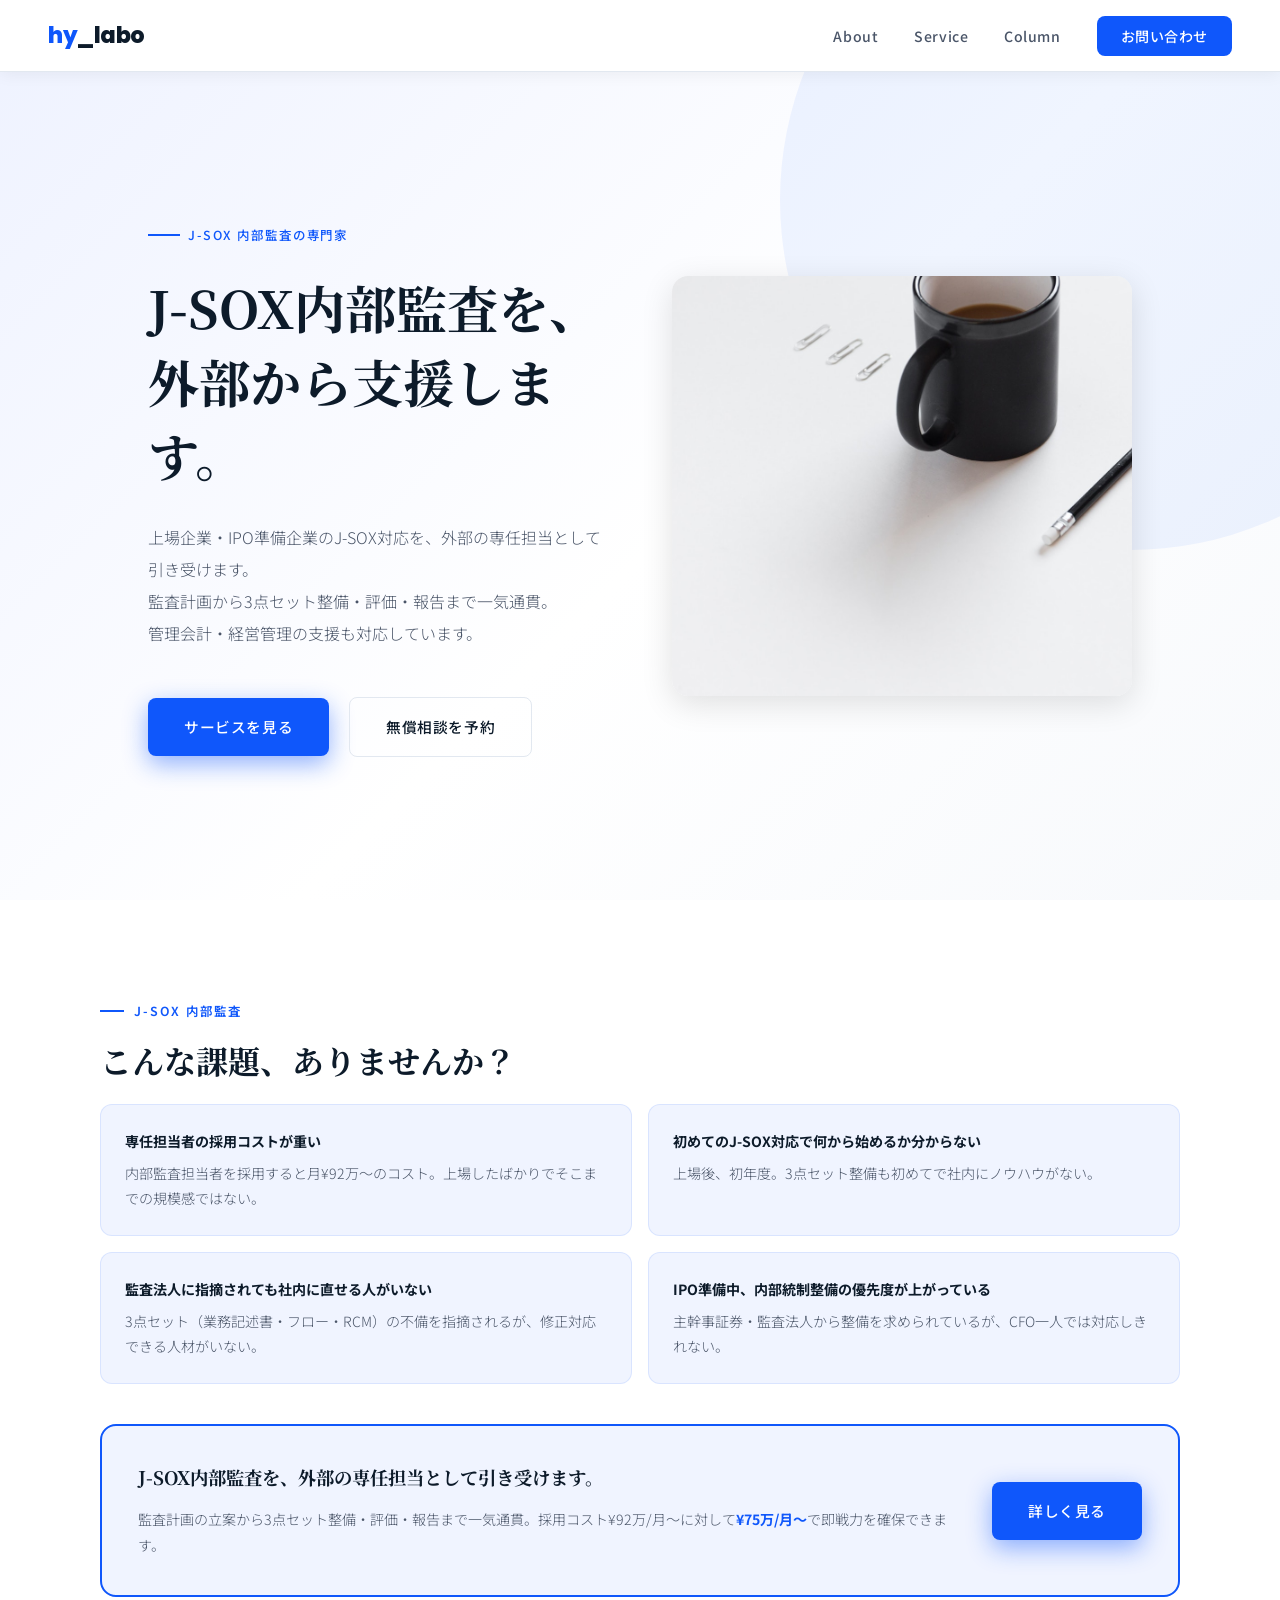
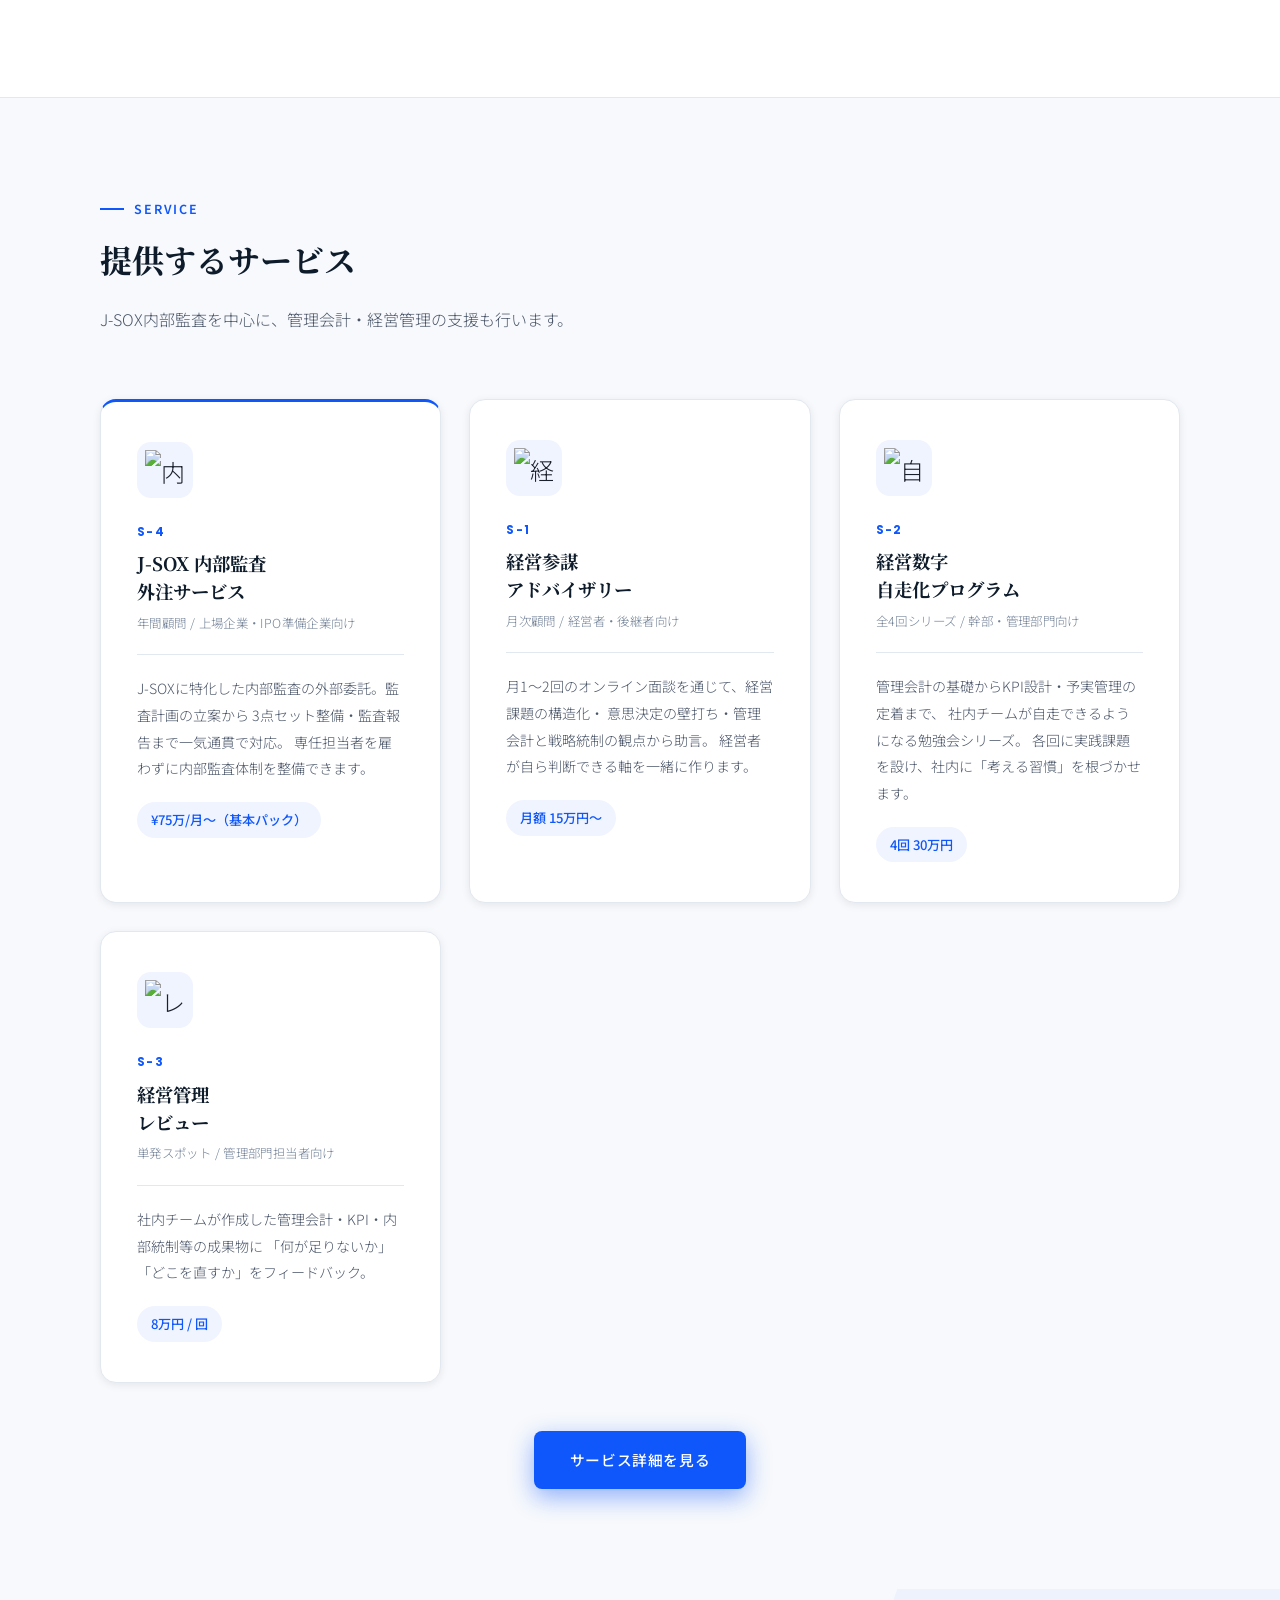
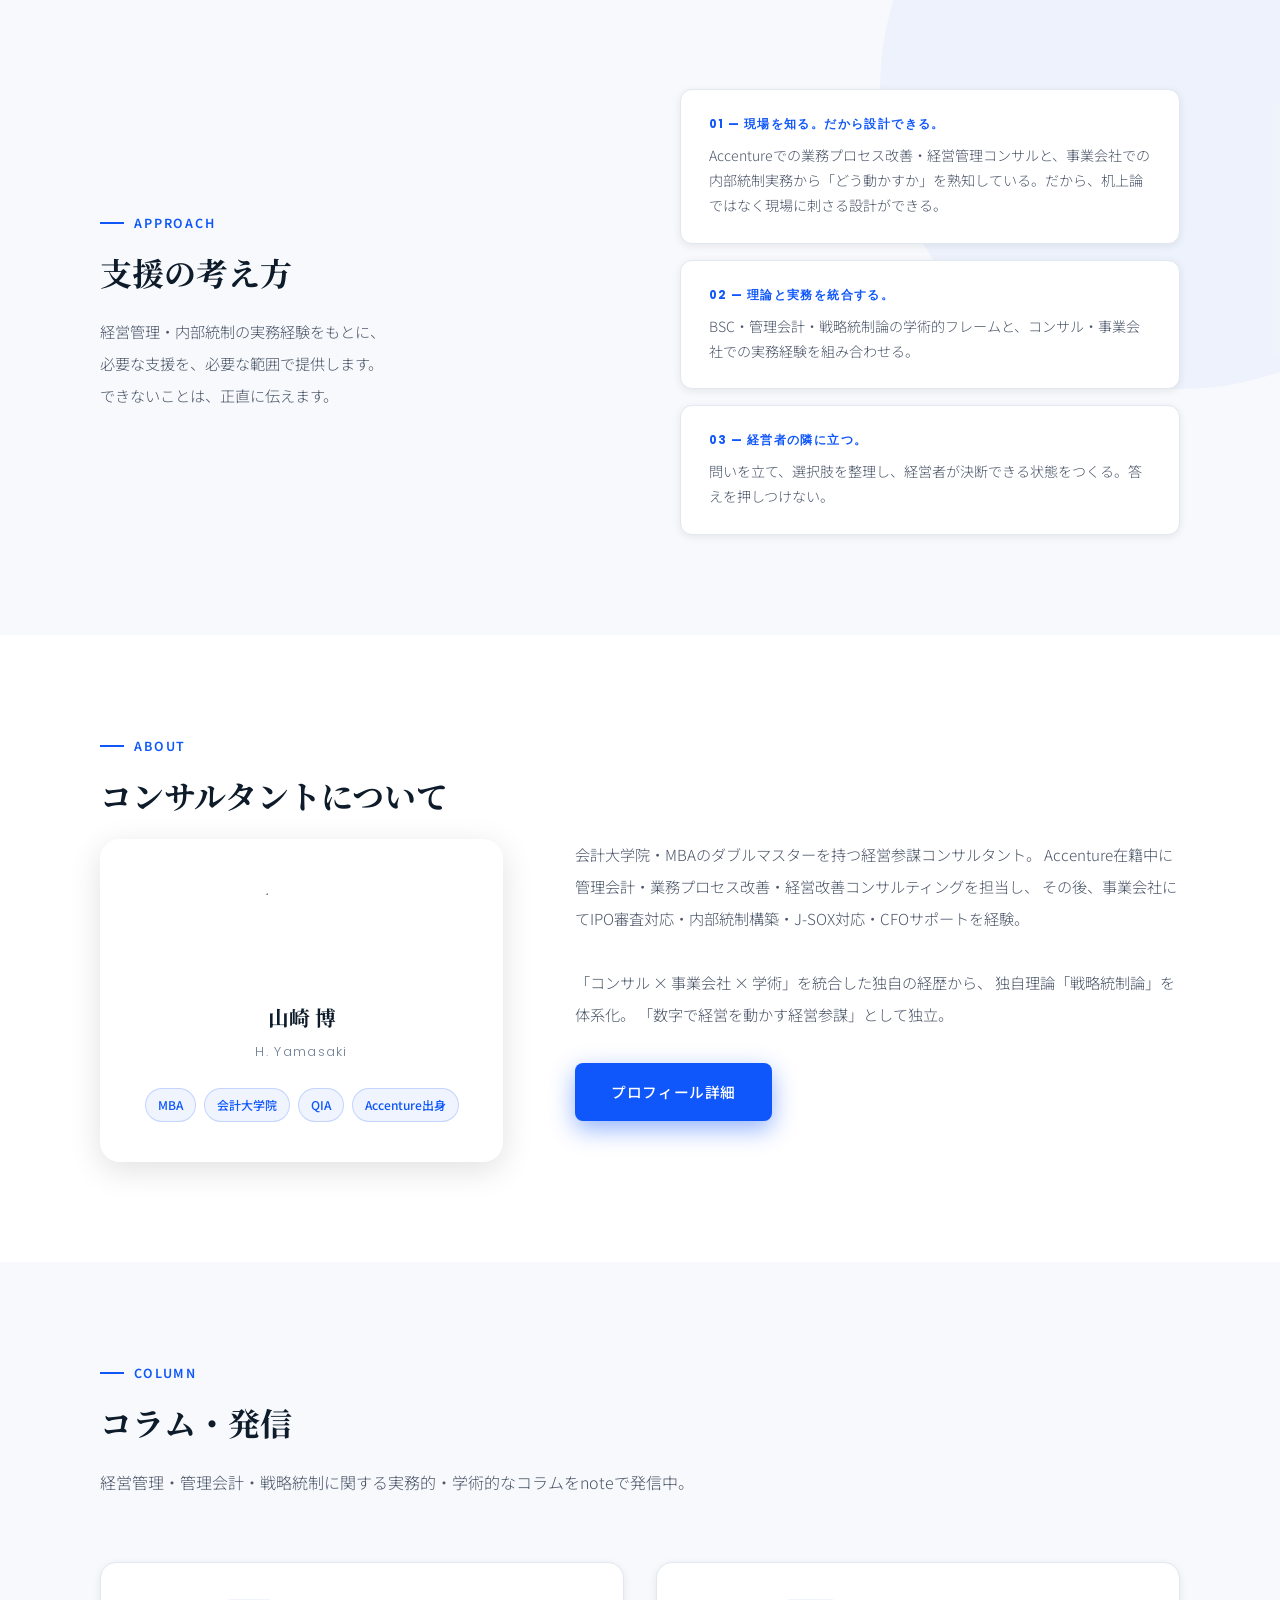
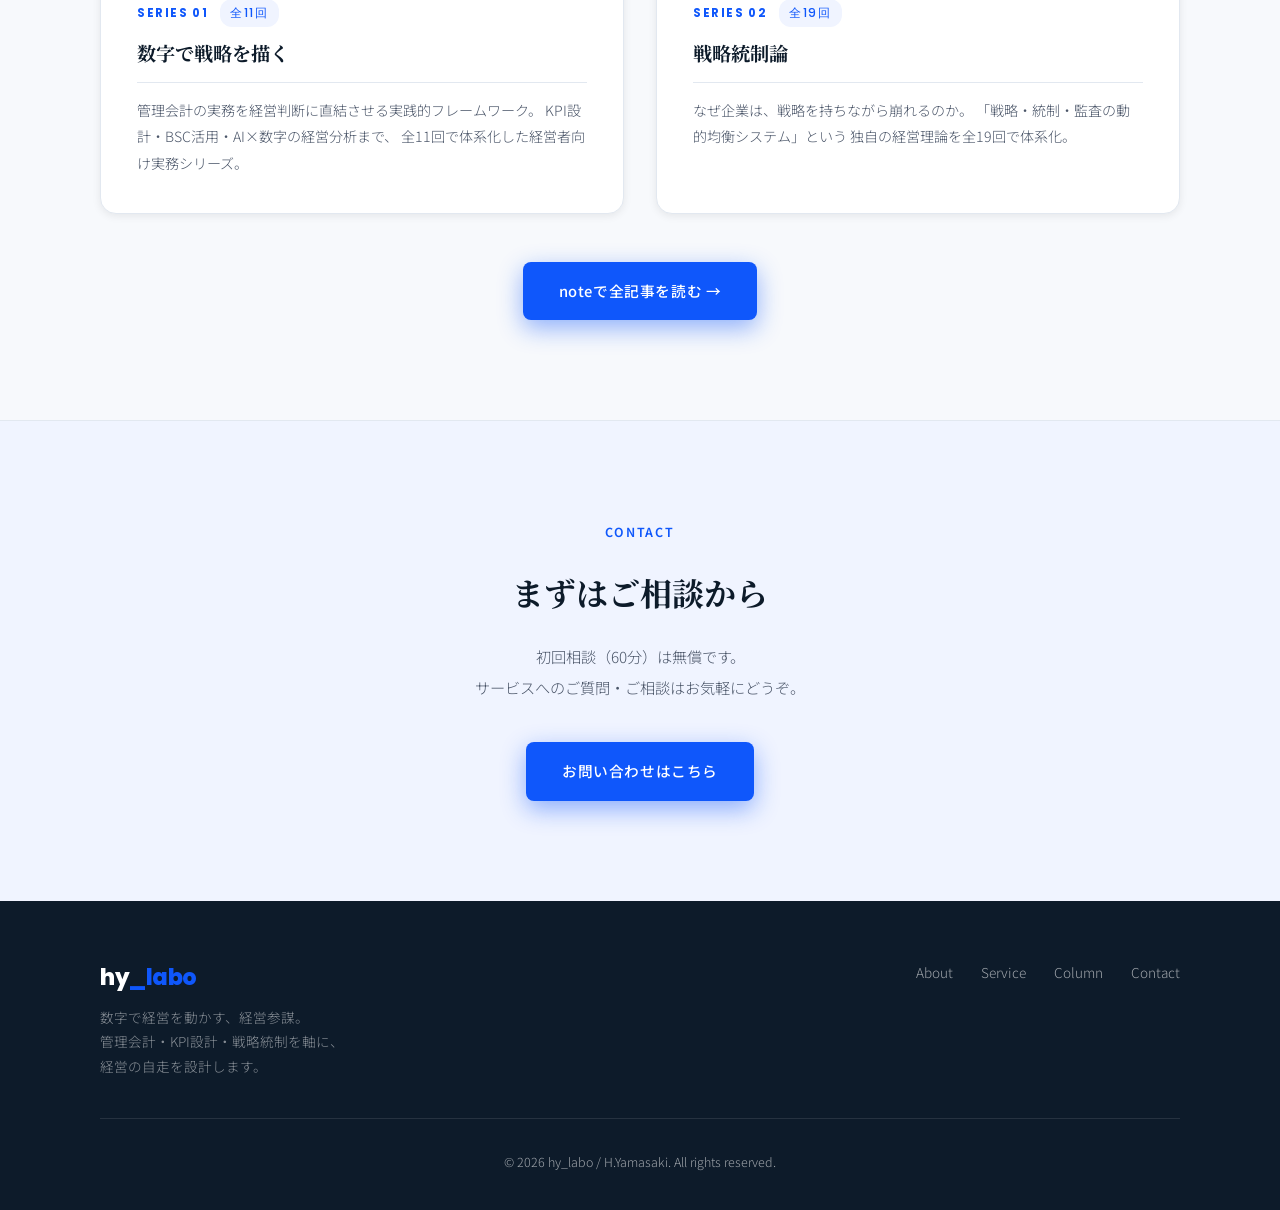
==== index.html @ 91c179f5 "feat: J-SOXを全面的に前面押し出し A: ヒーロー「J-SOX内部監査の専門家」「J-SOX内部監査を、外部から支援します。」 B: サービス順をJ-SOX（S-4）先頭に変更（index." ====
<!DOCTYPE html>
<html lang="ja">
<head>
  <meta charset="UTF-8">
  <meta name="viewport" content="width=device-width, initial-scale=1.0">
  <title>hy_labo | J-SOX内部監査・経営参謀コンサルティング</title>
  <meta name="description" content="J-SOX内部監査の外部委託・管理会計・経営管理を専門とする経営参謀コンサルティング。上場企業・IPO準備企業の内部統制整備を支援。">
  <link rel="stylesheet" href="css/style.css">
</head>
<body>

<!-- NAV -->
<nav>
  <a href="index.html" class="nav-logo">hy<span>_labo</span></a>
  <ul class="nav-links">
    <li><a href="about.html">About</a></li>
    <li><a href="service.html">Service</a></li>
    <li><a href="column.html">Column</a></li>
    <li><a href="contact.html" class="nav-cta">お問い合わせ</a></li>
  </ul>
</nav>

<!-- HERO -->
<div class="hero">
  <div class="hero-grid">
    <div>
      <p class="hero-eyebrow">J-SOX 内部監査の専門家</p>
      <h1 class="hero-title">
        J-SOX内部監査を、<br>
        外部から支援します。
      </h1>
      <p class="hero-desc">
        上場企業・IPO準備企業のJ-SOX対応を、外部の専任担当として引き受けます。<br>
        監査計画から3点セット整備・評価・報告まで一気通貫。<br>
        管理会計・経営管理の支援も対応しています。
      </p>
      <div>
        <a href="service.html" class="btn-primary">サービスを見る</a>
        <a href="contact.html" class="btn-secondary">無償相談を予約</a>
      </div>
    </div>
    <div class="hero-visual">
      <img src="images/hero-photo.jpg" alt="ワークスペース" style="width:100%; height:420px; object-fit:cover; border-radius:16px; box-shadow:var(--shadow-md);">
    </div>
  </div>
</div>


<!-- J-SOX HIGHLIGHT -->
<section style="background:#fff; border-bottom:1px solid var(--border);">
  <div class="section-inner">
    <p class="section-eyebrow">J-SOX 内部監査</p>
    <h2 class="section-title">こんな課題、ありませんか？</h2>
    <div style="display:grid; grid-template-columns:repeat(2,1fr); gap:16px; margin-bottom:40px;">
      <div style="background:var(--bg-blue); border-radius:12px; padding:24px; font-size:0.88rem; color:var(--text-mid); line-height:1.8; border:1px solid rgba(15,87,251,0.1);">
        <strong style="color:var(--navy); display:block; margin-bottom:6px;">専任担当者の採用コストが重い</strong>
        内部監査担当者を採用すると月¥92万〜のコスト。上場したばかりでそこまでの規模感ではない。
      </div>
      <div style="background:var(--bg-blue); border-radius:12px; padding:24px; font-size:0.88rem; color:var(--text-mid); line-height:1.8; border:1px solid rgba(15,87,251,0.1);">
        <strong style="color:var(--navy); display:block; margin-bottom:6px;">初めてのJ-SOX対応で何から始めるか分からない</strong>
        上場後、初年度。3点セット整備も初めてで社内にノウハウがない。
      </div>
      <div style="background:var(--bg-blue); border-radius:12px; padding:24px; font-size:0.88rem; color:var(--text-mid); line-height:1.8; border:1px solid rgba(15,87,251,0.1);">
        <strong style="color:var(--navy); display:block; margin-bottom:6px;">監査法人に指摘されても社内に直せる人がいない</strong>
        3点セット（業務記述書・フロー・RCM）の不備を指摘されるが、修正対応できる人材がいない。
      </div>
      <div style="background:var(--bg-blue); border-radius:12px; padding:24px; font-size:0.88rem; color:var(--text-mid); line-height:1.8; border:1px solid rgba(15,87,251,0.1);">
        <strong style="color:var(--navy); display:block; margin-bottom:6px;">IPO準備中、内部統制整備の優先度が上がっている</strong>
        主幹事証券・監査法人から整備を求められているが、CFO一人では対応しきれない。
      </div>
    </div>
    <div style="background:var(--bg-blue); border:2px solid var(--blue); border-radius:16px; padding:36px; display:flex; gap:32px; align-items:center; flex-wrap:wrap;">
      <div style="flex:1; min-width:260px;">
        <p style="font-family:'Noto Serif JP',serif; font-size:1.15rem; font-weight:700; color:var(--navy); line-height:1.7; margin-bottom:12px;">J-SOX内部監査を、外部の専任担当として引き受けます。</p>
        <p style="font-size:0.88rem; color:var(--text-mid); line-height:1.9;">監査計画の立案から3点セット整備・評価・報告まで一気通貫。採用コスト¥92万/月〜に対して<strong style="color:var(--blue);">¥75万/月〜</strong>で即戦力を確保できます。</p>
      </div>
      <a href="service.html" class="btn-primary" style="flex-shrink:0;">詳しく見る</a>
    </div>
  </div>
</section>

<!-- SERVICES -->
<section class="bg-gray">
  <div class="section-inner">
    <p class="section-eyebrow">Service</p>
    <h2 class="section-title">提供するサービス</h2>
    <p class="section-lead">
      J-SOX内部監査を中心に、管理会計・経営管理の支援も行います。
    </p>

    <div class="service-grid">

      <div class="service-card" style="border-top: 3px solid var(--blue);">
        <div class="service-icon"><img src="images/icon-s3.png" alt="内部監査" style="width:40px;height:40px;object-fit:contain;"></div>
        <p class="service-num">S-4</p>
        <h3 class="service-name">J-SOX 内部監査<br>外注サービス</h3>
        <p class="service-sub">年間顧問 / 上場企業・IPO準備企業向け</p>
        <p class="service-desc">
          J-SOXに特化した内部監査の外部委託。監査計画の立案から
          3点セット整備・監査報告まで一気通貫で対応。
          専任担当者を雇わずに内部監査体制を整備できます。
        </p>
        <span class="service-price">¥75万/月〜（基本パック）</span>
      </div>

      <div class="service-card">
        <div class="service-icon"><img src="images/icon-s1.png" alt="経営参謀" style="width:40px;height:40px;object-fit:contain;"></div>
        <p class="service-num">S-1</p>
        <h3 class="service-name">経営参謀<br>アドバイザリー</h3>
        <p class="service-sub">月次顧問 / 経営者・後継者向け</p>
        <p class="service-desc">
          月1〜2回のオンライン面談を通じて、経営課題の構造化・
          意思決定の壁打ち・管理会計と戦略統制の観点から助言。
          経営者が自ら判断できる軸を一緒に作ります。
        </p>
        <span class="service-price">月額 15万円〜</span>
      </div>

      <div class="service-card">
        <div class="service-icon"><img src="images/icon-s2.png" alt="自走化プログラム" style="width:40px;height:40px;object-fit:contain;"></div>
        <p class="service-num">S-2</p>
        <h3 class="service-name">経営数字<br>自走化プログラム</h3>
        <p class="service-sub">全4回シリーズ / 幹部・管理部門向け</p>
        <p class="service-desc">
          管理会計の基礎からKPI設計・予実管理の定着まで、
          社内チームが自走できるようになる勉強会シリーズ。
          各回に実践課題を設け、社内に「考える習慣」を根づかせます。
        </p>
        <span class="service-price">4回 30万円</span>
      </div>

      <div class="service-card">
        <div class="service-icon"><img src="images/icon-s3.png" alt="レビュー" style="width:40px;height:40px;object-fit:contain;"></div>
        <p class="service-num">S-3</p>
        <h3 class="service-name">経営管理<br>レビュー</h3>
        <p class="service-sub">単発スポット / 管理部門担当者向け</p>
        <p class="service-desc">
          社内チームが作成した管理会計・KPI・内部統制等の成果物に
          「何が足りないか」「どこを直すか」をフィードバック。
        </p>
        <span class="service-price">8万円 / 回</span>
      </div>

    </div>

    <div style="text-align:center; margin-top:48px;">
      <a href="service.html" class="btn-primary">サービス詳細を見る</a>
    </div>
  </div>
</section>

<!-- PHILOSOPHY -->
<div class="philosophy-section">
  <div class="philosophy-inner">
    <div>
      <p class="section-eyebrow">Approach</p>
      <h2 class="section-title">支援の考え方</h2>
      <p style="font-size:0.95rem; color:var(--text-mid); line-height:2.1; max-width:360px; margin-top:16px;">
        経営管理・内部統制の実務経験をもとに、<br>
        必要な支援を、必要な範囲で提供します。<br>
        できないことは、正直に伝えます。
      </p>
    </div>
    <div class="philosophy-points">
      <div class="philosophy-point">
        <p class="pp-num">01 — 現場を知る。だから設計できる。</p>
        <p class="pp-text">Accentureでの業務プロセス改善・経営管理コンサルと、事業会社での内部統制実務から「どう動かすか」を熟知している。だから、机上論ではなく現場に刺さる設計ができる。</p>
      </div>
      <div class="philosophy-point">
        <p class="pp-num">02 — 理論と実務を統合する。</p>
        <p class="pp-text">BSC・管理会計・戦略統制論の学術的フレームと、コンサル・事業会社での実務経験を組み合わせる。</p>
      </div>
      <div class="philosophy-point">
        <p class="pp-num">03 — 経営者の隣に立つ。</p>
        <p class="pp-text">問いを立て、選択肢を整理し、経営者が決断できる状態をつくる。答えを押しつけない。</p>
      </div>
    </div>
  </div>
</div>

<!-- ABOUT BRIEF -->
<section>
  <div class="section-inner">
    <p class="section-eyebrow">About</p>
    <h2 class="section-title">コンサルタントについて</h2>
    <div class="about-grid">
      <div class="about-profile-card">
        <div class="about-avatar" style="background:none; overflow:hidden;">
          <img src="images/profile-avatar.png" alt="山崎博" style="width:100%;height:100%;object-fit:cover;border-radius:50%;">
        </div>
        <h3 class="about-name">山崎 博</h3>
        <p class="about-name-en">H. Yamasaki</p>
        <div class="about-tags">
          <span class="about-tag">MBA</span>
          <span class="about-tag">会計大学院</span>
          <span class="about-tag">QIA</span>
          <span class="about-tag">Accenture出身</span>
        </div>
      </div>
      <div>
        <p class="about-text">
          会計大学院・MBAのダブルマスターを持つ経営参謀コンサルタント。
          Accenture在籍中に管理会計・業務プロセス改善・経営改善コンサルティングを担当し、
          その後、事業会社にてIPO審査対応・内部統制構築・J-SOX対応・CFOサポートを経験。
        </p>
        <p class="about-text">
          「コンサル × 事業会社 × 学術」を統合した独自の経歴から、
          独自理論「戦略統制論」を体系化。
          「数字で経営を動かす経営参謀」として独立。
        </p>
        <a href="about.html" class="btn-primary">プロフィール詳細</a>
      </div>
    </div>
  </div>
</section>

<!-- COLUMN -->
<section class="bg-gray">
  <div class="section-inner">
    <p class="section-eyebrow">Column</p>
    <h2 class="section-title">コラム・発信</h2>
    <p class="section-lead">経営管理・管理会計・戦略統制に関する実務的・学術的なコラムをnoteで発信中。</p>
    <div class="column-grid">
      <a href="https://note.com/hy_labo" target="_blank" rel="noopener" class="column-card">
        <p class="column-series">Series 01 <span class="column-badge">全11回</span></p>
        <h3 class="column-title">数字で戦略を描く</h3>
        <p class="column-desc">
          管理会計の実務を経営判断に直結させる実践的フレームワーク。
          KPI設計・BSC活用・AI×数字の経営分析まで、
          全11回で体系化した経営者向け実務シリーズ。
        </p>
      </a>
      <a href="https://note.com/hy_labo" target="_blank" rel="noopener" class="column-card">
        <p class="column-series">Series 02 <span class="column-badge">全19回</span></p>
        <h3 class="column-title">戦略統制論</h3>
        <p class="column-desc">
          なぜ企業は、戦略を持ちながら崩れるのか。
          「戦略・統制・監査の動的均衡システム」という
          独自の経営理論を全19回で体系化。
        </p>
      </a>
    </div>
    <div class="note-link-wrap">
      <a href="https://note.com/hy_labo" target="_blank" rel="noopener" class="btn-primary">
        noteで全記事を読む →
      </a>
    </div>
  </div>
</section>

<!-- CTA -->
<section style="background:var(--bg-blue); text-align:center; border-top:1px solid var(--border);">
  <div class="section-inner">
    <p style="font-size:0.78rem; font-weight:600; letter-spacing:0.15em; color:var(--blue); text-transform:uppercase; margin-bottom:20px;">Contact</p>
    <h2 style="font-family:'Noto Serif JP',serif; font-size:clamp(1.6rem,2.5vw,2.4rem); font-weight:700; color:var(--navy); margin-bottom:20px;">
      まずはご相談から
    </h2>
    <p style="font-size:0.95rem; color:var(--text-mid); margin-bottom:40px; line-height:2;">
      初回相談（60分）は無償です。<br>
      サービスへのご質問・ご相談はお気軽にどうぞ。
    </p>
    <a href="contact.html" class="btn-primary">お問い合わせはこちら</a>
  </div>
</section>

<footer>
  <div class="footer-inner">
    <div class="footer-top">
      <div>
        <a href="index.html" class="footer-logo">hy<span>_labo</span></a>
        <p class="footer-desc">数字で経営を動かす、経営参謀。<br>管理会計・KPI設計・戦略統制を軸に、<br>経営の自走を設計します。</p>
      </div>
      <ul class="footer-nav">
        <li><a href="about.html">About</a></li>
        <li><a href="service.html">Service</a></li>
        <li><a href="column.html">Column</a></li>
        <li><a href="contact.html">Contact</a></li>
      </ul>
    </div>
    <p class="footer-copy">© 2026 hy_labo / H.Yamasaki. All rights reserved.</p>
  </div>
</footer>

</body>
</html>
---- css/style.css ----
/* hy_labo — style.css (v2) */
@import url('https://fonts.googleapis.com/css2?family=Poppins:wght@400;600;700;800&family=Noto+Sans+JP:wght@300;400;500;700&family=Noto+Serif+JP:wght@400;600;700&display=swap');

:root {
  --blue:       #0f57fb;
  --blue-dark:  #0940c0;
  --navy:       #0d1b2a;
  --navy-mid:   #1e3352;
  --gold:       #c89a3f;
  --text:       #1a202c;
  --text-mid:   #4a5568;
  --text-light: #718096;
  --bg:         #ffffff;
  --bg-blue:    #f0f4ff;
  --bg-dark:    #0d1b2a;
  --border:     #e2e8f0;
  --shadow-sm:  0 2px 8px rgba(0,0,0,0.08);
  --shadow-md:  0 8px 32px rgba(0,0,0,0.12);
  --shadow-lg:  0 16px 48px rgba(15,87,251,0.18);
  --radius:     8px;
  --max:        1080px;
}

*, *::before, *::after { margin:0; padding:0; box-sizing:border-box; }
html { scroll-behavior:smooth; }

body {
  font-family: 'Noto Sans JP', sans-serif;
  font-weight: 300;
  color: var(--text);
  background: var(--bg);
  line-height: 1.8;
  overflow-x: hidden;
}

/* ── NAV ────────────────────────── */
nav {
  position: fixed;
  inset: 0 0 auto 0;
  height: 72px;
  display: flex;
  align-items: center;
  justify-content: space-between;
  padding: 0 48px;
  background: rgba(255,255,255,0.97);
  backdrop-filter: blur(8px);
  border-bottom: 1px solid var(--border);
  z-index: 200;
  box-shadow: 0 2px 16px rgba(0,0,0,0.06);
}

.nav-logo {
  font-family: 'Poppins', sans-serif;
  font-weight: 800;
  font-size: 1.4rem;
  color: var(--blue);
  text-decoration: none;
  letter-spacing: -0.02em;
}

.nav-logo span {
  color: var(--navy);
}

.nav-links {
  display: flex;
  align-items: center;
  gap: 36px;
  list-style: none;
}

.nav-links a {
  text-decoration: none;
  font-size: 0.88rem;
  font-weight: 500;
  color: var(--text-mid);
  letter-spacing: 0.04em;
  transition: color 0.2s;
}

.nav-links a:hover { color: var(--blue); }

.nav-cta {
  background: var(--blue) !important;
  color: #fff !important;
  padding: 10px 24px !important;
  border-radius: var(--radius) !important;
  transition: background 0.2s !important;
}

.nav-cta:hover { background: var(--blue-dark) !important; }

/* ── HERO ───────────────────────── */
.hero {
  min-height: 100vh;
  padding-top: 72px;
  display: flex;
  align-items: center;
  position: relative;
  overflow: hidden;
  background: linear-gradient(135deg, #eef2ff 0%, #ffffff 55%, #f7f9fc 100%);
}

.hero::before {
  content: '';
  position: absolute;
  right: -200px;
  top: -150px;
  width: 700px;
  height: 700px;
  border-radius: 50%;
  background: rgba(15,87,251,0.06);
  pointer-events: none;
}

.hero-grid {
  position: relative;
  z-index: 1;
  max-width: var(--max);
  margin: 0 auto;
  padding: 80px 48px;
  display: grid;
  grid-template-columns: 1fr 1fr;
  gap: 64px;
  align-items: center;
  width: 100%;
}

.hero-eyebrow {
  display: inline-flex;
  align-items: center;
  gap: 8px;
  font-size: 0.78rem;
  font-weight: 500;
  letter-spacing: 0.15em;
  color: var(--blue);
  text-transform: uppercase;
  margin-bottom: 24px;
}

.hero-eyebrow::before {
  content: '';
  width: 32px;
  height: 2px;
  background: var(--blue);
  display: block;
}

.hero-title {
  font-family: 'Noto Serif JP', serif;
  font-size: clamp(2.2rem, 4vw, 3.4rem);
  font-weight: 700;
  line-height: 1.45;
  color: var(--navy);
  margin-bottom: 28px;
}

.hero-title .accent {
  color: var(--blue);
}

.hero-desc {
  font-size: 1rem;
  color: var(--text-mid);
  line-height: 2;
  margin-bottom: 48px;
  max-width: 480px;
}

.btn-primary {
  display: inline-flex;
  align-items: center;
  gap: 8px;
  padding: 16px 36px;
  background: var(--blue);
  color: #fff;
  text-decoration: none;
  font-size: 0.92rem;
  font-weight: 500;
  border-radius: var(--radius);
  letter-spacing: 0.04em;
  box-shadow: 0 8px 24px rgba(15,87,251,0.45);
  transition: all 0.25s;
}

.btn-primary:hover {
  background: var(--blue-dark);
  transform: translateY(-2px);
  box-shadow: 0 12px 32px rgba(15,87,251,0.55);
}

.btn-secondary {
  display: inline-flex;
  align-items: center;
  gap: 8px;
  padding: 16px 36px;
  background: transparent;
  color: var(--navy);
  text-decoration: none;
  font-size: 0.92rem;
  font-weight: 500;
  border-radius: var(--radius);
  letter-spacing: 0.04em;
  border: 1.5px solid var(--border);
  transition: all 0.25s;
  margin-left: 16px;
}

.btn-secondary:hover {
  border-color: var(--blue);
  color: var(--blue);
}

/* Hero visual */
.hero-visual {
  display: flex;
  justify-content: center;
  align-items: center;
}

.hero-card-stack {
  position: relative;
  width: 360px;
  height: 400px;
}

.h-card {
  position: absolute;
  background: #ffffff;
  border: 1px solid var(--border);
  border-radius: 16px;
  padding: 28px 32px;
  color: var(--navy);
  box-shadow: var(--shadow-md);
}

.h-card-main {
  top: 20px; left: 0;
  width: 300px;
}

.h-card-sub {
  top: 180px; right: 0;
  width: 240px;
  background: var(--bg-blue);
  border-color: rgba(15,87,251,0.2);
}

.h-card-label {
  font-size: 0.72rem;
  letter-spacing: 0.15em;
  color: var(--blue);
  text-transform: uppercase;
  margin-bottom: 10px;
}

.h-card-value {
  font-family: 'Poppins', sans-serif;
  font-size: 1.4rem;
  font-weight: 700;
  color: var(--navy);
  margin-bottom: 8px;
}

.h-card-desc {
  font-size: 0.82rem;
  color: var(--text-mid);
  line-height: 1.6;
}

.h-card-badge {
  display: inline-flex;
  align-items: center;
  gap: 6px;
  font-size: 0.75rem;
  background: var(--bg-blue);
  border-radius: 20px;
  padding: 4px 12px;
  color: var(--blue);
  margin-top: 12px;
  border: 1px solid rgba(15,87,251,0.2);
}

/* ── SECTION BASE ────────────────── */
section { padding: 100px 48px; }

.section-inner {
  max-width: var(--max);
  margin: 0 auto;
}

.section-eyebrow {
  font-size: 0.78rem;
  font-weight: 600;
  letter-spacing: 0.15em;
  color: var(--blue);
  text-transform: uppercase;
  margin-bottom: 14px;
  display: flex;
  align-items: center;
  gap: 10px;
}

.section-eyebrow::before {
  content: '';
  width: 24px;
  height: 2px;
  background: var(--blue);
}

.section-title {
  font-family: 'Noto Serif JP', serif;
  font-size: clamp(1.6rem, 2.5vw, 2.4rem);
  font-weight: 700;
  color: var(--navy);
  margin-bottom: 20px;
  line-height: 1.5;
}

.section-lead {
  font-size: 1rem;
  color: var(--text-mid);
  line-height: 2;
  max-width: 600px;
  margin-bottom: 64px;
}

/* ── STATS BAR ───────────────────── */
.stats-bar {
  background: var(--bg-blue);
  padding: 48px;
  border-top: 1px solid var(--border);
  border-bottom: 1px solid var(--border);
}

.stats-inner {
  max-width: var(--max);
  margin: 0 auto;
  display: grid;
  grid-template-columns: repeat(4, 1fr);
  gap: 32px;
  text-align: center;
}

.stat-item { padding: 8px; }

.stat-num {
  font-family: 'Poppins', sans-serif;
  font-size: clamp(2rem, 3vw, 2.8rem);
  font-weight: 800;
  color: var(--blue);
  letter-spacing: -0.02em;
  line-height: 1;
  margin-bottom: 8px;
}

.stat-num span {
  font-size: 1.4rem;
  color: var(--blue);
}

.stat-label {
  font-size: 0.85rem;
  color: var(--text-mid);
  line-height: 1.6;
}

/* ── SERVICE CARDS ───────────────── */
.service-grid {
  display: grid;
  grid-template-columns: repeat(3, 1fr);
  gap: 28px;
}

.service-card {
  background: var(--bg);
  border: 1px solid var(--border);
  border-radius: 16px;
  padding: 40px 36px;
  box-shadow: var(--shadow-sm);
  transition: all 0.3s;
  position: relative;
  overflow: hidden;
}

.service-card::before {
  content: '';
  position: absolute;
  top: 0; left: 0; right: 0;
  height: 4px;
  background: linear-gradient(90deg, var(--blue), #5b8dfb);
  opacity: 0;
  transition: opacity 0.3s;
}

.service-card:hover {
  transform: translateY(-6px);
  box-shadow: var(--shadow-lg);
  border-color: transparent;
}

.service-card:hover::before { opacity: 1; }

.service-icon {
  width: 56px;
  height: 56px;
  background: var(--bg-blue);
  border-radius: 14px;
  display: flex;
  align-items: center;
  justify-content: center;
  margin-bottom: 24px;
  font-size: 1.5rem;
}

.service-num {
  font-family: 'Poppins', sans-serif;
  font-size: 0.72rem;
  font-weight: 700;
  letter-spacing: 0.12em;
  color: var(--blue);
  text-transform: uppercase;
  margin-bottom: 8px;
}

.service-name {
  font-family: 'Noto Serif JP', serif;
  font-size: 1.15rem;
  font-weight: 700;
  color: var(--navy);
  margin-bottom: 6px;
  line-height: 1.5;
}

.service-sub {
  font-size: 0.78rem;
  color: var(--text-light);
  margin-bottom: 20px;
  letter-spacing: 0.03em;
}

.service-desc {
  font-size: 0.88rem;
  color: var(--text-mid);
  line-height: 1.9;
  border-top: 1px solid var(--border);
  padding-top: 20px;
  margin-top: 8px;
}

.service-price {
  display: inline-block;
  margin-top: 20px;
  font-size: 0.82rem;
  font-weight: 500;
  color: var(--blue);
  background: var(--bg-blue);
  padding: 6px 14px;
  border-radius: 20px;
}

.service-coming {
  opacity: 0.5;
  pointer-events: none;
}

.service-coming .service-price {
  background: #f0f0f0;
  color: var(--text-light);
}

/* ── PHILOSOPHY ──────────────────── */
.philosophy-section {
  background: #f7f9fc;
  padding: 100px 48px;
  position: relative;
  overflow: hidden;
}

.philosophy-section::before {
  content: '';
  position: absolute;
  right: -200px;
  top: -200px;
  width: 600px;
  height: 600px;
  border-radius: 50%;
  background: rgba(15,87,251,0.04);
  pointer-events: none;
}

.philosophy-inner {
  max-width: var(--max);
  margin: 0 auto;
  position: relative;
  z-index: 1;
  display: grid;
  grid-template-columns: 1fr 1fr;
  gap: 80px;
  align-items: center;
}

.philosophy-quote {
  font-family: 'Noto Serif JP', serif;
  font-size: clamp(1.1rem, 1.8vw, 1.5rem);
  font-weight: 600;
  line-height: 1.9;
  color: var(--navy);
}

.philosophy-quote .hl {
  color: var(--blue);
}

.philosophy-author {
  font-size: 0.85rem;
  color: var(--text-light);
  margin-top: 24px;
  letter-spacing: 0.1em;
}

.philosophy-points {
  display: grid;
  gap: 16px;
}

.philosophy-point {
  background: #ffffff;
  border: 1px solid var(--border);
  border-radius: 12px;
  padding: 24px 28px;
  transition: background 0.2s;
  box-shadow: var(--shadow-sm);
}

.philosophy-point:hover {
  background: var(--bg-blue);
}

.pp-num {
  font-family: 'Poppins', sans-serif;
  font-size: 0.72rem;
  font-weight: 700;
  color: var(--blue);
  letter-spacing: 0.12em;
  margin-bottom: 8px;
}

.pp-text {
  font-size: 0.88rem;
  color: var(--text-mid);
  line-height: 1.8;
}

/* ── ABOUT ───────────────────────── */
.about-section { background: var(--bg-blue); }

.about-grid {
  display: grid;
  grid-template-columns: 2fr 3fr;
  gap: 72px;
  align-items: start;
}

.about-profile-card {
  background: var(--bg);
  border-radius: 20px;
  padding: 40px 36px;
  box-shadow: var(--shadow-md);
  text-align: center;
}

.about-avatar {
  width: 100px;
  height: 100px;
  border-radius: 50%;
  background: linear-gradient(135deg, var(--blue), var(--navy));
  margin: 0 auto 20px;
  display: flex;
  align-items: center;
  justify-content: center;
  font-family: 'Poppins', sans-serif;
  font-size: 2rem;
  font-weight: 800;
  color: #fff;
}

.about-name {
  font-family: 'Noto Serif JP', serif;
  font-size: 1.3rem;
  font-weight: 700;
  color: var(--navy);
  margin-bottom: 4px;
}

.about-name-en {
  font-family: 'Poppins', sans-serif;
  font-size: 0.82rem;
  color: var(--text-light);
  letter-spacing: 0.1em;
  margin-bottom: 24px;
}

.about-tags {
  display: flex;
  flex-wrap: wrap;
  gap: 8px;
  justify-content: center;
}

.about-tag {
  font-size: 0.75rem;
  color: var(--blue);
  background: var(--bg-blue);
  padding: 5px 12px;
  border-radius: 20px;
  border: 1px solid rgba(15,87,251,0.2);
  font-weight: 500;
}

.about-text {
  font-size: 0.95rem;
  color: var(--text-mid);
  line-height: 2.1;
  margin-bottom: 32px;
}

.about-career {
  background: var(--bg);
  border-radius: 16px;
  overflow: hidden;
  box-shadow: var(--shadow-sm);
}

.career-item {
  display: grid;
  grid-template-columns: 160px 1fr;
  gap: 16px;
  padding: 16px 24px;
  border-bottom: 1px solid var(--border);
  font-size: 0.88rem;
  align-items: center;
}

.career-item:last-child { border-bottom: none; }

.career-label {
  font-size: 0.78rem;
  font-weight: 500;
  color: var(--blue);
  background: var(--bg-blue);
  padding: 4px 10px;
  border-radius: 4px;
  text-align: center;
}

.career-value { color: var(--text-mid); line-height: 1.6; }

/* ── COLUMN ──────────────────────── */
.column-grid {
  display: grid;
  grid-template-columns: 1fr 1fr;
  gap: 32px;
}

.column-card {
  background: var(--bg);
  border: 1px solid var(--border);
  border-radius: 16px;
  padding: 36px;
  text-decoration: none;
  color: inherit;
  display: block;
  box-shadow: var(--shadow-sm);
  transition: all 0.3s;
  position: relative;
  overflow: hidden;
}

.column-card::after {
  content: '→';
  position: absolute;
  bottom: 28px; right: 28px;
  font-size: 1.2rem;
  color: var(--blue);
  opacity: 0;
  transform: translateX(-8px);
  transition: all 0.25s;
}

.column-card:hover {
  transform: translateY(-4px);
  box-shadow: var(--shadow-md);
  border-color: var(--blue);
}

.column-card:hover::after {
  opacity: 1;
  transform: translateX(0);
}

.column-series {
  font-family: 'Poppins', sans-serif;
  font-size: 0.72rem;
  font-weight: 700;
  letter-spacing: 0.14em;
  color: var(--blue);
  text-transform: uppercase;
  margin-bottom: 12px;
}

.column-badge {
  display: inline-flex;
  align-items: center;
  font-size: 0.75rem;
  background: var(--bg-blue);
  color: var(--blue);
  padding: 3px 10px;
  border-radius: 12px;
  margin-left: 8px;
  font-weight: 500;
}

.column-title {
  font-family: 'Noto Serif JP', serif;
  font-size: 1.2rem;
  font-weight: 700;
  color: var(--navy);
  margin-bottom: 14px;
  line-height: 1.5;
}

.column-desc {
  font-size: 0.88rem;
  color: var(--text-mid);
  line-height: 1.9;
  padding-top: 14px;
  border-top: 1px solid var(--border);
}

.note-link-wrap {
  margin-top: 48px;
  text-align: center;
}

/* ── CONTACT ─────────────────────── */
.contact-section {
  background: linear-gradient(160deg, var(--bg-blue) 0%, #ffffff 60%);
}

.contact-grid {
  display: grid;
  grid-template-columns: 2fr 3fr;
  gap: 72px;
  align-items: start;
}

.contact-info { padding-top: 16px; }

.contact-info-title {
  font-family: 'Noto Serif JP', serif;
  font-size: 1.6rem;
  font-weight: 700;
  color: var(--navy);
  margin-bottom: 16px;
  line-height: 1.5;
}

.contact-info-lead {
  font-size: 0.92rem;
  color: var(--text-mid);
  line-height: 2;
  margin-bottom: 36px;
}

.contact-info-item {
  display: flex;
  align-items: flex-start;
  gap: 14px;
  padding: 16px 0;
  border-top: 1px solid var(--border);
  font-size: 0.88rem;
  color: var(--text-mid);
}

.contact-info-icon {
  width: 36px;
  height: 36px;
  background: var(--bg-blue);
  border-radius: 8px;
  display: flex;
  align-items: center;
  justify-content: center;
  flex-shrink: 0;
  font-size: 1rem;
}

.contact-form {
  background: var(--bg);
  border-radius: 20px;
  padding: 48px;
  box-shadow: var(--shadow-md);
  display: grid;
  gap: 20px;
}

.form-group { display: grid; gap: 8px; }

.form-label {
  font-size: 0.85rem;
  font-weight: 500;
  color: var(--text);
}

.form-req {
  font-size: 0.7rem;
  color: #e53e3e;
  margin-left: 6px;
  font-weight: 400;
}

.form-input, .form-textarea, .form-select {
  padding: 13px 16px;
  border: 1.5px solid var(--border);
  border-radius: var(--radius);
  font-family: 'Noto Sans JP', sans-serif;
  font-size: 0.9rem;
  color: var(--text);
  background: var(--bg);
  width: 100%;
  outline: none;
  transition: border-color 0.2s, box-shadow 0.2s;
  -webkit-appearance: none;
}

.form-input:focus,
.form-textarea:focus,
.form-select:focus {
  border-color: var(--blue);
  box-shadow: 0 0 0 3px rgba(15,87,251,0.12);
}

.form-textarea { resize: vertical; min-height: 140px; }

.form-submit {
  padding: 15px;
  background: var(--blue);
  color: #fff;
  border: none;
  border-radius: var(--radius);
  font-family: 'Noto Sans JP', sans-serif;
  font-size: 0.95rem;
  font-weight: 500;
  cursor: pointer;
  letter-spacing: 0.06em;
  box-shadow: 0 6px 20px rgba(15,87,251,0.35);
  transition: all 0.2s;
}

.form-submit:hover {
  background: var(--blue-dark);
  transform: translateY(-2px);
  box-shadow: 0 10px 28px rgba(15,87,251,0.45);
}

/* ── FOOTER ──────────────────────── */
footer {
  background: var(--navy);
  padding: 56px 48px 36px;
  color: rgba(255,255,255,0.6);
}

.footer-inner {
  max-width: var(--max);
  margin: 0 auto;
}

.footer-top {
  display: flex;
  justify-content: space-between;
  align-items: flex-start;
  padding-bottom: 40px;
  border-bottom: 1px solid rgba(255,255,255,0.1);
  margin-bottom: 32px;
}

.footer-logo {
  font-family: 'Poppins', sans-serif;
  font-weight: 800;
  font-size: 1.4rem;
  color: #fff;
  text-decoration: none;
  letter-spacing: -0.02em;
}

.footer-logo span { color: var(--blue); }

.footer-desc {
  font-size: 0.85rem;
  color: rgba(255,255,255,0.5);
  margin-top: 8px;
  max-width: 280px;
  line-height: 1.8;
}

.footer-nav {
  display: flex;
  gap: 28px;
  list-style: none;
}

.footer-nav a {
  font-size: 0.85rem;
  color: rgba(255,255,255,0.6);
  text-decoration: none;
  transition: color 0.2s;
}

.footer-nav a:hover { color: var(--blue); }

.footer-copy {
  font-size: 0.78rem;
  text-align: center;
}

/* ── PAGE HERO ───────────────────── */
.page-hero {
  padding: 160px 48px 80px;
  background: #f0f4ff;
  border-bottom: 1px solid var(--border);
  position: relative;
  overflow: hidden;
}

.page-hero::before {
  content: '';
  position: absolute;
  right: -100px; top: -100px;
  width: 500px; height: 500px;
  border-radius: 50%;
  background: rgba(15,87,251,0.05);
  pointer-events: none;
}

.page-hero-inner {
  max-width: var(--max);
  margin: 0 auto;
  position: relative;
  z-index: 1;
}

.page-hero-eyebrow {
  font-size: 0.78rem;
  font-weight: 600;
  letter-spacing: 0.15em;
  color: var(--blue);
  text-transform: uppercase;
  margin-bottom: 16px;
  display: flex;
  align-items: center;
  gap: 10px;
}

.page-hero-eyebrow::before {
  content: '';
  width: 24px; height: 2px;
  background: var(--blue);
}

.page-hero-title {
  font-family: 'Noto Serif JP', serif;
  font-size: clamp(1.8rem, 3vw, 2.8rem);
  font-weight: 700;
  color: var(--navy);
}

/* ── UTILITIES ───────────────────── */
.bg-gray { background: #f7f9fc; }
.bg-dark { background: var(--navy); }
.text-center { text-align: center; }

.btn-outline-white {
  display: inline-flex;
  align-items: center;
  gap: 8px;
  padding: 13px 32px;
  border: 1.5px solid rgba(255,255,255,0.5);
  color: rgba(255,255,255,0.9);
  text-decoration: none;
  font-size: 0.9rem;
  font-weight: 500;
  border-radius: var(--radius);
  transition: all 0.25s;
}

.btn-outline-white:hover {
  border-color: #fff;
  background: rgba(255,255,255,0.08);
}

/* ── RESPONSIVE ──────────────────── */
@media (max-width: 960px) {
  section { padding: 72px 24px; }
  nav { padding: 0 24px; }
  footer { padding: 48px 24px 28px; }

  .hero-grid { grid-template-columns: 1fr; gap: 48px; padding: 80px 24px; }
  .hero-visual { display: none; }

  .stats-inner { grid-template-columns: repeat(2, 1fr); }
  .service-grid { grid-template-columns: 1fr; }
  .about-grid { grid-template-columns: 1fr; gap: 40px; }
  .column-grid { grid-template-columns: 1fr; }
  .philosophy-inner { grid-template-columns: 1fr; gap: 40px; }
  .contact-grid { grid-template-columns: 1fr; gap: 40px; }
  .footer-top { flex-direction: column; gap: 24px; }
}

@media (max-width: 640px) {
  .nav-links li:not(:last-child) { display: none; }
  .page-hero { padding: 130px 24px 60px; }
  .hero-title { font-size: 2rem; }
  .contact-form { padding: 28px 20px; }
  .stats-inner { grid-template-columns: 1fr 1fr; gap: 20px; }
}
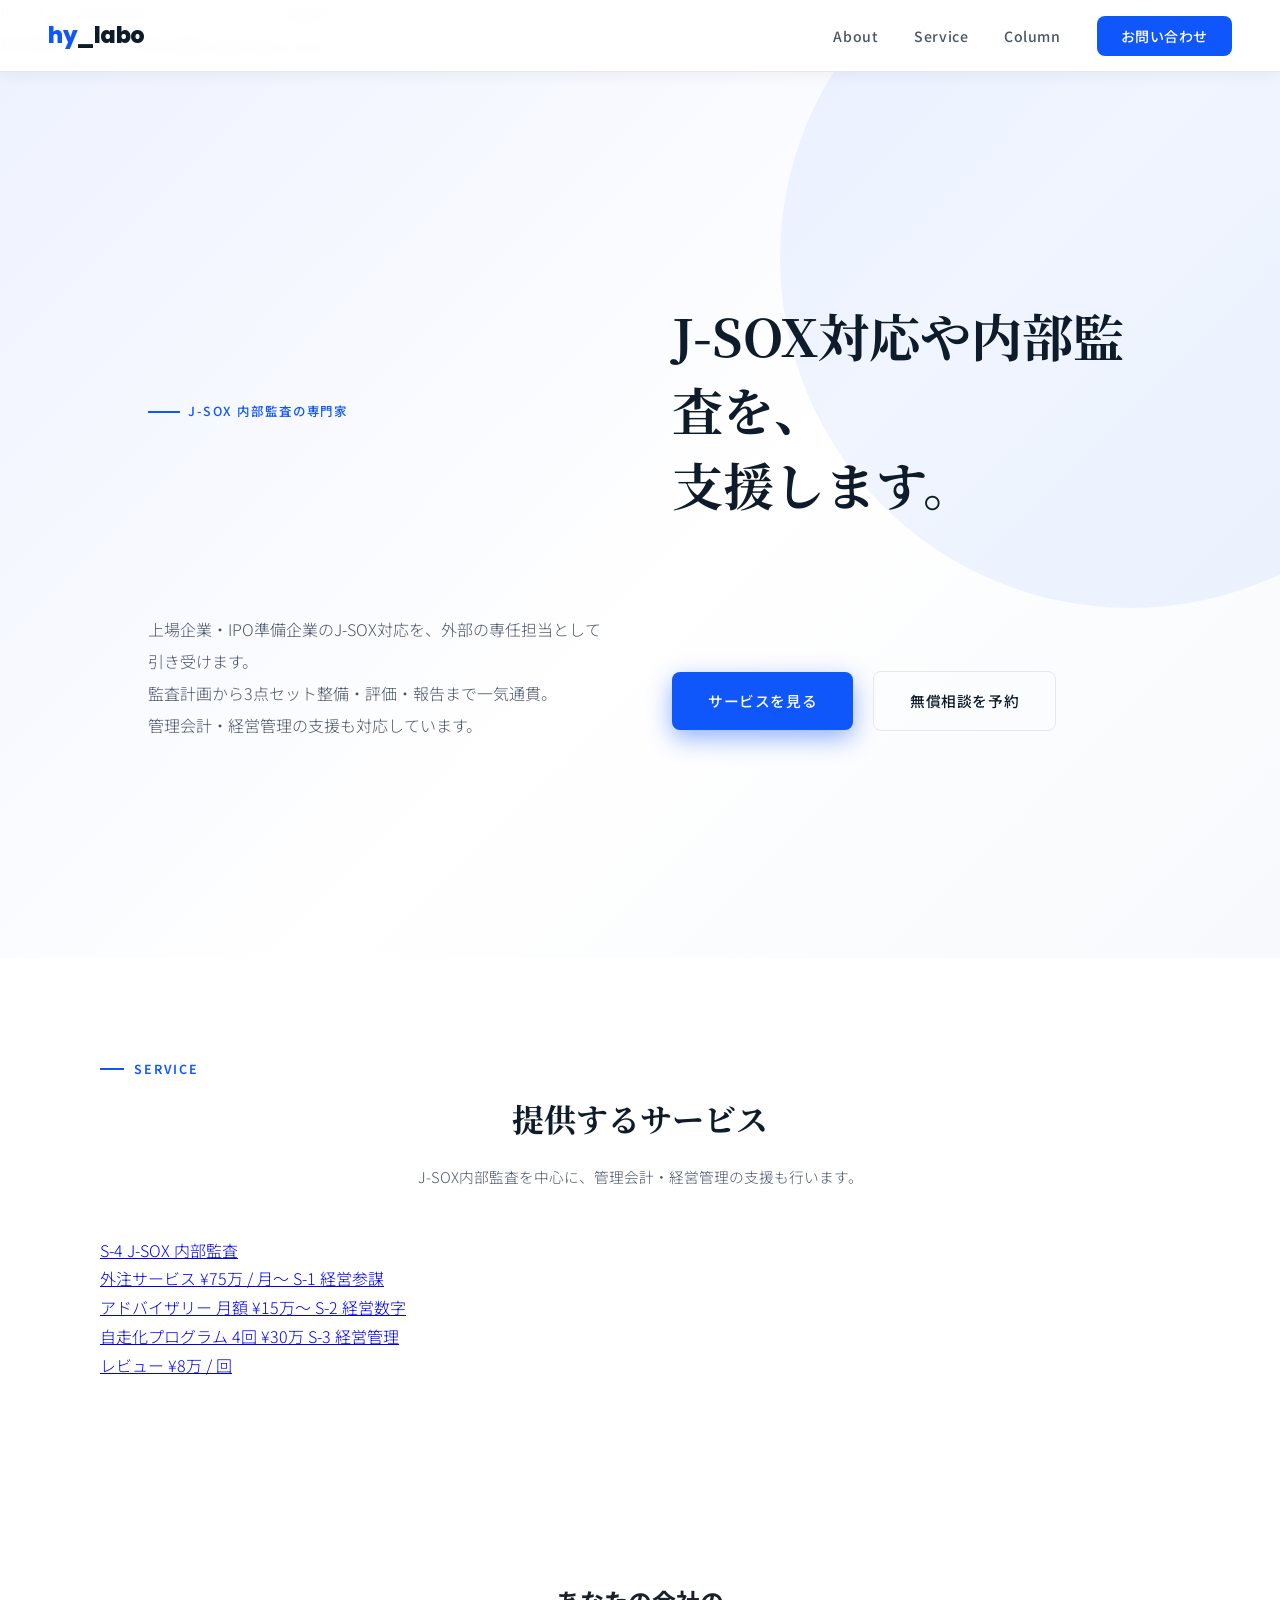
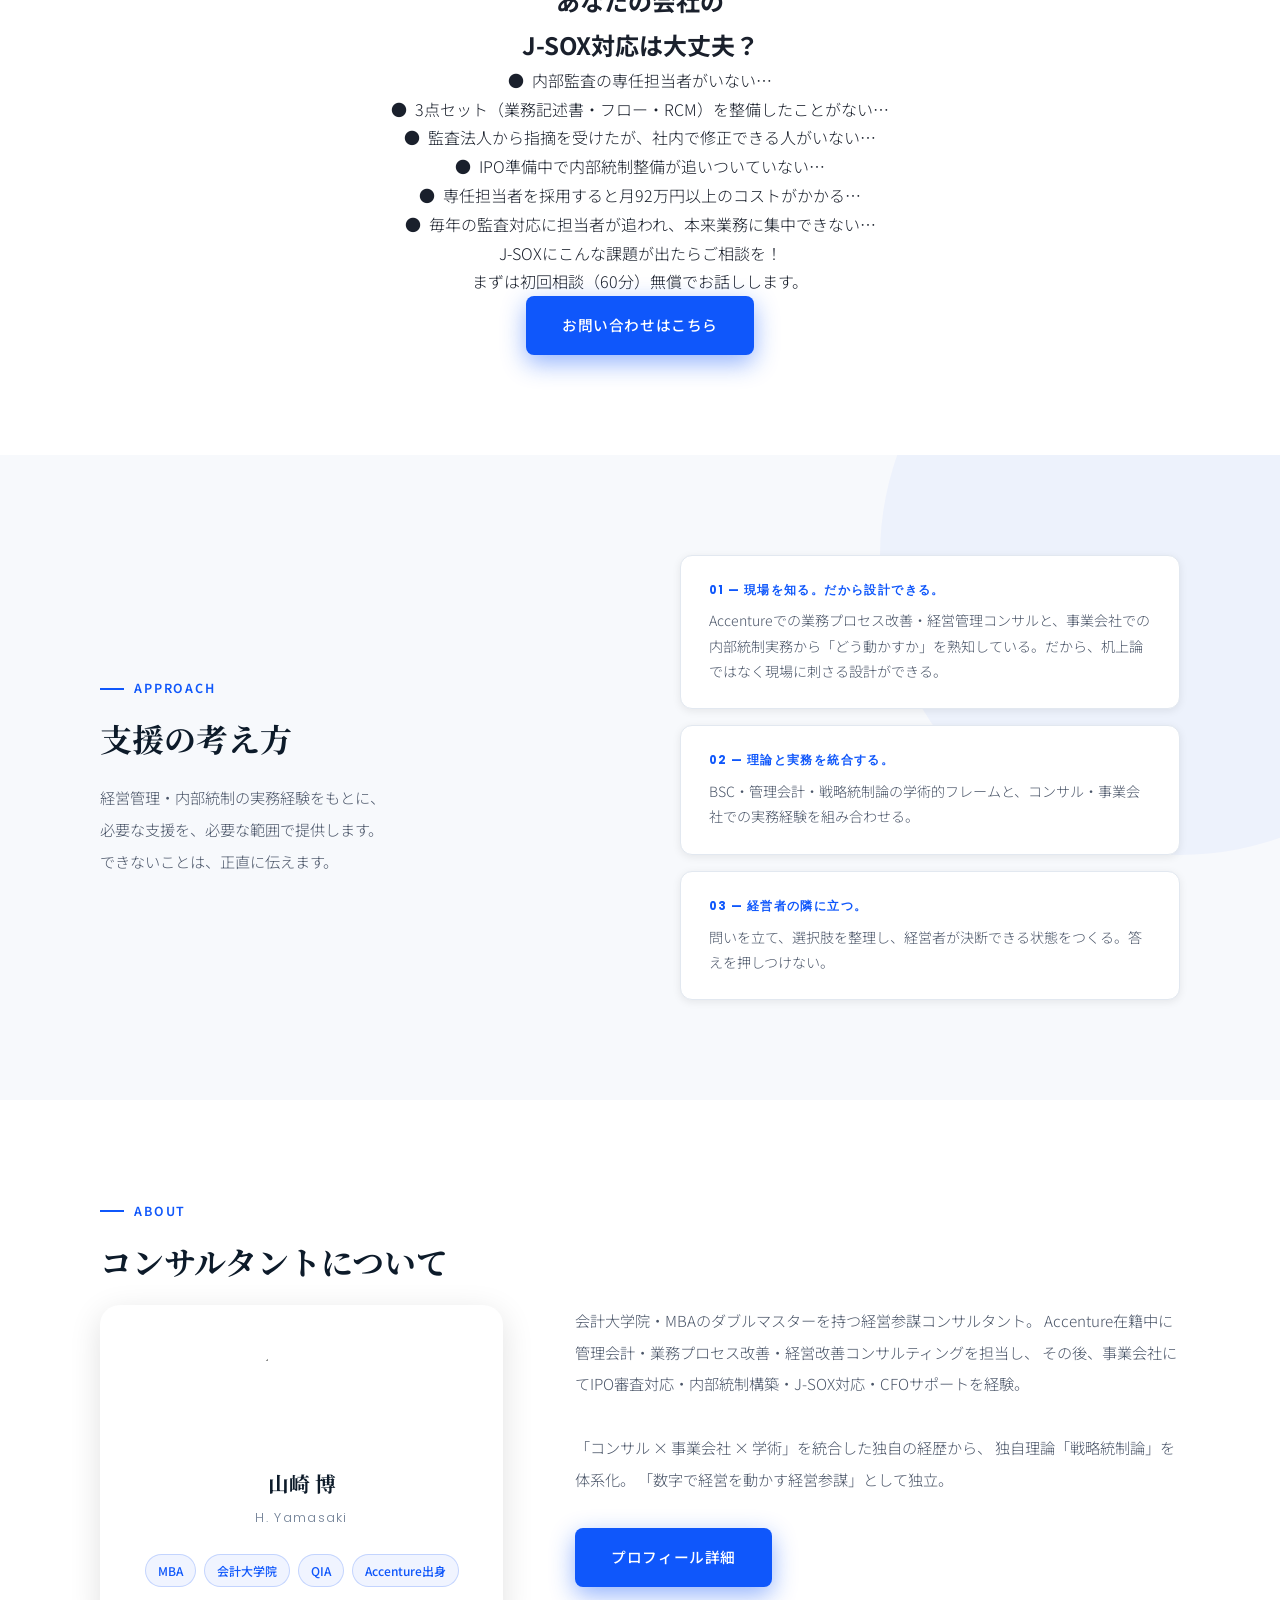
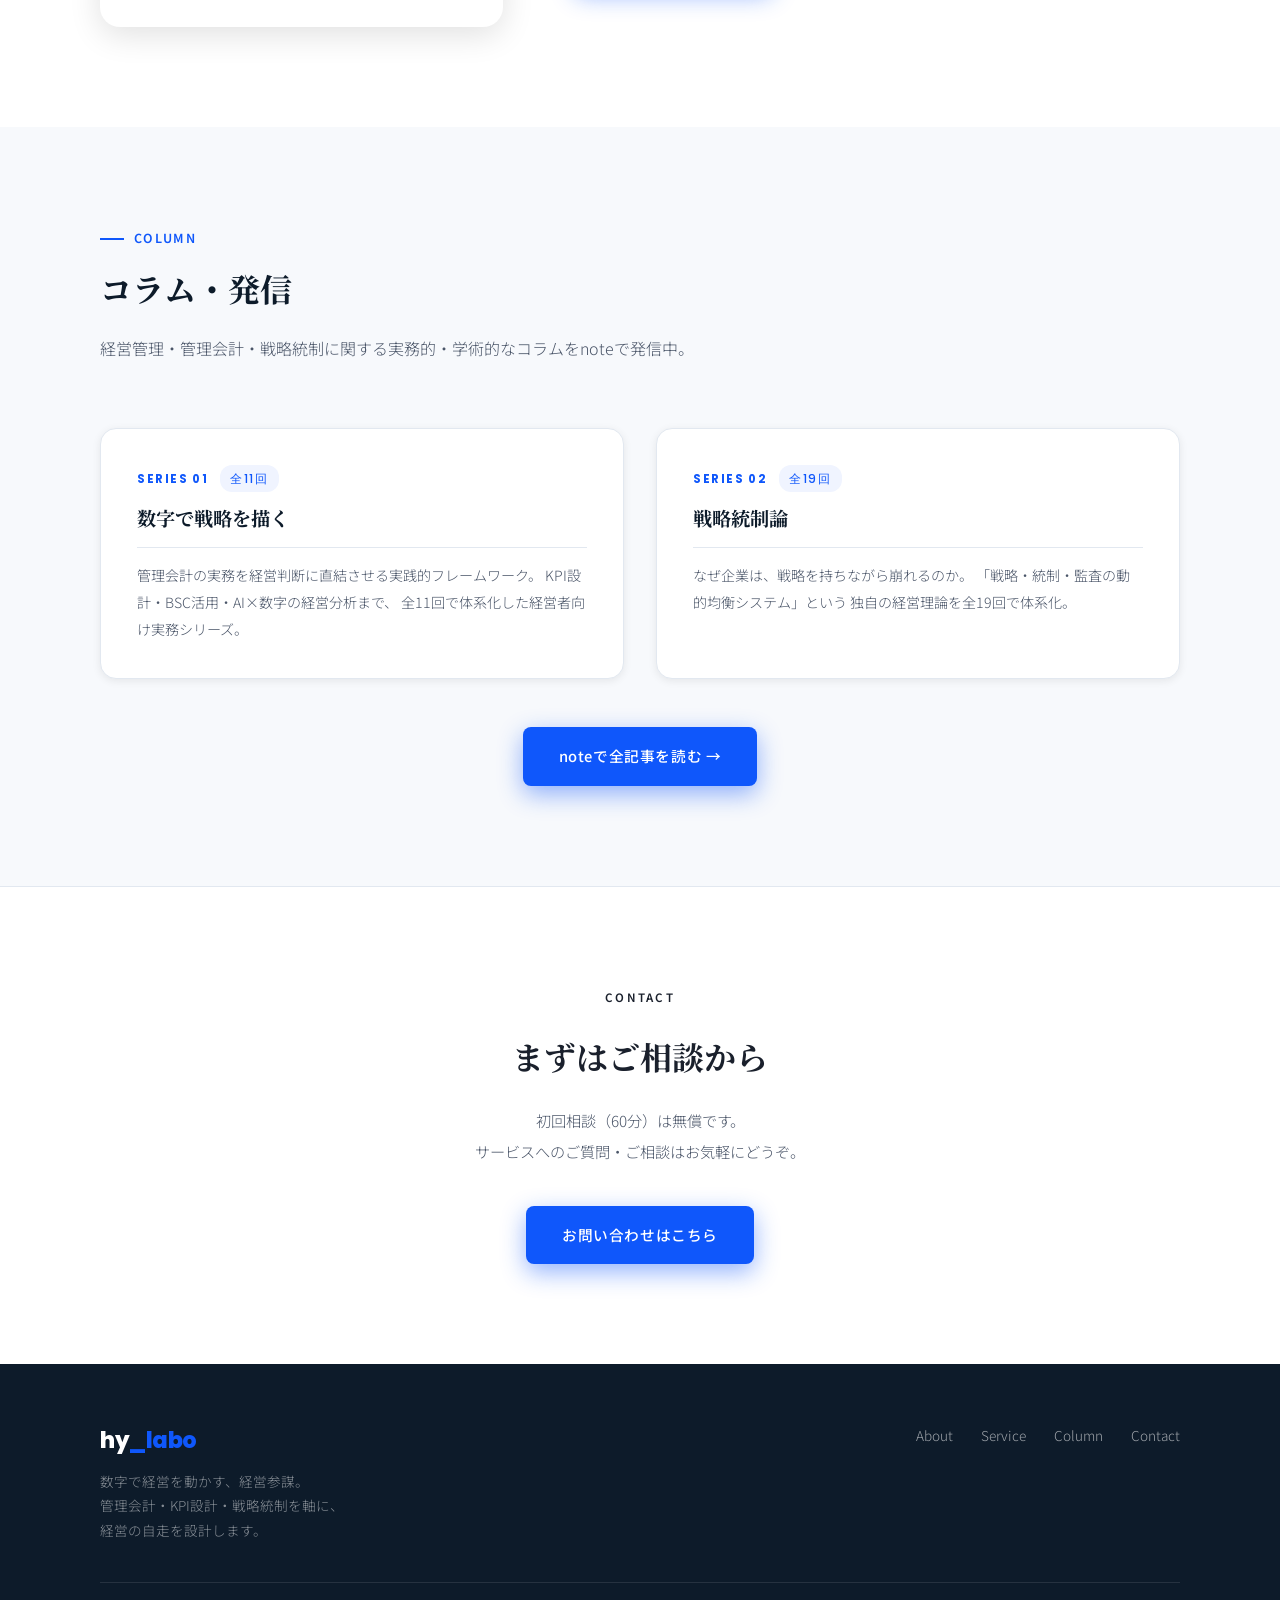
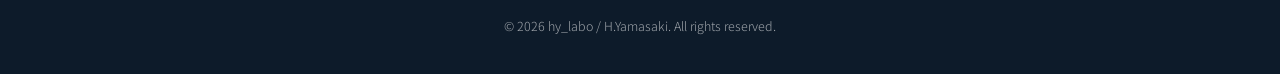
==== commit f96f1fcc: "copy: ヒーローキャッチコピー修正" ====
--- a/index.html
+++ b/index.html
@@ -9,6 +9,15 @@
 </head>
 <body>
 
+<!-- TOP BAR -->
+<div class="topbar">
+  <p class="topbar-brand">hy_labo &nbsp;|&nbsp; 経営参謀コンサルティング（姫路市）</p>
+  <div class="topbar-right">
+    <span class="topbar-badge">初回相談（60分）無償</span>
+    <a href="contact.html" class="topbar-link">お問い合わせはこちら →</a>
+  </div>
+</div>
+
 <!-- NAV -->
 <nav>
   <a href="index.html" class="nav-logo">hy<span>_labo</span></a>
@@ -20,132 +29,90 @@
   </ul>
 </nav>
 
-<!-- HERO -->
+<!-- HERO SLIDER -->
 <div class="hero">
+  <div class="hero-slider">
+    <div class="hero-slide active"
+      style="background-image:url('https://images.unsplash.com/photo-1521737604893-d14cc237f11d?auto=format&fit=crop&w=1600&q=80')"></div>
+    <div class="hero-slide"
+      style="background-image:url('https://images.unsplash.com/photo-1454165804606-c3d57bc86b40?auto=format&fit=crop&w=1600&q=80')"></div>
+    <div class="hero-slide"
+      style="background-image:url('https://images.unsplash.com/photo-1497366216548-37526070297c?auto=format&fit=crop&w=1600&q=80')"></div>
+  </div>
+  <div class="hero-overlay"></div>
   <div class="hero-grid">
+    <p class="hero-eyebrow">J-SOX 内部監査の専門家</p>
+    <h1 class="hero-title">
+      J-SOX対応や内部監査を、<br>
+      支援します。
+    </h1>
+    <p class="hero-desc">
+      上場企業・IPO準備企業のJ-SOX対応を、外部の専任担当として引き受けます。<br>
+      監査計画から3点セット整備・評価・報告まで一気通貫。<br>
+      管理会計・経営管理の支援も対応しています。
+    </p>
     <div>
-      <p class="hero-eyebrow">J-SOX 内部監査の専門家</p>
-      <h1 class="hero-title">
-        J-SOX内部監査を、<br>
-        外部から支援します。
-      </h1>
-      <p class="hero-desc">
-        上場企業・IPO準備企業のJ-SOX対応を、外部の専任担当として引き受けます。<br>
-        監査計画から3点セット整備・評価・報告まで一気通貫。<br>
-        管理会計・経営管理の支援も対応しています。
-      </p>
-      <div>
-        <a href="service.html" class="btn-primary">サービスを見る</a>
-        <a href="contact.html" class="btn-secondary">無償相談を予約</a>
-      </div>
-    </div>
-    <div class="hero-visual">
-      <img src="images/hero-photo.jpg" alt="ワークスペース" style="width:100%; height:420px; object-fit:cover; border-radius:16px; box-shadow:var(--shadow-md);">
-    </div>
+      <a href="service.html" class="btn-primary">サービスを見る</a>
+      <a href="contact.html" class="btn-secondary">無償相談を予約</a>
+    </div>
+  </div>
+  <div class="hero-dots">
+    <span class="hero-dot active"></span>
+    <span class="hero-dot"></span>
+    <span class="hero-dot"></span>
   </div>
 </div>
 
-
-<!-- J-SOX HIGHLIGHT -->
-<section style="background:#fff; border-bottom:1px solid var(--border);">
+<!-- SERVICE BOXES -->
+<section class="svc-section">
   <div class="section-inner">
-    <p class="section-eyebrow">J-SOX 内部監査</p>
-    <h2 class="section-title">こんな課題、ありませんか？</h2>
-    <div style="display:grid; grid-template-columns:repeat(2,1fr); gap:16px; margin-bottom:40px;">
-      <div style="background:var(--bg-blue); border-radius:12px; padding:24px; font-size:0.88rem; color:var(--text-mid); line-height:1.8; border:1px solid rgba(15,87,251,0.1);">
-        <strong style="color:var(--navy); display:block; margin-bottom:6px;">専任担当者の採用コストが重い</strong>
-        内部監査担当者を採用すると月¥92万〜のコスト。上場したばかりでそこまでの規模感ではない。
-      </div>
-      <div style="background:var(--bg-blue); border-radius:12px; padding:24px; font-size:0.88rem; color:var(--text-mid); line-height:1.8; border:1px solid rgba(15,87,251,0.1);">
-        <strong style="color:var(--navy); display:block; margin-bottom:6px;">初めてのJ-SOX対応で何から始めるか分からない</strong>
-        上場後、初年度。3点セット整備も初めてで社内にノウハウがない。
-      </div>
-      <div style="background:var(--bg-blue); border-radius:12px; padding:24px; font-size:0.88rem; color:var(--text-mid); line-height:1.8; border:1px solid rgba(15,87,251,0.1);">
-        <strong style="color:var(--navy); display:block; margin-bottom:6px;">監査法人に指摘されても社内に直せる人がいない</strong>
-        3点セット（業務記述書・フロー・RCM）の不備を指摘されるが、修正対応できる人材がいない。
-      </div>
-      <div style="background:var(--bg-blue); border-radius:12px; padding:24px; font-size:0.88rem; color:var(--text-mid); line-height:1.8; border:1px solid rgba(15,87,251,0.1);">
-        <strong style="color:var(--navy); display:block; margin-bottom:6px;">IPO準備中、内部統制整備の優先度が上がっている</strong>
-        主幹事証券・監査法人から整備を求められているが、CFO一人では対応しきれない。
-      </div>
-    </div>
-    <div style="background:var(--bg-blue); border:2px solid var(--blue); border-radius:16px; padding:36px; display:flex; gap:32px; align-items:center; flex-wrap:wrap;">
-      <div style="flex:1; min-width:260px;">
-        <p style="font-family:'Noto Serif JP',serif; font-size:1.15rem; font-weight:700; color:var(--navy); line-height:1.7; margin-bottom:12px;">J-SOX内部監査を、外部の専任担当として引き受けます。</p>
-        <p style="font-size:0.88rem; color:var(--text-mid); line-height:1.9;">監査計画の立案から3点セット整備・評価・報告まで一気通貫。採用コスト¥92万/月〜に対して<strong style="color:var(--blue);">¥75万/月〜</strong>で即戦力を確保できます。</p>
-      </div>
-      <a href="service.html" class="btn-primary" style="flex-shrink:0;">詳しく見る</a>
-    </div>
-  </div>
-</section>
-
-<!-- SERVICES -->
-<section class="bg-gray">
-  <div class="section-inner">
-    <p class="section-eyebrow">Service</p>
-    <h2 class="section-title">提供するサービス</h2>
-    <p class="section-lead">
+    <p class="section-eyebrow" style="text-align:center;">Service</p>
+    <h2 class="section-title" style="text-align:center;">提供するサービス</h2>
+    <p style="text-align:center; font-size:0.92rem; color:var(--text-mid); margin-bottom:44px; line-height:2;">
       J-SOX内部監査を中心に、管理会計・経営管理の支援も行います。
     </p>
-
-    <div class="service-grid">
-
-      <div class="service-card" style="border-top: 3px solid var(--blue);">
-        <div class="service-icon"><img src="images/icon-s3.png" alt="内部監査" style="width:40px;height:40px;object-fit:contain;"></div>
-        <p class="service-num">S-4</p>
-        <h3 class="service-name">J-SOX 内部監査<br>外注サービス</h3>
-        <p class="service-sub">年間顧問 / 上場企業・IPO準備企業向け</p>
-        <p class="service-desc">
-          J-SOXに特化した内部監査の外部委託。監査計画の立案から
-          3点セット整備・監査報告まで一気通貫で対応。
-          専任担当者を雇わずに内部監査体制を整備できます。
-        </p>
-        <span class="service-price">¥75万/月〜（基本パック）</span>
-      </div>
-
-      <div class="service-card">
-        <div class="service-icon"><img src="images/icon-s1.png" alt="経営参謀" style="width:40px;height:40px;object-fit:contain;"></div>
-        <p class="service-num">S-1</p>
-        <h3 class="service-name">経営参謀<br>アドバイザリー</h3>
-        <p class="service-sub">月次顧問 / 経営者・後継者向け</p>
-        <p class="service-desc">
-          月1〜2回のオンライン面談を通じて、経営課題の構造化・
-          意思決定の壁打ち・管理会計と戦略統制の観点から助言。
-          経営者が自ら判断できる軸を一緒に作ります。
-        </p>
-        <span class="service-price">月額 15万円〜</span>
-      </div>
-
-      <div class="service-card">
-        <div class="service-icon"><img src="images/icon-s2.png" alt="自走化プログラム" style="width:40px;height:40px;object-fit:contain;"></div>
-        <p class="service-num">S-2</p>
-        <h3 class="service-name">経営数字<br>自走化プログラム</h3>
-        <p class="service-sub">全4回シリーズ / 幹部・管理部門向け</p>
-        <p class="service-desc">
-          管理会計の基礎からKPI設計・予実管理の定着まで、
-          社内チームが自走できるようになる勉強会シリーズ。
-          各回に実践課題を設け、社内に「考える習慣」を根づかせます。
-        </p>
-        <span class="service-price">4回 30万円</span>
-      </div>
-
-      <div class="service-card">
-        <div class="service-icon"><img src="images/icon-s3.png" alt="レビュー" style="width:40px;height:40px;object-fit:contain;"></div>
-        <p class="service-num">S-3</p>
-        <h3 class="service-name">経営管理<br>レビュー</h3>
-        <p class="service-sub">単発スポット / 管理部門担当者向け</p>
-        <p class="service-desc">
-          社内チームが作成した管理会計・KPI・内部統制等の成果物に
-          「何が足りないか」「どこを直すか」をフィードバック。
-        </p>
-        <span class="service-price">8万円 / 回</span>
-      </div>
-
-    </div>
-
-    <div style="text-align:center; margin-top:48px;">
-      <a href="service.html" class="btn-primary">サービス詳細を見る</a>
-    </div>
+    <div class="svc-boxes">
+      <a href="service.html" class="svc-box svc-box--main">
+        <span class="svc-box-num">S-4</span>
+        <span class="svc-box-name">J-SOX 内部監査<br>外注サービス</span>
+        <span class="svc-box-price">¥75万 / 月〜</span>
+      </a>
+      <a href="service.html" class="svc-box">
+        <span class="svc-box-num">S-1</span>
+        <span class="svc-box-name">経営参謀<br>アドバイザリー</span>
+        <span class="svc-box-price">月額 ¥15万〜</span>
+      </a>
+      <a href="service.html" class="svc-box">
+        <span class="svc-box-num">S-2</span>
+        <span class="svc-box-name">経営数字<br>自走化プログラム</span>
+        <span class="svc-box-price">4回 ¥30万</span>
+      </a>
+      <a href="service.html" class="svc-box">
+        <span class="svc-box-num">S-3</span>
+        <span class="svc-box-name">経営管理<br>レビュー</span>
+        <span class="svc-box-price">¥8万 / 回</span>
+      </a>
+    </div>
+  </div>
+</section>
+
+<!-- HORROR / PAIN POINTS -->
+<section class="horror-section">
+  <div class="section-inner" style="text-align:center;">
+    <h2 class="horror-title">あなたの会社の<br>J-SOX対応は大丈夫？</h2>
+    <div class="horror-list">
+      <div class="horror-item">● &nbsp;内部監査の専任担当者がいない…</div>
+      <div class="horror-item">● &nbsp;3点セット（業務記述書・フロー・RCM）を整備したことがない…</div>
+      <div class="horror-item">● &nbsp;監査法人から指摘を受けたが、社内で修正できる人がいない…</div>
+      <div class="horror-item">● &nbsp;IPO準備中で内部統制整備が追いついていない…</div>
+      <div class="horror-item">● &nbsp;専任担当者を採用すると月92万円以上のコストがかかる…</div>
+      <div class="horror-item">● &nbsp;毎年の監査対応に担当者が追われ、本来業務に集中できない…</div>
+    </div>
+    <p class="horror-cta-text">
+      J-SOXにこんな課題が出たらご相談を！<br>
+      まずは初回相談（60分）無償でお話しします。
+    </p>
+    <a href="contact.html" class="btn-primary">お問い合わせはこちら</a>
   </div>
 </section>
 
@@ -249,10 +216,10 @@
 </section>
 
 <!-- CTA -->
-<section style="background:var(--bg-blue); text-align:center; border-top:1px solid var(--border);">
+<section style="background:var(--bg-alt); text-align:center; border-top:1px solid var(--border);">
   <div class="section-inner">
-    <p style="font-size:0.78rem; font-weight:600; letter-spacing:0.15em; color:var(--blue); text-transform:uppercase; margin-bottom:20px;">Contact</p>
-    <h2 style="font-family:'Noto Serif JP',serif; font-size:clamp(1.6rem,2.5vw,2.4rem); font-weight:700; color:var(--navy); margin-bottom:20px;">
+    <p style="font-size:0.72rem; font-weight:600; letter-spacing:0.2em; color:var(--accent); text-transform:uppercase; margin-bottom:20px;">Contact</p>
+    <h2 style="font-family:'Noto Serif JP',serif; font-size:clamp(1.6rem,2.5vw,2.4rem); font-weight:700; color:var(--text); margin-bottom:20px;">
       まずはご相談から
     </h2>
     <p style="font-size:0.95rem; color:var(--text-mid); margin-bottom:40px; line-height:2;">
@@ -281,5 +248,74 @@
   </div>
 </footer>
 
+<script>
+(function(){
+  var slides   = [].slice.call(document.querySelectorAll('.hero-slide'));
+  var dots     = [].slice.call(document.querySelectorAll('.hero-dot'));
+  var total    = slides.length;
+  var cur      = 0;
+  var busy     = false;
+  var DURATION = 900;  // ms (CSS transition と合わせる)
+
+  // 初期配置：0番が表示、1〜は右に待機
+  slides.forEach(function(s, i){
+    s.style.transition = 'none';
+    s.style.transform  = i === 0 ? 'translateX(0)' : 'translateX(100%)';
+  });
+
+  function setTransition(el, on){
+    el.style.transition = on
+      ? 'transform ' + DURATION + 'ms cubic-bezier(0.77,0,0.175,1)'
+      : 'none';
+  }
+
+  function goTo(next){
+    if (busy || next === cur) return;
+    busy = true;
+
+    var prev = cur;
+    cur = next;
+
+    // 出ていくスライドを左へ
+    setTransition(slides[prev], true);
+    slides[prev].style.transform = 'translateX(-100%)';
+
+    // 入ってくるスライドを右に瞬間配置してからアニメーション
+    setTransition(slides[cur], false);
+    slides[cur].style.transform = 'translateX(100%)';
+    void slides[cur].offsetWidth;  // reflow で確定させる
+    setTransition(slides[cur], true);
+    slides[cur].style.transform = 'translateX(0)';
+
+    // ドット更新
+    dots.forEach(function(d, i){ d.classList.toggle('active', i === cur); });
+
+    // アニメ完了後、退場スライドをリセット（右に待機）
+    setTimeout(function(){
+      setTransition(slides[prev], false);
+      slides[prev].style.transform = 'translateX(100%)';
+      void slides[prev].offsetWidth;
+      busy = false;
+    }, DURATION + 100);
+  }
+
+  // 自動再生
+  var timer = setInterval(function(){
+    goTo((cur + 1) % total);
+  }, 4000);
+
+  // ドットクリックで手動切替
+  dots.forEach(function(dot, i){
+    dot.addEventListener('click', function(){
+      clearInterval(timer);
+      goTo(i);
+      timer = setInterval(function(){
+        goTo((cur + 1) % total);
+      }, 4000);
+    });
+  });
+})();
+</script>
+
 </body>
 </html>
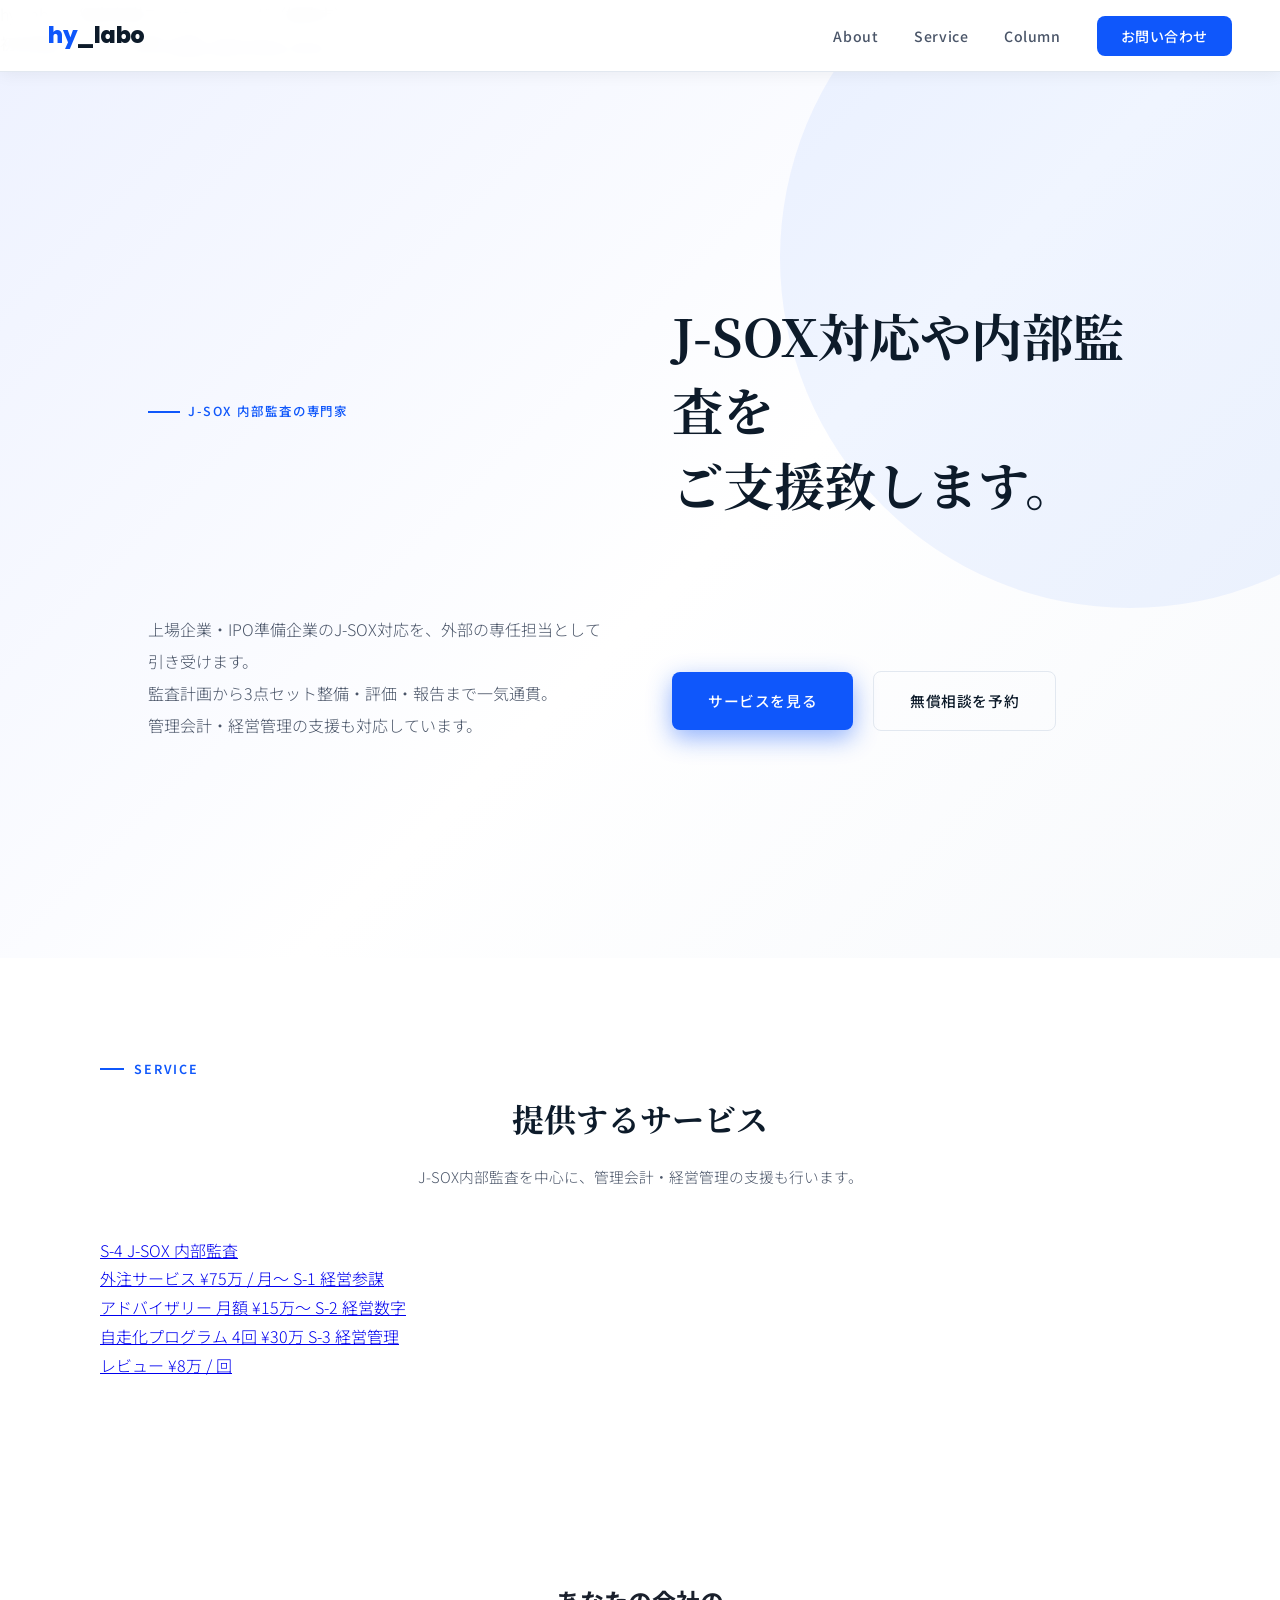
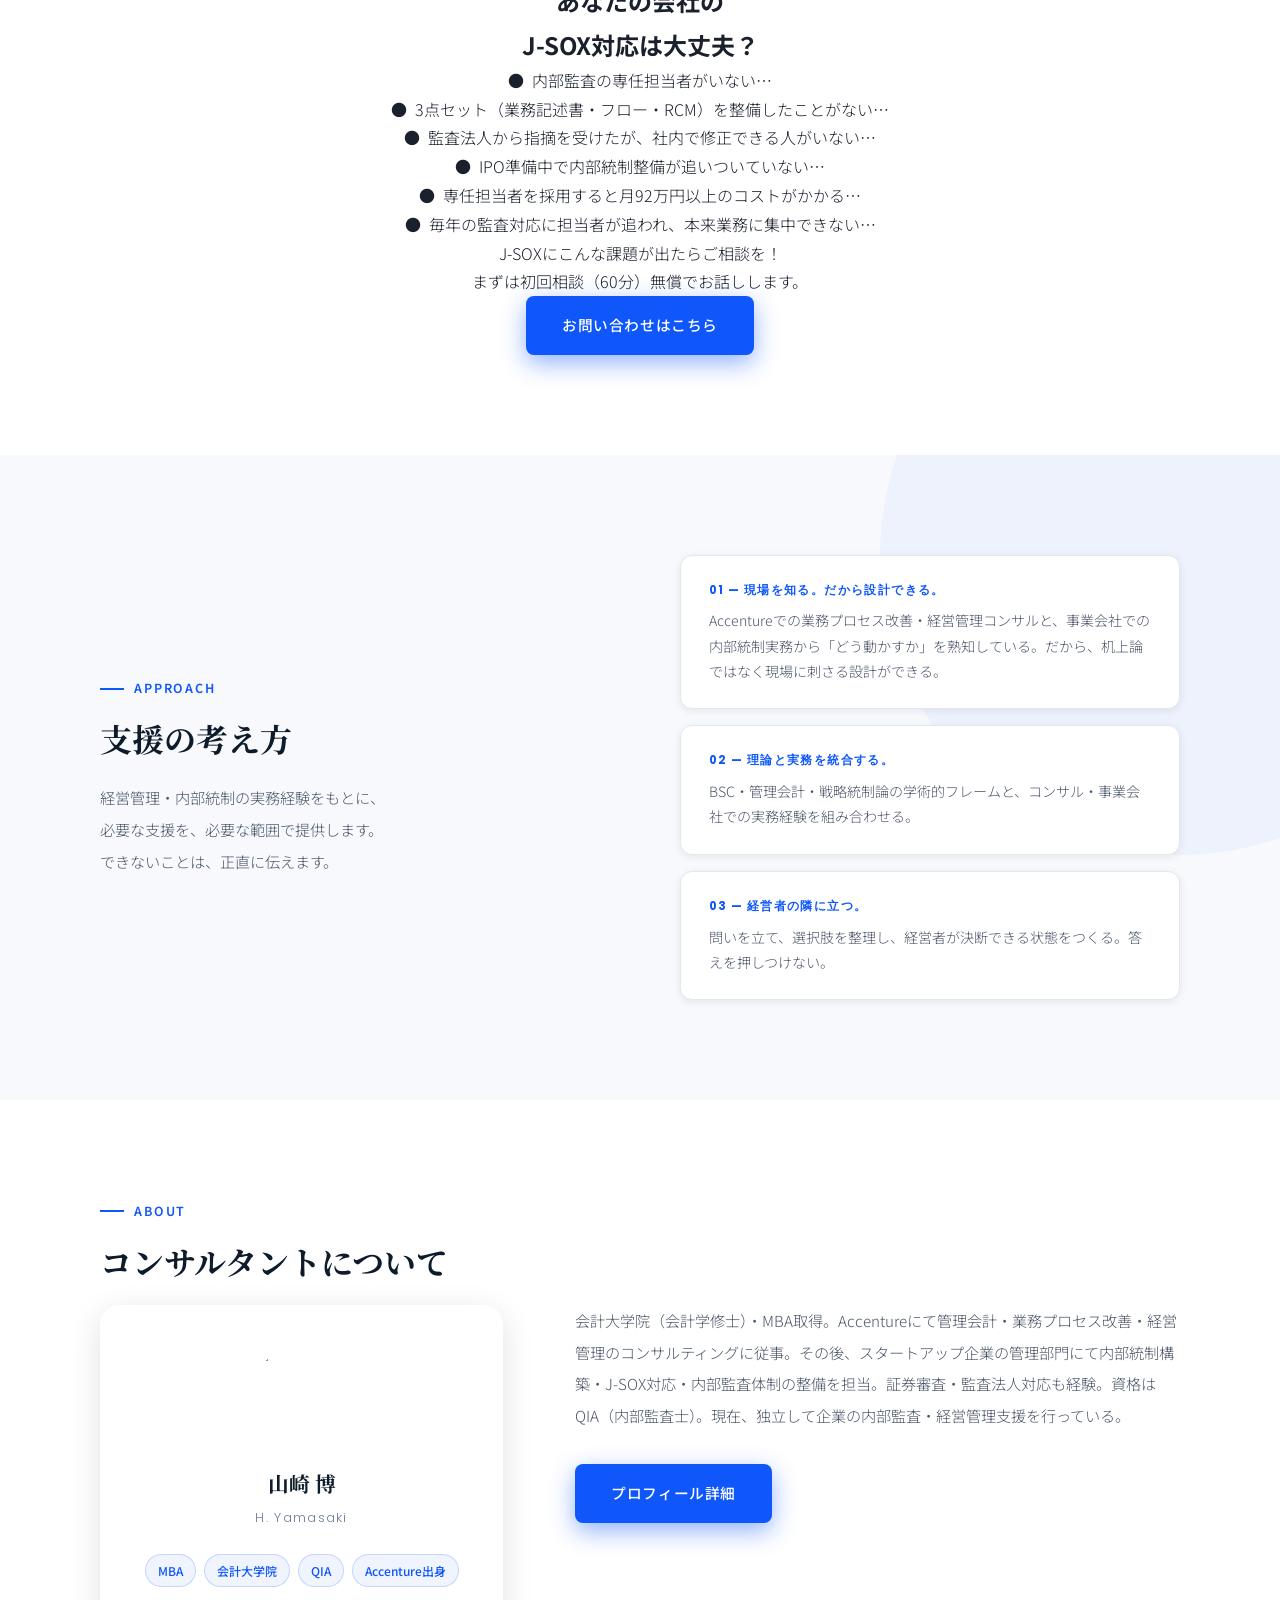
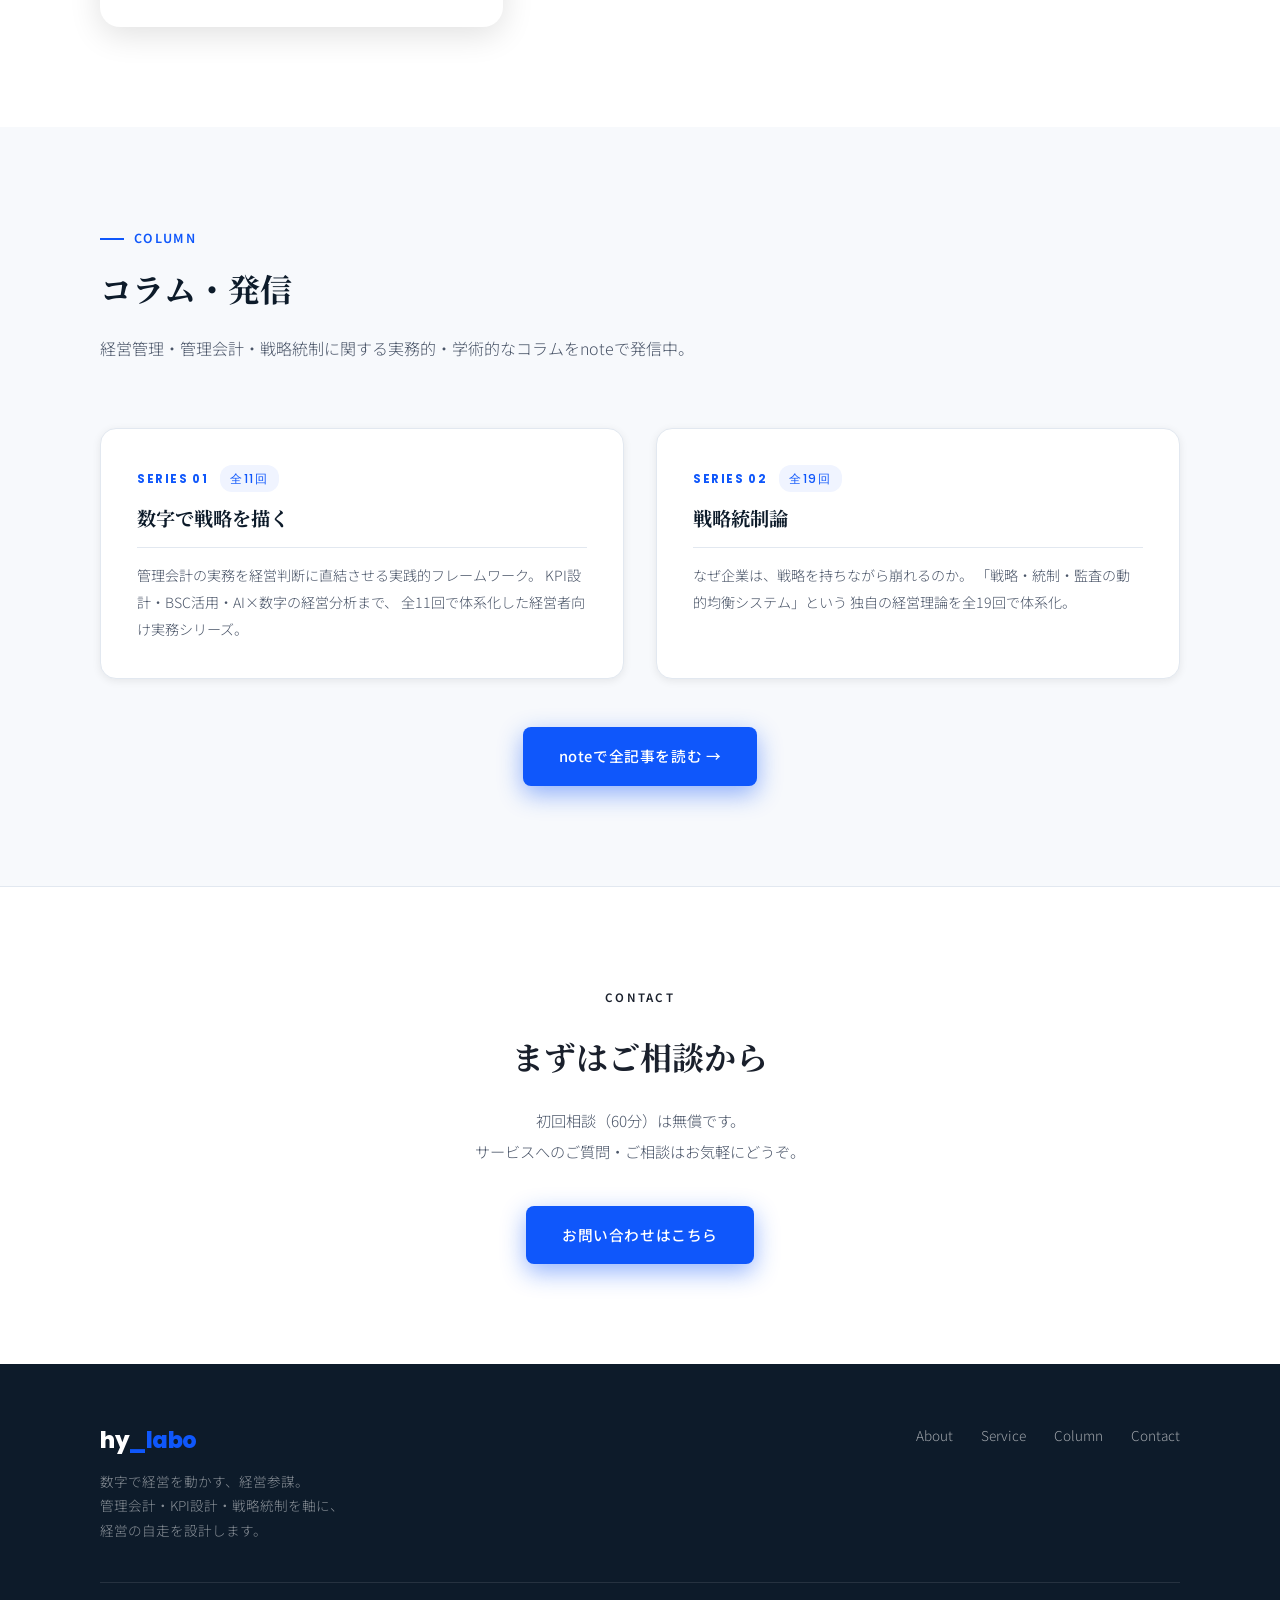
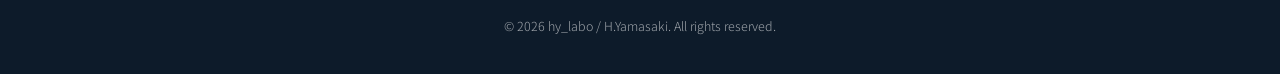
==== commit 426a08f5: "copy: Aboutセクションを事実ベースの簡潔な文章に改訂、ヒーローコピー更新" ====
--- a/index.html
+++ b/index.html
@@ -43,8 +43,8 @@
   <div class="hero-grid">
     <p class="hero-eyebrow">J-SOX 内部監査の専門家</p>
     <h1 class="hero-title">
-      J-SOX対応や内部監査を、<br>
-      支援します。
+      J-SOX対応や内部監査を<br>
+      ご支援致します。
     </h1>
     <p class="hero-desc">
       上場企業・IPO準備企業のJ-SOX対応を、外部の専任担当として引き受けます。<br>
@@ -166,14 +166,7 @@
       </div>
       <div>
         <p class="about-text">
-          会計大学院・MBAのダブルマスターを持つ経営参謀コンサルタント。
-          Accenture在籍中に管理会計・業務プロセス改善・経営改善コンサルティングを担当し、
-          その後、事業会社にてIPO審査対応・内部統制構築・J-SOX対応・CFOサポートを経験。
-        </p>
-        <p class="about-text">
-          「コンサル × 事業会社 × 学術」を統合した独自の経歴から、
-          独自理論「戦略統制論」を体系化。
-          「数字で経営を動かす経営参謀」として独立。
+          会計大学院（会計学修士）・MBA取得。Accentureにて管理会計・業務プロセス改善・経営管理のコンサルティングに従事。その後、スタートアップ企業の管理部門にて内部統制構築・J-SOX対応・内部監査体制の整備を担当。証券審査・監査法人対応も経験。資格はQIA（内部監査士）。現在、独立して企業の内部監査・経営管理支援を行っている。
         </p>
         <a href="about.html" class="btn-primary">プロフィール詳細</a>
       </div>
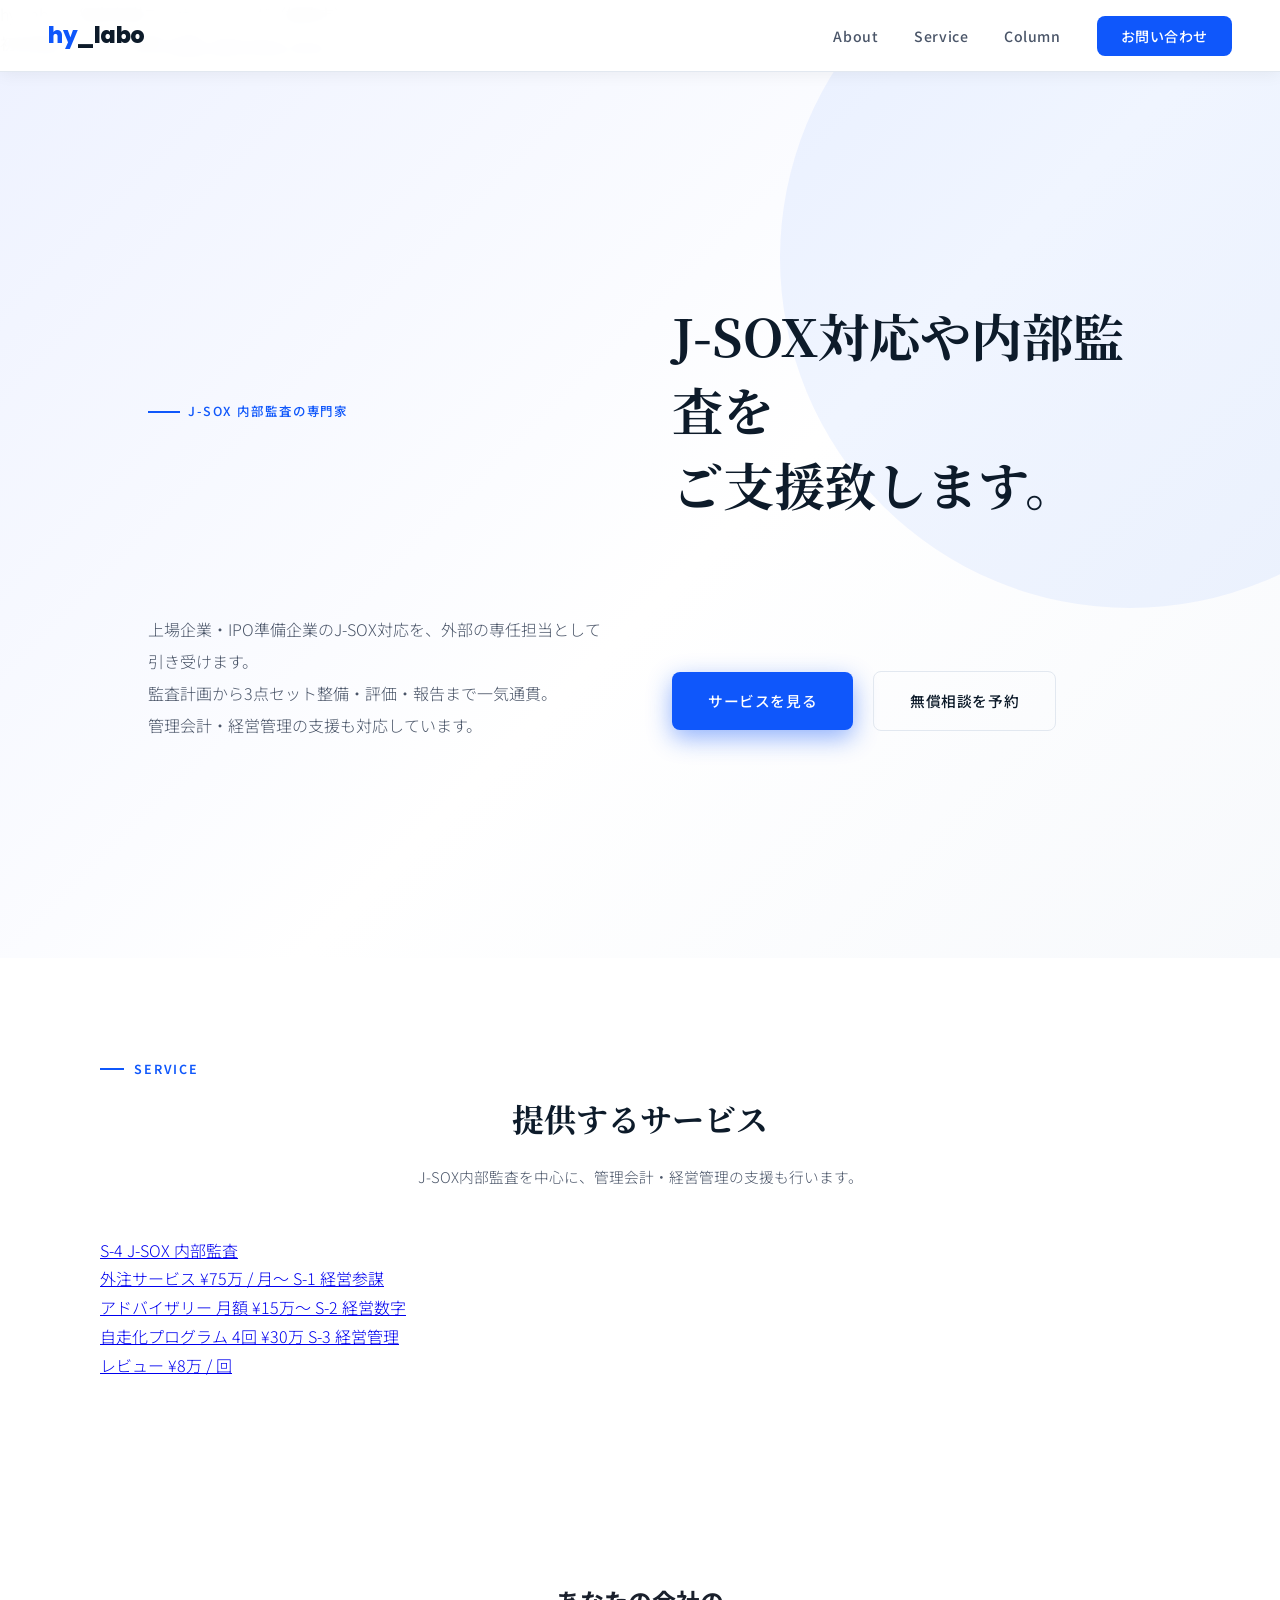
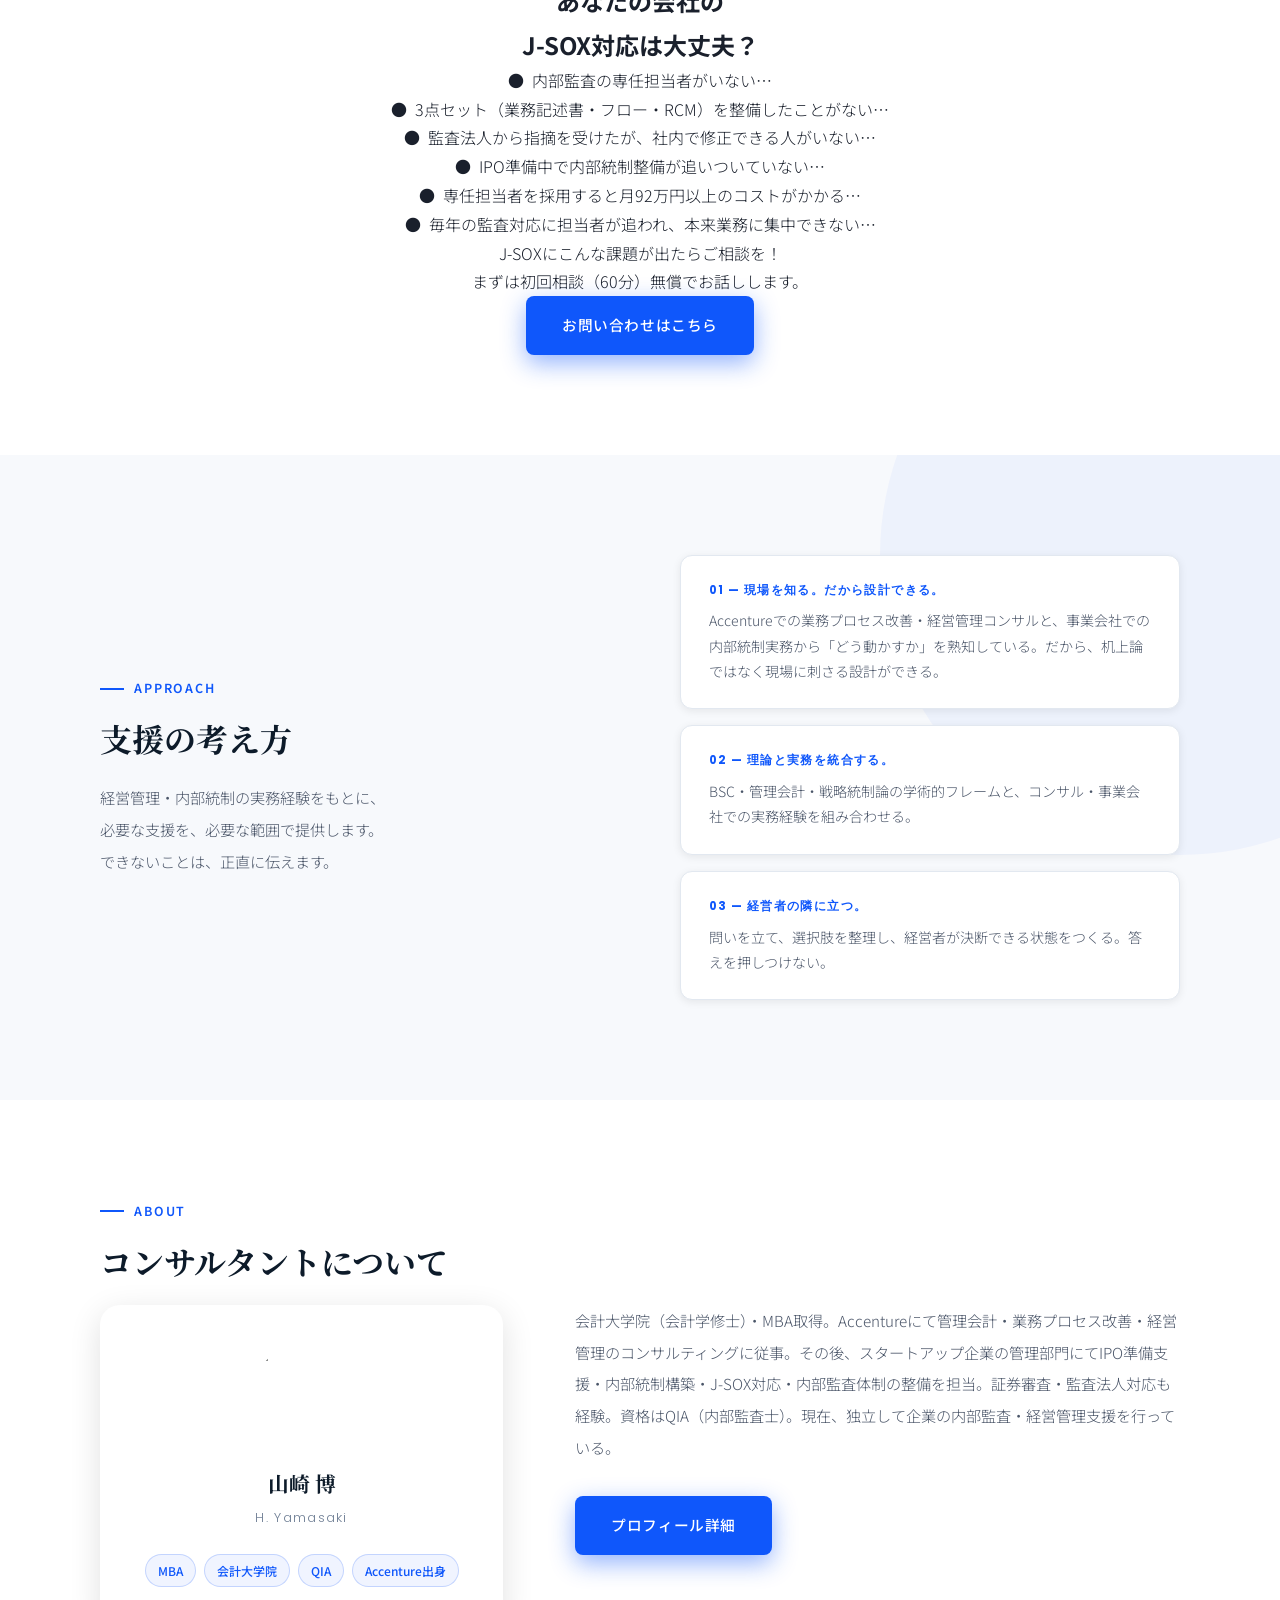
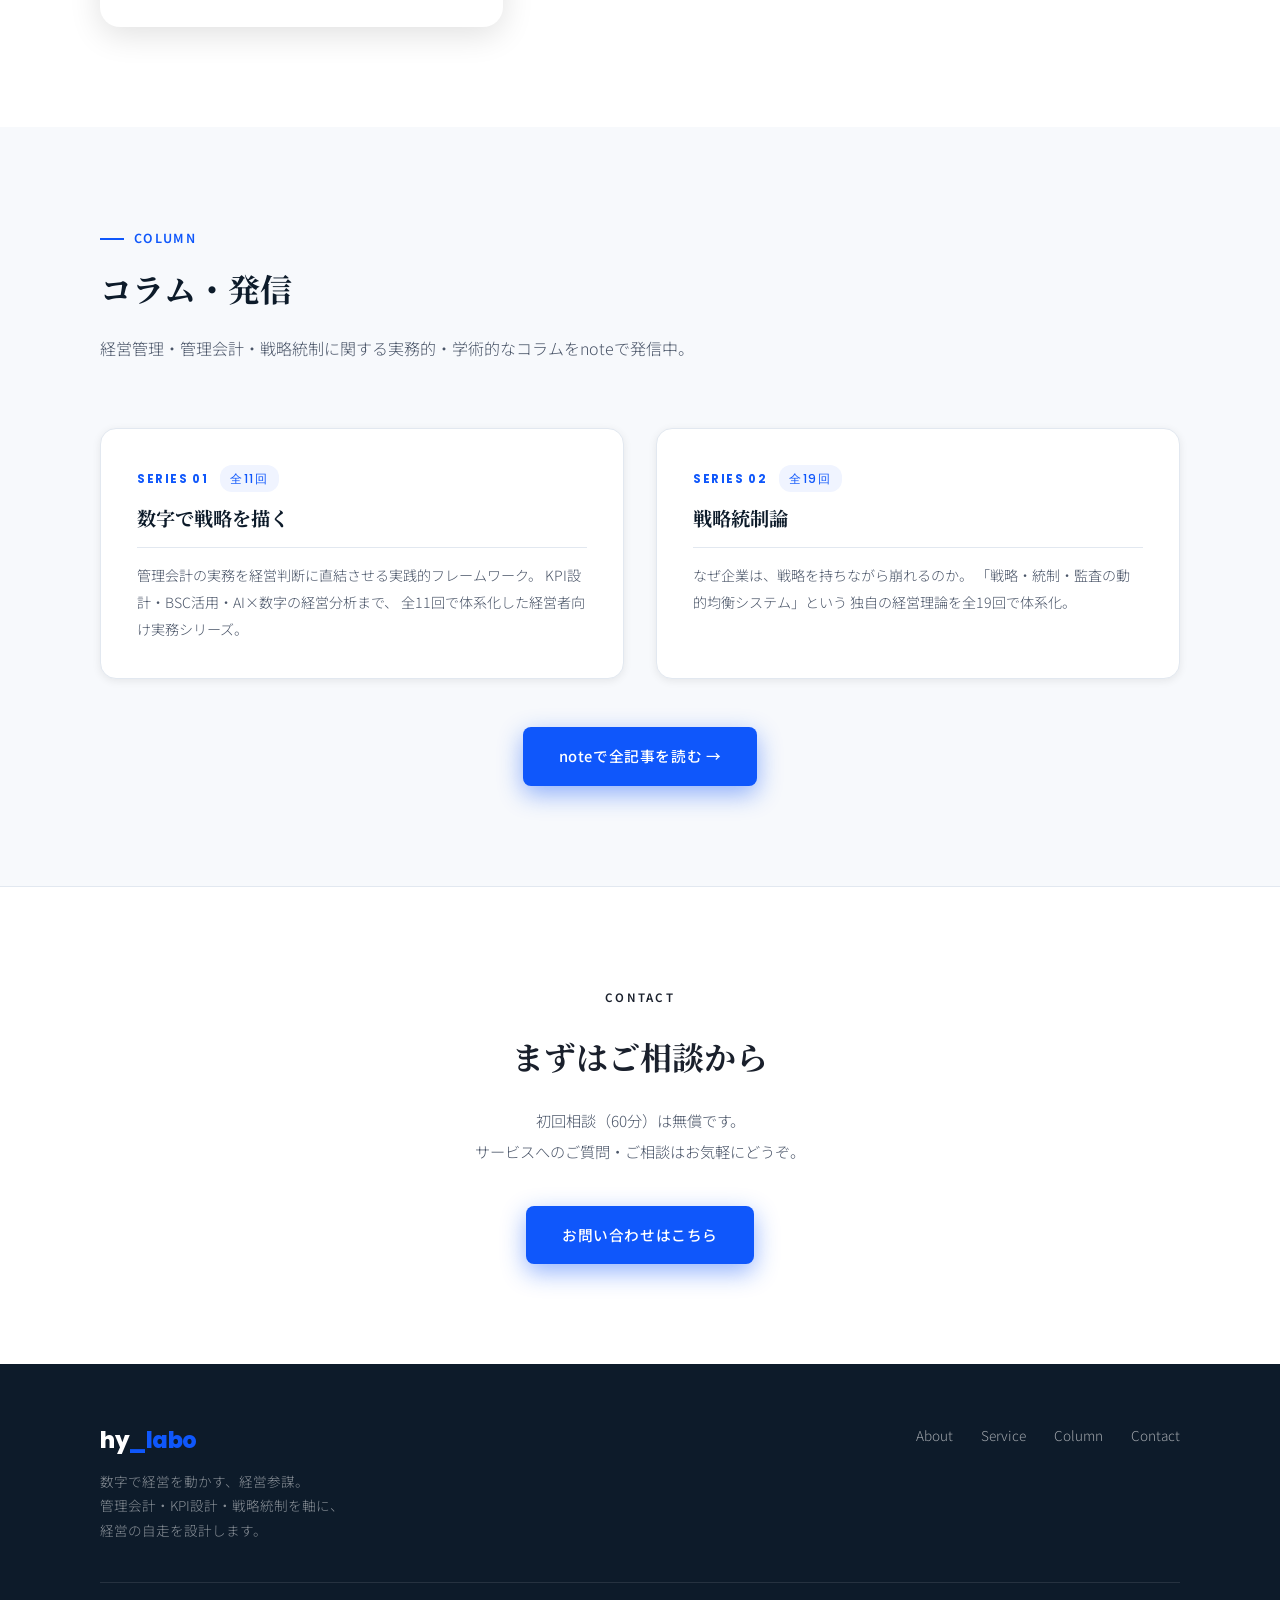
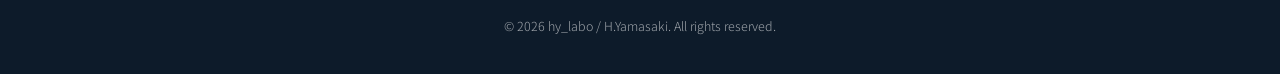
==== commit a7644f92: "copy: IPO準備支援を経歴に追加" ====
--- a/index.html
+++ b/index.html
@@ -166,7 +166,7 @@
       </div>
       <div>
         <p class="about-text">
-          会計大学院（会計学修士）・MBA取得。Accentureにて管理会計・業務プロセス改善・経営管理のコンサルティングに従事。その後、スタートアップ企業の管理部門にて内部統制構築・J-SOX対応・内部監査体制の整備を担当。証券審査・監査法人対応も経験。資格はQIA（内部監査士）。現在、独立して企業の内部監査・経営管理支援を行っている。
+          会計大学院（会計学修士）・MBA取得。Accentureにて管理会計・業務プロセス改善・経営管理のコンサルティングに従事。その後、スタートアップ企業の管理部門にてIPO準備支援・内部統制構築・J-SOX対応・内部監査体制の整備を担当。証券審査・監査法人対応も経験。資格はQIA（内部監査士）。現在、独立して企業の内部監査・経営管理支援を行っている。
         </p>
         <a href="about.html" class="btn-primary">プロフィール詳細</a>
       </div>
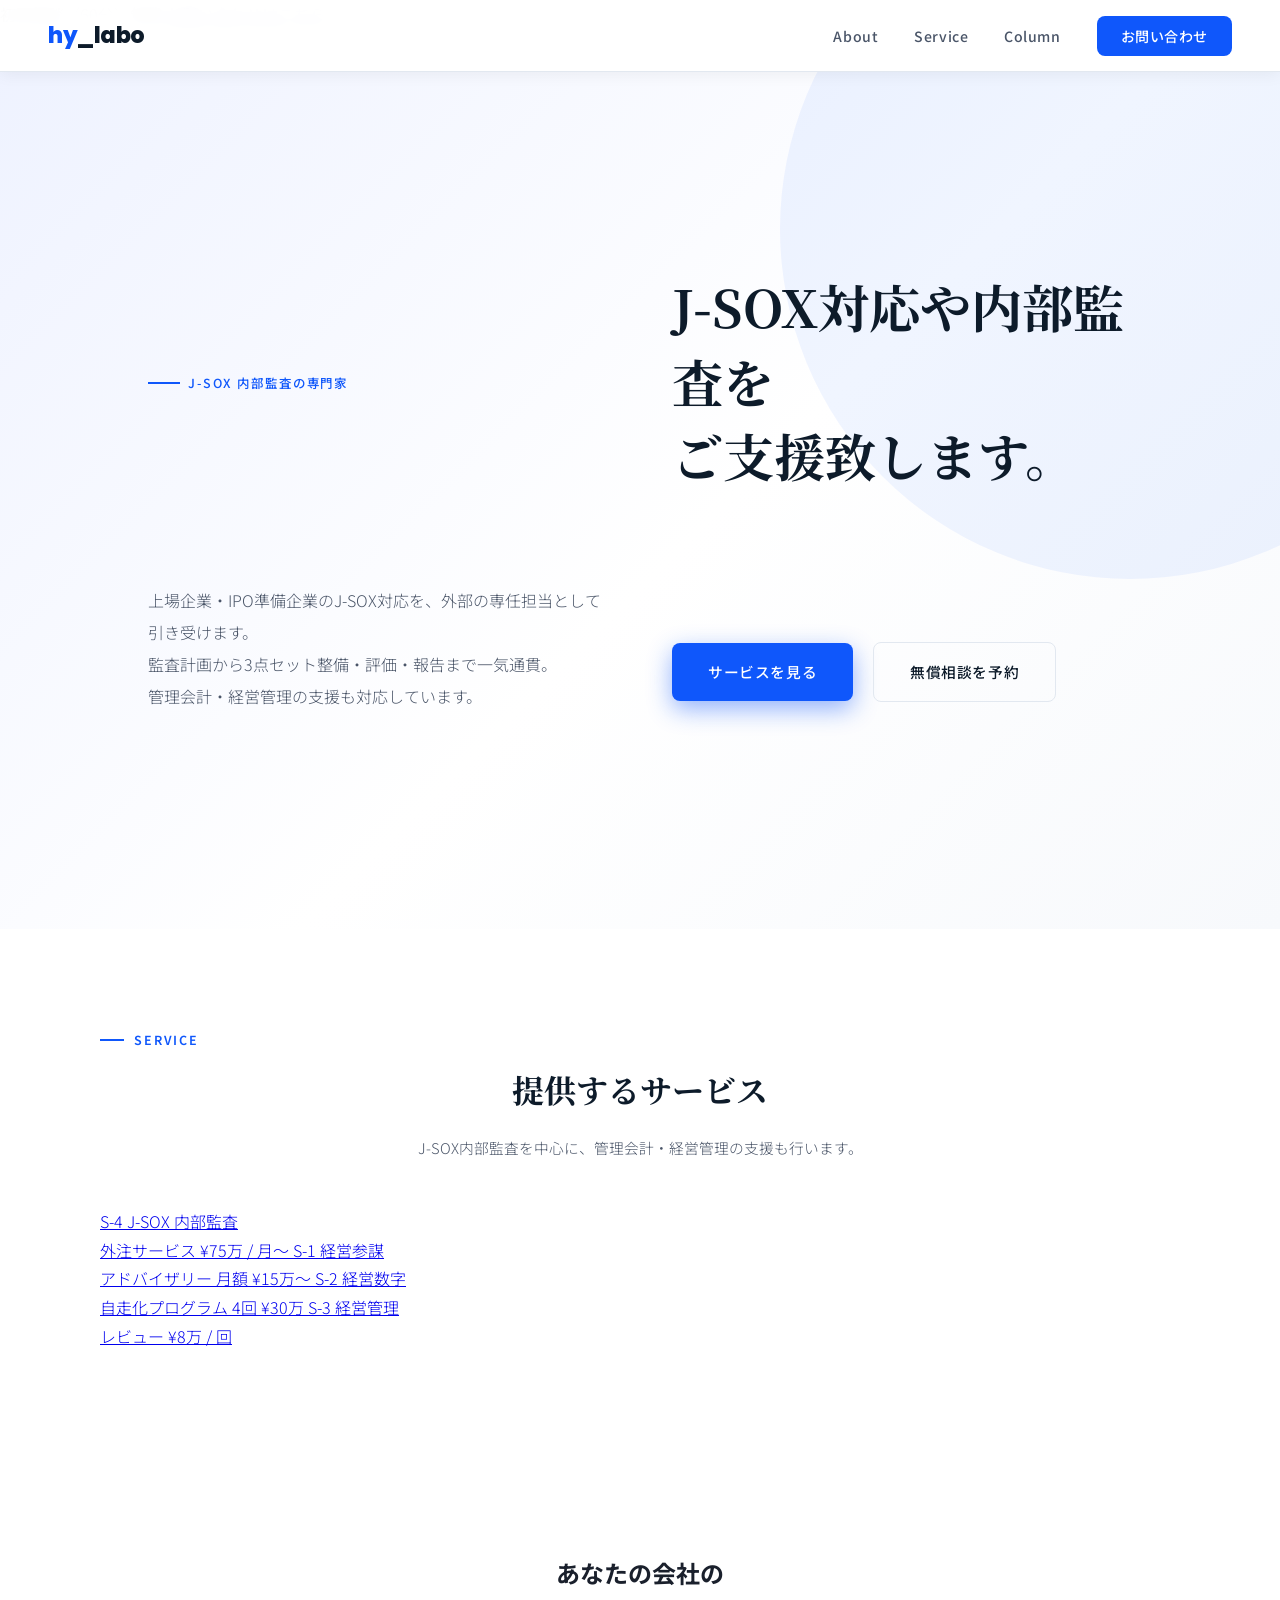
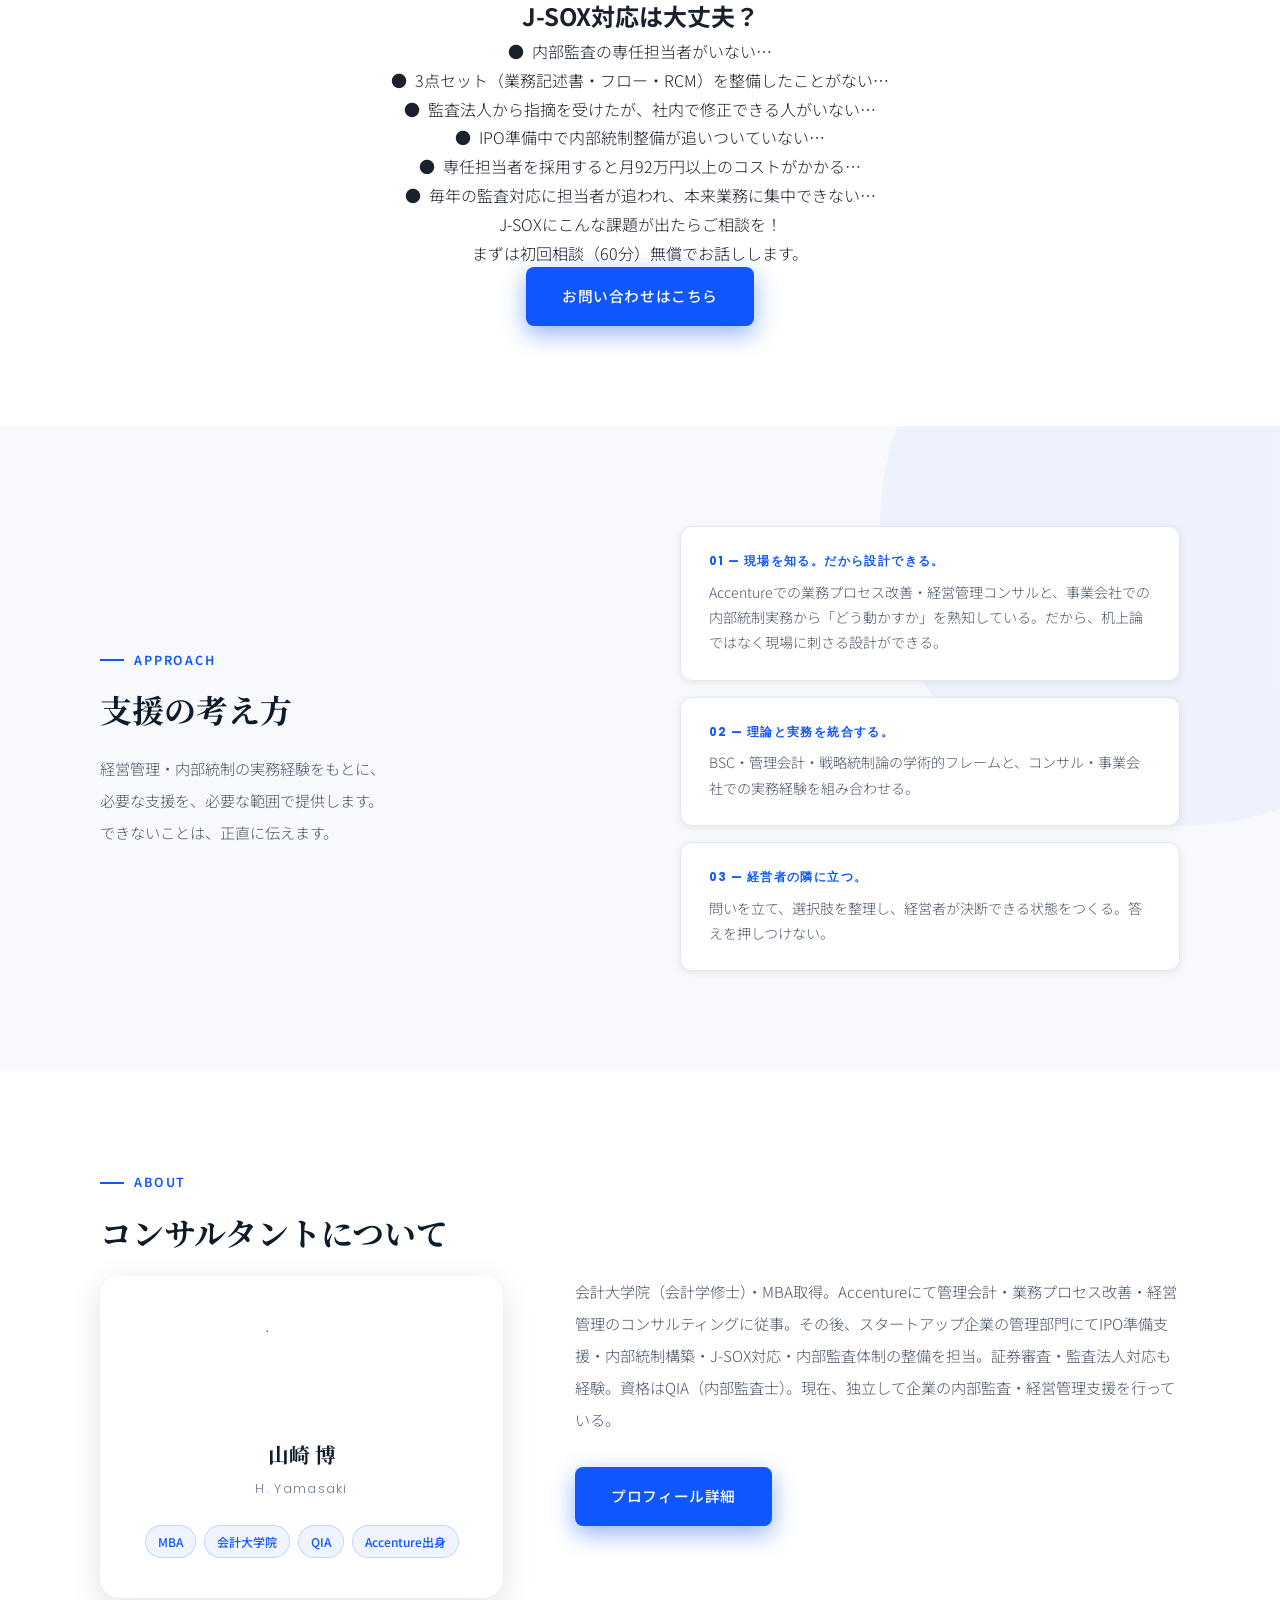
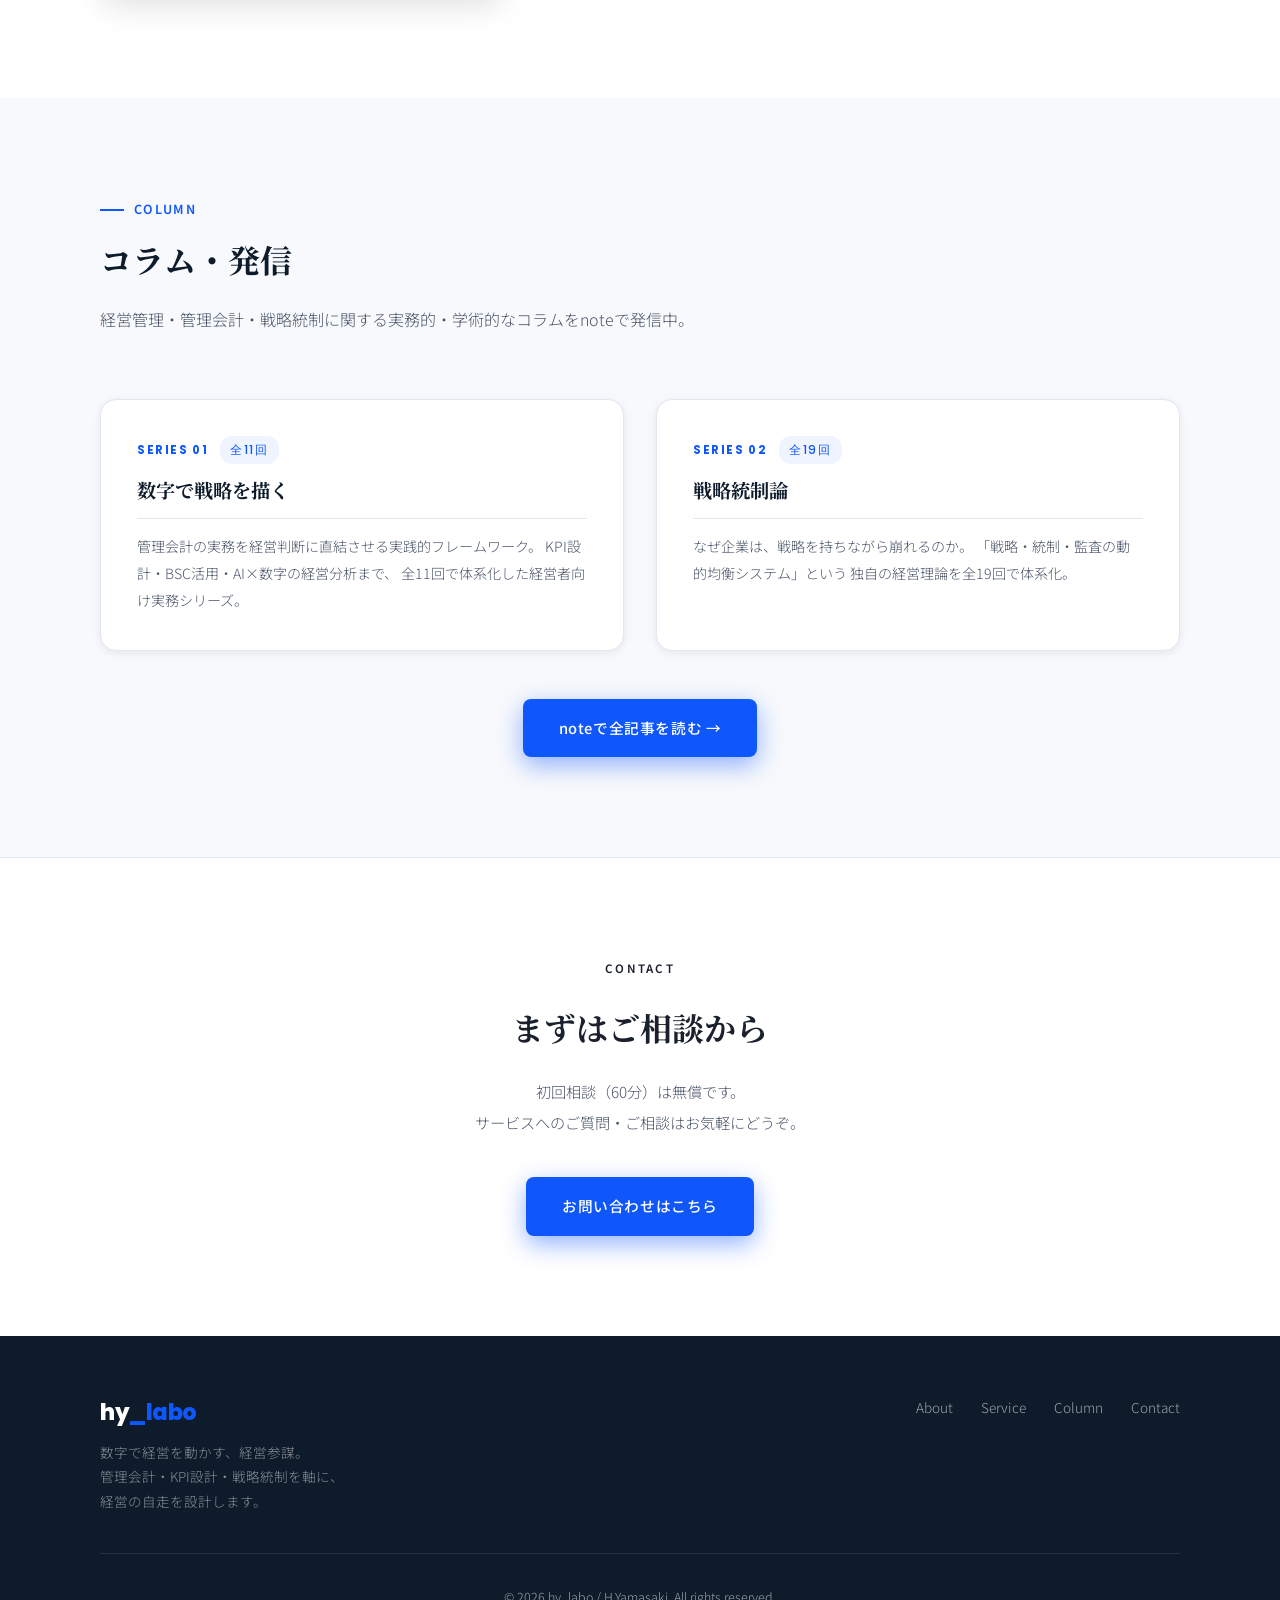
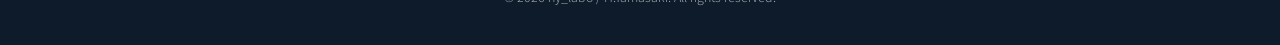
==== commit af59511a: "copy: トップバーの会社名テキスト削除" ====
--- a/index.html
+++ b/index.html
@@ -11,7 +11,6 @@
 
 <!-- TOP BAR -->
 <div class="topbar">
-  <p class="topbar-brand">hy_labo &nbsp;|&nbsp; 経営参謀コンサルティング（姫路市）</p>
   <div class="topbar-right">
     <span class="topbar-badge">初回相談（60分）無償</span>
     <a href="contact.html" class="topbar-link">お問い合わせはこちら →</a>
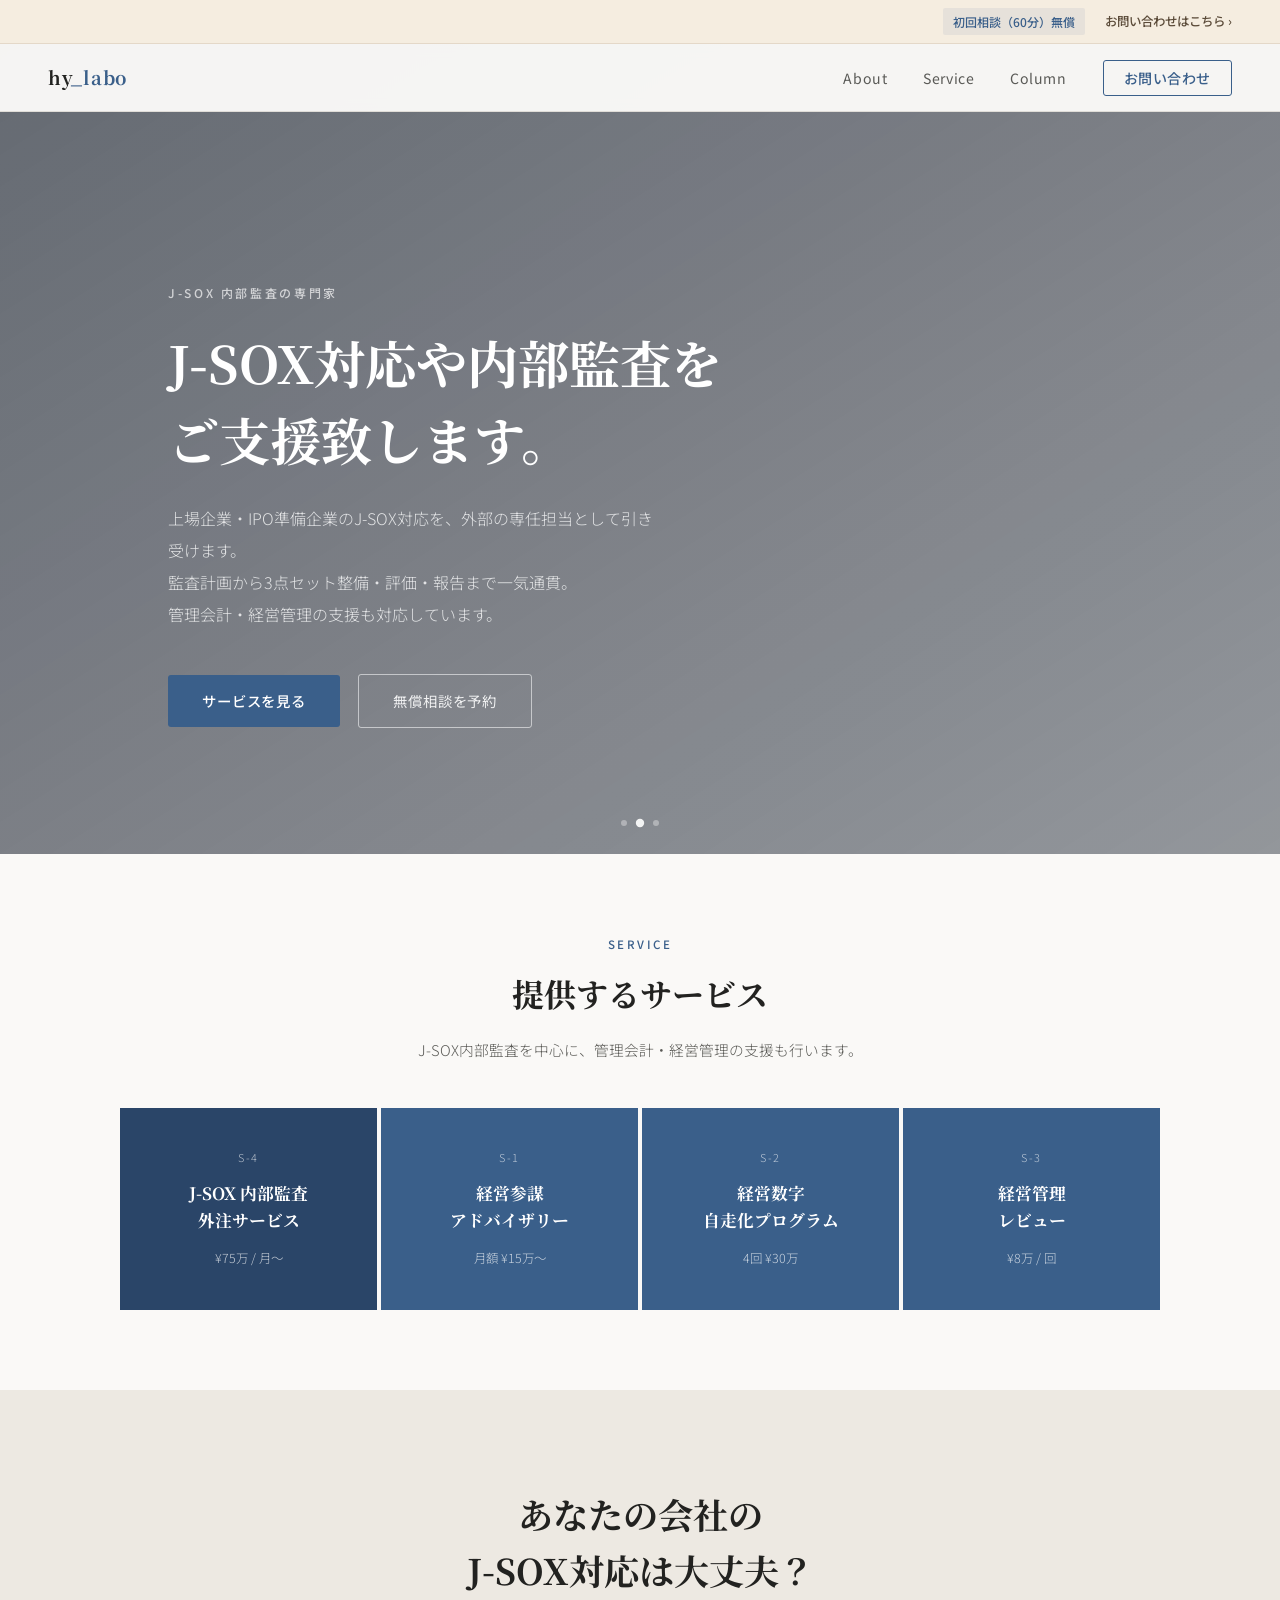
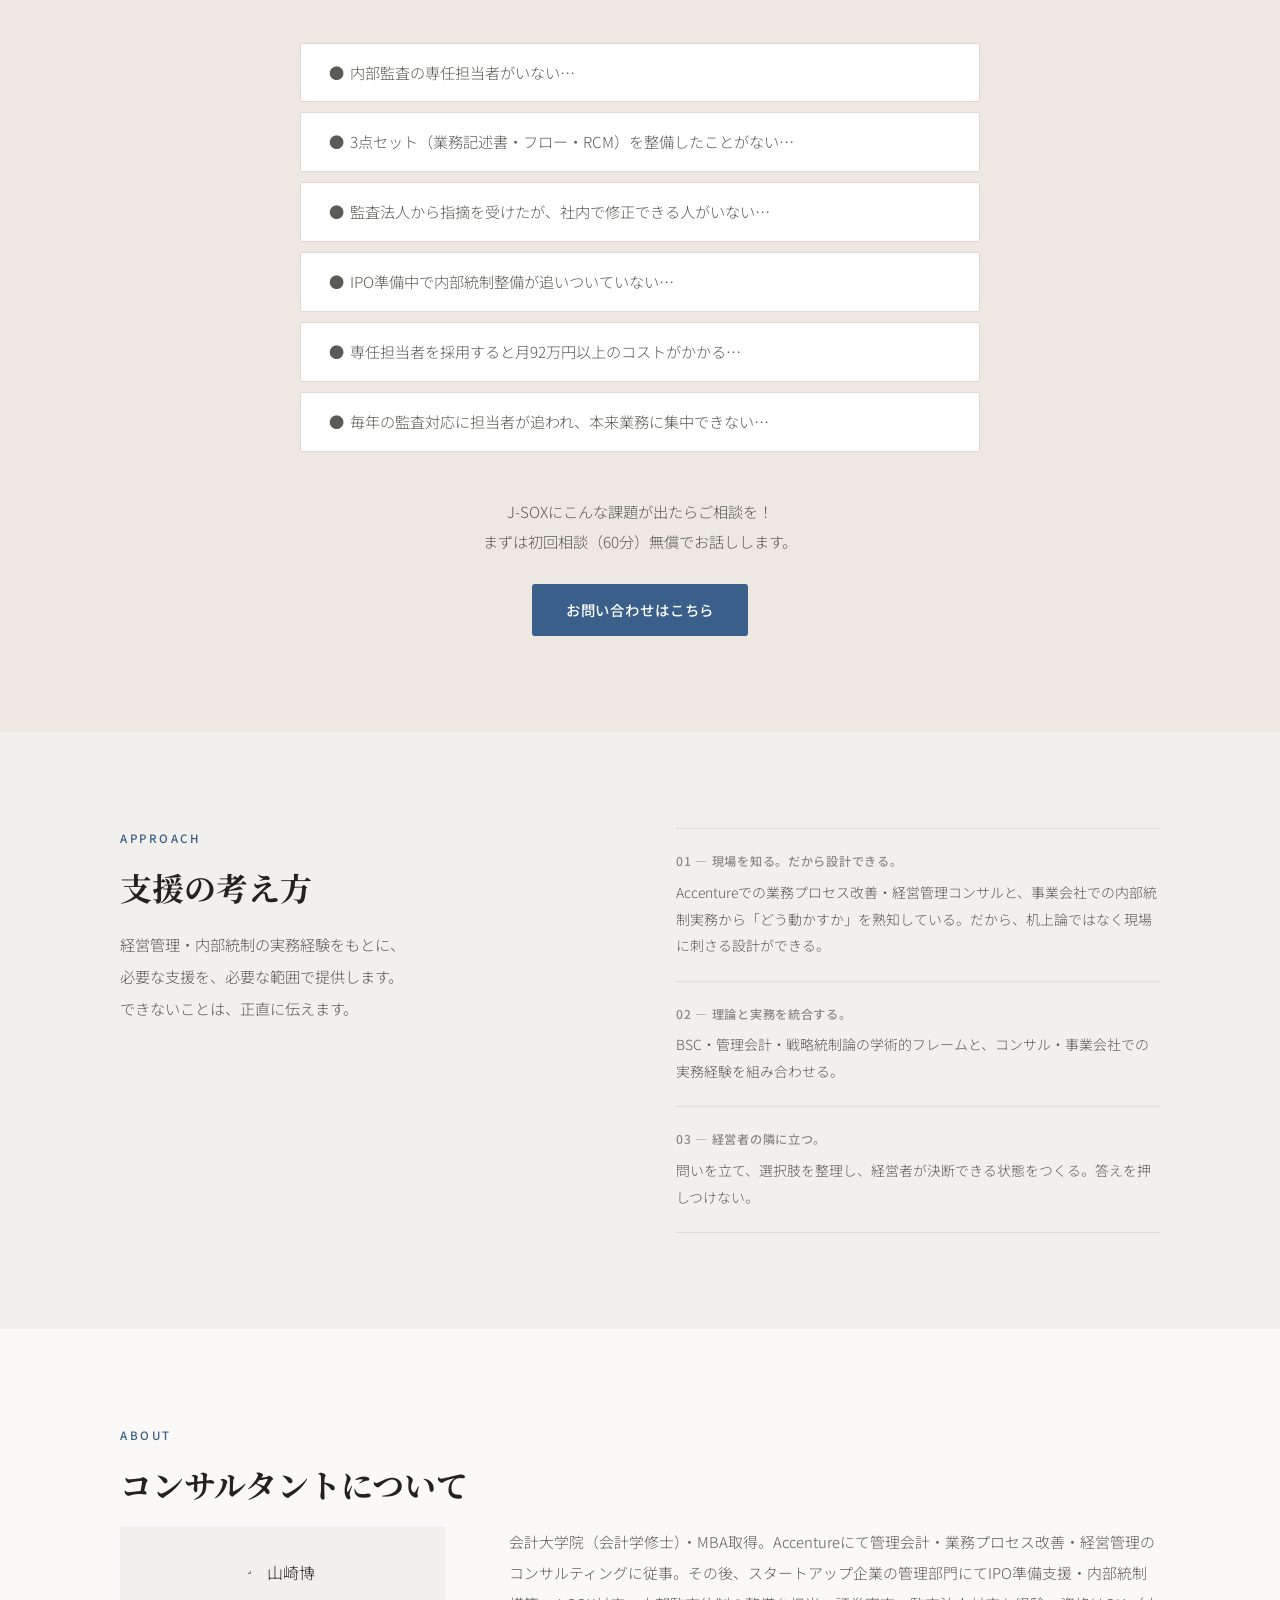
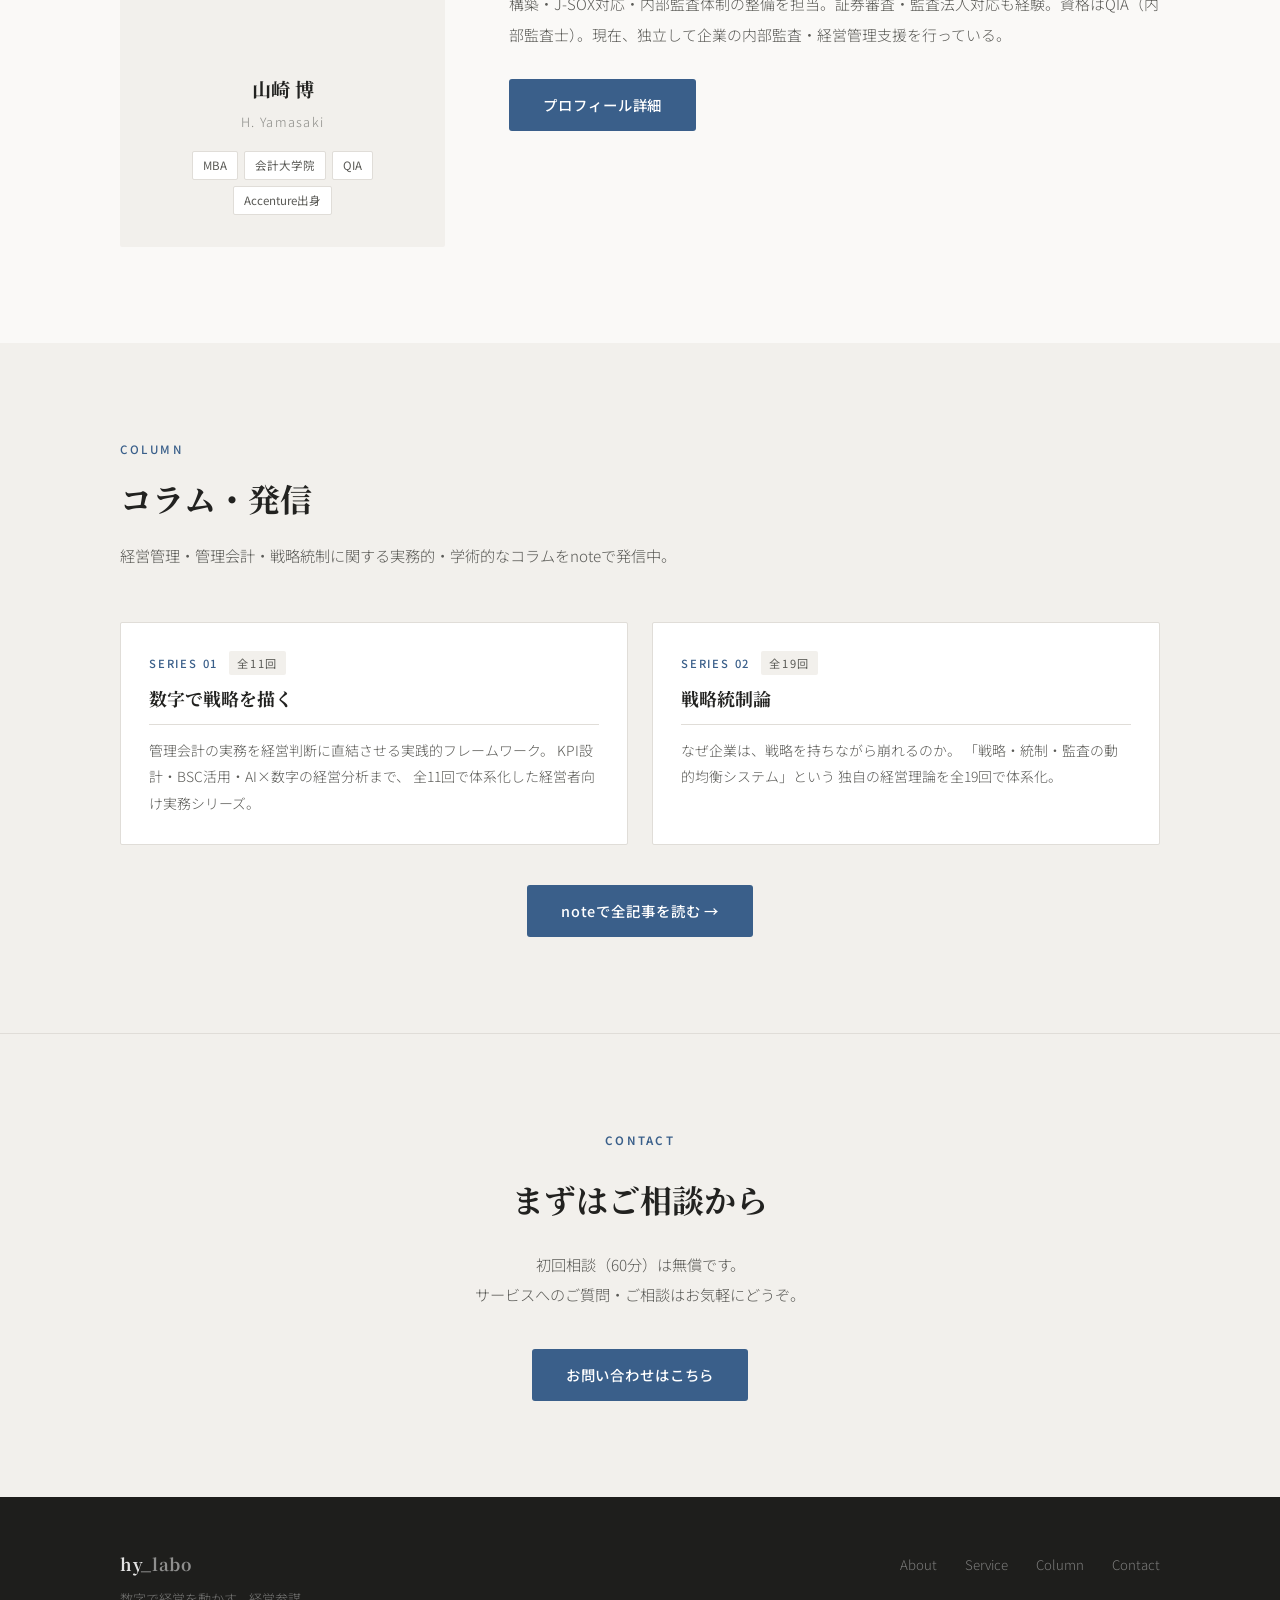
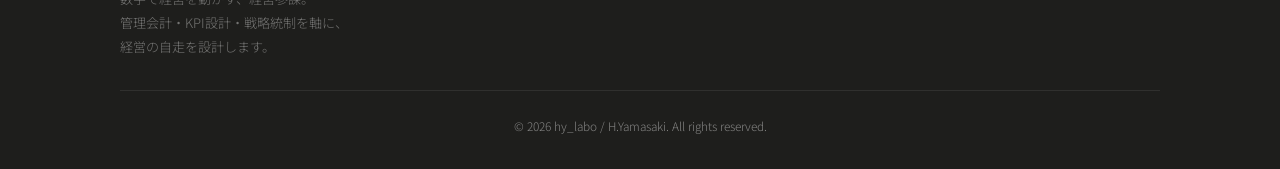
==== commit 68a8373e: "style: トップバーを右寄せに変更、矢印文字修正" ====
--- a/index.html
+++ b/index.html
@@ -13,7 +13,7 @@
 <div class="topbar">
   <div class="topbar-right">
     <span class="topbar-badge">初回相談（60分）無償</span>
-    <a href="contact.html" class="topbar-link">お問い合わせはこちら →</a>
+    <a href="contact.html" class="topbar-link">お問い合わせはこちら ›</a>
   </div>
 </div>
 
--- a/css/style.css
+++ b/css/style.css
@@ -1,28 +1,34 @@
-/* hy_labo — style.css (v2) */
-@import url('https://fonts.googleapis.com/css2?family=Poppins:wght@400;600;700;800&family=Noto+Sans+JP:wght@300;400;500;700&family=Noto+Serif+JP:wght@400;600;700&display=swap');
+/* hy_labo — style.css v3 */
+@import url('https://fonts.googleapis.com/css2?family=Noto+Sans+JP:wght@300;400;500;700&family=Noto+Serif+JP:wght@400;600;700&display=swap');
 
 :root {
-  --blue:       #0f57fb;
-  --blue-dark:  #0940c0;
-  --navy:       #0d1b2a;
-  --navy-mid:   #1e3352;
-  --gold:       #c89a3f;
-  --text:       #1a202c;
-  --text-mid:   #4a5568;
-  --text-light: #718096;
-  --bg:         #ffffff;
-  --bg-blue:    #f0f4ff;
-  --bg-dark:    #0d1b2a;
-  --border:     #e2e8f0;
-  --shadow-sm:  0 2px 8px rgba(0,0,0,0.08);
-  --shadow-md:  0 8px 32px rgba(0,0,0,0.12);
-  --shadow-lg:  0 16px 48px rgba(15,87,251,0.18);
-  --radius:     8px;
-  --max:        1080px;
-}
-
-*, *::before, *::after { margin:0; padding:0; box-sizing:border-box; }
-html { scroll-behavior:smooth; }
+  /* ── 新パレット ── */
+  --accent:       #3a5f8a;
+  --accent-dark:  #2a4568;
+  --text:         #222220;
+  --text-mid:     #5a5a56;
+  --text-light:   #8a8a86;
+  --bg:           #faf9f7;
+  --bg-alt:       #f2f0ec;
+  --bg-dark:      #1e1e1c;
+  --border:       #e0ddd8;
+  --shadow-sm:    0 2px 8px rgba(0,0,0,0.07);
+  --shadow-md:    0 8px 28px rgba(0,0,0,0.10);
+  --max:          1040px;
+
+  /* ── HTML内インラインスタイルとの互換エイリアス ── */
+  --blue:         #3a5f8a;
+  --blue-dark:    #2a4568;
+  --navy:         #222220;
+  --navy-mid:     #5a5a56;
+  --gold:         #8a6830;
+  --bg-blue:      #f2f0ec;
+  --shadow-lg:    0 12px 36px rgba(0,0,0,0.12);
+  --radius:       4px;
+}
+
+*, *::before, *::after { margin: 0; padding: 0; box-sizing: border-box; }
+html { scroll-behavior: smooth; }
 
 body {
   font-family: 'Noto Sans JP', sans-serif;
@@ -33,34 +39,76 @@
   overflow-x: hidden;
 }
 
-/* ── NAV ────────────────────────── */
+/* ══ TOP BAR ═══════════════════════════════════════ */
+.topbar {
+  background: #f5ede0;
+  border-bottom: 1px solid #e4d8c8;
+  padding: 0 48px;
+  height: 44px;
+  display: flex;
+  align-items: center;
+  justify-content: flex-end;
+  font-size: 0.82rem;
+}
+
+.topbar-brand {
+  font-family: 'Noto Serif JP', serif;
+  font-weight: 600;
+  color: #5a4a38;
+  letter-spacing: 0.04em;
+}
+
+.topbar-right {
+  display: flex;
+  align-items: center;
+  gap: 20px;
+}
+
+.topbar-badge {
+  font-size: 0.75rem;
+  font-weight: 500;
+  color: var(--accent);
+  background: rgba(58,95,138,0.08);
+  padding: 3px 10px;
+  border-radius: 2px;
+}
+
+.topbar-link {
+  font-size: 0.78rem;
+  color: #5a4a38;
+  text-decoration: none;
+  font-weight: 500;
+  transition: color 0.2s;
+}
+
+.topbar-link:hover { color: var(--accent); }
+
+/* ══ NAV ══════════════════════════════════════════ */
 nav {
   position: fixed;
-  inset: 0 0 auto 0;
-  height: 72px;
+  top: 44px;
+  left: 0; right: 0;
+  height: 68px;
   display: flex;
   align-items: center;
   justify-content: space-between;
   padding: 0 48px;
-  background: rgba(255,255,255,0.97);
-  backdrop-filter: blur(8px);
+  background: rgba(250,249,247,0.97);
+  backdrop-filter: blur(6px);
   border-bottom: 1px solid var(--border);
   z-index: 200;
-  box-shadow: 0 2px 16px rgba(0,0,0,0.06);
 }
 
 .nav-logo {
-  font-family: 'Poppins', sans-serif;
-  font-weight: 800;
-  font-size: 1.4rem;
-  color: var(--blue);
+  font-family: 'Noto Serif JP', serif;
+  font-weight: 700;
+  font-size: 1.15rem;
+  color: var(--text);
   text-decoration: none;
-  letter-spacing: -0.02em;
-}
-
-.nav-logo span {
-  color: var(--navy);
-}
+  letter-spacing: 0.04em;
+}
+
+.nav-logo span { color: var(--accent); }
 
 .nav-links {
   display: flex;
@@ -72,217 +120,178 @@
 .nav-links a {
   text-decoration: none;
   font-size: 0.88rem;
-  font-weight: 500;
+  font-weight: 400;
   color: var(--text-mid);
   letter-spacing: 0.04em;
   transition: color 0.2s;
 }
 
-.nav-links a:hover { color: var(--blue); }
+.nav-links a:hover { color: var(--text); }
 
 .nav-cta {
-  background: var(--blue) !important;
+  color: var(--accent) !important;
+  border: 1px solid var(--accent) !important;
+  padding: 7px 20px !important;
+  border-radius: 3px !important;
+  font-weight: 500 !important;
+  transition: all 0.2s !important;
+}
+
+.nav-cta:hover {
+  background: var(--accent) !important;
   color: #fff !important;
-  padding: 10px 24px !important;
-  border-radius: var(--radius) !important;
-  transition: background 0.2s !important;
-}
-
-.nav-cta:hover { background: var(--blue-dark) !important; }
-
-/* ── HERO ───────────────────────── */
+}
+
+/* ══ HERO ══════════════════════════════════════════ */
 .hero {
-  min-height: 100vh;
-  padding-top: 72px;
+  min-height: 90vh;
+  padding-top: 112px; /* 44px topbar + 68px nav */
   display: flex;
   align-items: center;
   position: relative;
   overflow: hidden;
-  background: linear-gradient(135deg, #eef2ff 0%, #ffffff 55%, #f7f9fc 100%);
-}
-
-.hero::before {
-  content: '';
+}
+
+.hero::before { display: none; }
+
+/* ── Slider ── */
+.hero-slider {
   position: absolute;
-  right: -200px;
-  top: -150px;
-  width: 700px;
-  height: 700px;
+  inset: 0;
+  z-index: 0;
+}
+
+.hero-slide {
+  position: absolute;
+  inset: 0;
+  background-size: cover;
+  background-position: center;
+  transform: translateX(100%);
+  transition: transform 1s cubic-bezier(0.77, 0, 0.175, 1);
+  will-change: transform;
+}
+
+.hero-slide.active { transform: translateX(0); }
+.hero-slide.prev   { transform: translateX(-100%); }
+
+.hero-overlay {
+  position: absolute;
+  inset: 0;
+  background: linear-gradient(to bottom right, rgba(16,24,38,0.64) 0%, rgba(16,24,38,0.44) 100%);
+  z-index: 1;
+  pointer-events: none;
+}
+
+.hero-dots {
+  position: absolute;
+  bottom: 28px;
+  left: 50%;
+  transform: translateX(-50%);
+  display: flex;
+  gap: 10px;
+  z-index: 3;
+}
+
+.hero-dot {
+  width: 6px;
+  height: 6px;
   border-radius: 50%;
-  background: rgba(15,87,251,0.06);
-  pointer-events: none;
+  background: rgba(255,255,255,0.35);
+  cursor: pointer;
+  transition: background 0.3s, transform 0.3s;
+}
+
+.hero-dot.active {
+  background: rgba(255,255,255,0.9);
+  transform: scale(1.4);
 }
 
 .hero-grid {
   position: relative;
-  z-index: 1;
+  z-index: 2;
   max-width: var(--max);
   margin: 0 auto;
-  padding: 80px 48px;
-  display: grid;
-  grid-template-columns: 1fr 1fr;
-  gap: 64px;
-  align-items: center;
+  padding: 100px 48px;
   width: 100%;
-}
+  display: block;
+}
+
+.hero-visual { display: none; }
 
 .hero-eyebrow {
-  display: inline-flex;
-  align-items: center;
-  gap: 8px;
-  font-size: 0.78rem;
-  font-weight: 500;
-  letter-spacing: 0.15em;
-  color: var(--blue);
+  font-size: 0.75rem;
+  font-weight: 500;
+  letter-spacing: 0.22em;
+  color: rgba(255,255,255,0.68);
   text-transform: uppercase;
+  margin-bottom: 20px;
+  display: block;
+}
+
+.hero-eyebrow::before { display: none; }
+
+.hero-title {
+  font-family: 'Noto Serif JP', serif;
+  font-size: clamp(2rem, 4vw, 3.2rem);
+  font-weight: 700;
+  line-height: 1.5;
+  color: #fff;
   margin-bottom: 24px;
 }
 
-.hero-eyebrow::before {
-  content: '';
-  width: 32px;
-  height: 2px;
-  background: var(--blue);
-  display: block;
-}
-
-.hero-title {
-  font-family: 'Noto Serif JP', serif;
-  font-size: clamp(2.2rem, 4vw, 3.4rem);
-  font-weight: 700;
-  line-height: 1.45;
-  color: var(--navy);
-  margin-bottom: 28px;
-}
-
-.hero-title .accent {
-  color: var(--blue);
-}
+.hero-title .accent { color: rgba(255,255,255,0.85); }
 
 .hero-desc {
   font-size: 1rem;
-  color: var(--text-mid);
+  color: rgba(255,255,255,0.78);
   line-height: 2;
-  margin-bottom: 48px;
-  max-width: 480px;
+  margin-bottom: 44px;
+  max-width: 500px;
 }
 
 .btn-primary {
-  display: inline-flex;
-  align-items: center;
-  gap: 8px;
-  padding: 16px 36px;
-  background: var(--blue);
+  display: inline-block;
+  padding: 13px 34px;
+  background: var(--accent);
   color: #fff;
   text-decoration: none;
-  font-size: 0.92rem;
-  font-weight: 500;
-  border-radius: var(--radius);
-  letter-spacing: 0.04em;
-  box-shadow: 0 8px 24px rgba(15,87,251,0.45);
-  transition: all 0.25s;
+  font-size: 0.9rem;
+  font-weight: 500;
+  border-radius: 3px;
+  letter-spacing: 0.06em;
+  transition: background 0.2s;
+  box-shadow: none;
 }
 
 .btn-primary:hover {
-  background: var(--blue-dark);
-  transform: translateY(-2px);
-  box-shadow: 0 12px 32px rgba(15,87,251,0.55);
+  background: var(--accent-dark);
+  transform: none;
+  box-shadow: none;
 }
 
 .btn-secondary {
-  display: inline-flex;
-  align-items: center;
-  gap: 8px;
-  padding: 16px 36px;
+  display: inline-block;
+  padding: 13px 34px;
   background: transparent;
-  color: var(--navy);
+  color: rgba(255,255,255,0.88);
   text-decoration: none;
-  font-size: 0.92rem;
-  font-weight: 500;
-  border-radius: var(--radius);
-  letter-spacing: 0.04em;
-  border: 1.5px solid var(--border);
-  transition: all 0.25s;
-  margin-left: 16px;
+  font-size: 0.9rem;
+  font-weight: 400;
+  border-radius: 3px;
+  letter-spacing: 0.06em;
+  border: 1px solid rgba(255,255,255,0.55);
+  margin-left: 14px;
+  transition: all 0.2s;
 }
 
 .btn-secondary:hover {
-  border-color: var(--blue);
-  color: var(--blue);
-}
-
-/* Hero visual */
-.hero-visual {
-  display: flex;
-  justify-content: center;
-  align-items: center;
-}
-
-.hero-card-stack {
-  position: relative;
-  width: 360px;
-  height: 400px;
-}
-
-.h-card {
-  position: absolute;
-  background: #ffffff;
-  border: 1px solid var(--border);
-  border-radius: 16px;
-  padding: 28px 32px;
-  color: var(--navy);
-  box-shadow: var(--shadow-md);
-}
-
-.h-card-main {
-  top: 20px; left: 0;
-  width: 300px;
-}
-
-.h-card-sub {
-  top: 180px; right: 0;
-  width: 240px;
-  background: var(--bg-blue);
-  border-color: rgba(15,87,251,0.2);
-}
-
-.h-card-label {
-  font-size: 0.72rem;
-  letter-spacing: 0.15em;
-  color: var(--blue);
-  text-transform: uppercase;
-  margin-bottom: 10px;
-}
-
-.h-card-value {
-  font-family: 'Poppins', sans-serif;
-  font-size: 1.4rem;
-  font-weight: 700;
-  color: var(--navy);
-  margin-bottom: 8px;
-}
-
-.h-card-desc {
-  font-size: 0.82rem;
-  color: var(--text-mid);
-  line-height: 1.6;
-}
-
-.h-card-badge {
-  display: inline-flex;
-  align-items: center;
-  gap: 6px;
-  font-size: 0.75rem;
-  background: var(--bg-blue);
-  border-radius: 20px;
-  padding: 4px 12px;
-  color: var(--blue);
-  margin-top: 12px;
-  border: 1px solid rgba(15,87,251,0.2);
-}
-
-/* ── SECTION BASE ────────────────── */
-section { padding: 100px 48px; }
+  border-color: rgba(255,255,255,0.88);
+  background: rgba(255,255,255,0.08);
+  color: #fff;
+}
+
+/* ══ SECTION BASE ══════════════════════════════════ */
+section { padding: 96px 48px; }
 
 .section-inner {
   max-width: var(--max);
@@ -290,584 +299,604 @@
 }
 
 .section-eyebrow {
-  font-size: 0.78rem;
-  font-weight: 600;
-  letter-spacing: 0.15em;
-  color: var(--blue);
+  font-size: 0.72rem;
+  font-weight: 500;
+  letter-spacing: 0.22em;
+  color: var(--accent);
   text-transform: uppercase;
   margin-bottom: 14px;
+  display: block;
+}
+
+.section-eyebrow::before { display: none; }
+
+.section-label {
+  font-size: 0.72rem;
+  font-weight: 500;
+  letter-spacing: 0.22em;
+  color: var(--accent);
+  text-transform: uppercase;
+}
+
+.section-title {
+  font-family: 'Noto Serif JP', serif;
+  font-size: clamp(1.55rem, 2.5vw, 2.2rem);
+  font-weight: 700;
+  color: var(--text);
+  margin-bottom: 18px;
+  line-height: 1.5;
+}
+
+.section-lead {
+  font-size: 0.95rem;
+  color: var(--text-mid);
+  line-height: 2;
+  max-width: 580px;
+  margin-bottom: 52px;
+}
+
+/* ══ SERVICE CARDS ═════════════════════════════════ */
+.service-grid {
+  display: grid;
+  grid-template-columns: repeat(3, 1fr);
+  gap: 20px;
+}
+
+/* 3カラムでは4枚目が溢れるため2+2配置 */
+@media (min-width: 961px) {
+  .service-grid { grid-template-columns: repeat(2, 1fr); }
+}
+
+.service-card {
+  background: #fff;
+  border: 1px solid var(--border);
+  border-radius: 2px;
+  padding: 32px 28px;
+  box-shadow: none;
+  transition: box-shadow 0.2s;
+  position: relative;
+  overflow: hidden;
+}
+
+.service-card::before { display: none; }
+
+.service-card:hover {
+  box-shadow: var(--shadow-md);
+  transform: none;
+  border-color: var(--border);
+}
+
+.service-icon {
+  width: 44px;
+  height: 44px;
+  background: var(--bg-alt);
+  border-radius: 4px;
   display: flex;
   align-items: center;
+  justify-content: center;
+  margin-bottom: 18px;
+  font-size: 1.3rem;
+}
+
+.service-num {
+  font-size: 0.7rem;
+  font-weight: 500;
+  letter-spacing: 0.14em;
+  color: var(--accent);
+  text-transform: uppercase;
+  margin-bottom: 6px;
+  display: block;
+  font-family: inherit;
+}
+
+.service-name {
+  font-family: 'Noto Serif JP', serif;
+  font-size: 1.08rem;
+  font-weight: 700;
+  color: var(--text);
+  margin-bottom: 5px;
+  line-height: 1.55;
+}
+
+.service-sub {
+  font-size: 0.76rem;
+  color: var(--text-light);
+  margin-bottom: 14px;
+}
+
+.service-desc {
+  font-size: 0.87rem;
+  color: var(--text-mid);
+  line-height: 1.9;
+  border-top: 1px solid var(--border);
+  padding-top: 14px;
+  margin-top: 6px;
+}
+
+.service-price {
+  display: inline-block;
+  margin-top: 14px;
+  font-size: 0.8rem;
+  font-weight: 500;
+  color: var(--accent);
+  background: var(--bg-alt);
+  padding: 4px 12px;
+  border-radius: 2px;
+}
+
+.service-coming {
+  opacity: 0.4;
+  pointer-events: none;
+}
+
+/* ══ SERVICE BOXES (大型カラーボタン) ══════════════ */
+.svc-section { padding: 80px 48px; background: var(--bg); }
+
+.svc-boxes {
+  display: grid;
+  grid-template-columns: repeat(4, 1fr);
+  gap: 4px;
+}
+
+.svc-box {
+  background: var(--accent);
+  color: #fff;
+  text-decoration: none;
+  padding: 40px 20px;
+  text-align: center;
+  display: flex;
+  flex-direction: column;
+  align-items: center;
+  gap: 12px;
+  min-height: 180px;
+  justify-content: center;
+  transition: background 0.2s, transform 0.15s;
+}
+
+.svc-box:hover {
+  background: var(--accent-dark);
+  transform: translateY(-2px);
+}
+
+.svc-box--main {
+  background: #2a4568; /* より濃いアクセント、主力サービス強調 */
+}
+
+.svc-box--main:hover { background: #1e3256; }
+
+.svc-box-num {
+  font-size: 0.68rem;
+  letter-spacing: 0.18em;
+  opacity: 0.65;
+  font-family: inherit;
+}
+
+.svc-box-name {
+  font-family: 'Noto Serif JP', serif;
+  font-size: 1.05rem;
+  font-weight: 700;
+  line-height: 1.6;
+}
+
+.svc-box-price {
+  font-size: 0.78rem;
+  opacity: 0.72;
+  margin-top: 2px;
+}
+
+/* ══ HORROR / PAIN POINTS ══════════════════════════ */
+.horror-section {
+  padding: 96px 48px;
+  background: #ede9e2;
+  position: relative;
+}
+
+.horror-title {
+  font-family: 'Noto Serif JP', serif;
+  font-size: clamp(1.55rem, 2.8vw, 2.2rem);
+  font-weight: 700;
+  color: var(--text);
+  margin-bottom: 44px;
+  line-height: 1.6;
+}
+
+.horror-list {
+  max-width: 680px;
+  margin: 0 auto 44px;
+  display: grid;
   gap: 10px;
-}
-
-.section-eyebrow::before {
-  content: '';
-  width: 24px;
-  height: 2px;
-  background: var(--blue);
-}
-
-.section-title {
-  font-family: 'Noto Serif JP', serif;
-  font-size: clamp(1.6rem, 2.5vw, 2.4rem);
-  font-weight: 700;
-  color: var(--navy);
-  margin-bottom: 20px;
-  line-height: 1.5;
-}
-
-.section-lead {
-  font-size: 1rem;
-  color: var(--text-mid);
+  text-align: left;
+}
+
+.horror-item {
+  background: #fff;
+  border: 1px solid #ddd9d2;
+  padding: 16px 28px;
+  font-size: 0.95rem;
+  color: var(--text-mid);
+  border-radius: 2px;
+  line-height: 1.7;
+}
+
+.horror-cta-text {
+  font-size: 0.95rem;
+  color: var(--text-mid);
+  margin-bottom: 28px;
   line-height: 2;
-  max-width: 600px;
-  margin-bottom: 64px;
-}
-
-/* ── STATS BAR ───────────────────── */
-.stats-bar {
-  background: var(--bg-blue);
-  padding: 48px;
-  border-top: 1px solid var(--border);
-  border-bottom: 1px solid var(--border);
-}
-
-.stats-inner {
+}
+
+/* ══ PHILOSOPHY ════════════════════════════════════ */
+.philosophy-section {
+  background: var(--bg-alt);
+  padding: 96px 48px;
+  position: relative;
+}
+
+.philosophy-section::before { display: none; }
+
+.philosophy-inner {
   max-width: var(--max);
   margin: 0 auto;
   display: grid;
-  grid-template-columns: repeat(4, 1fr);
-  gap: 32px;
+  grid-template-columns: 1fr 1fr;
+  gap: 72px;
+  align-items: start;
+}
+
+.philosophy-quote {
+  font-family: 'Noto Serif JP', serif;
+  font-size: clamp(1.05rem, 1.6vw, 1.3rem);
+  font-weight: 600;
+  line-height: 2;
+  color: var(--text);
+}
+
+.philosophy-author {
+  font-size: 0.82rem;
+  color: var(--text-light);
+  margin-top: 20px;
+  letter-spacing: 0.08em;
+}
+
+.philosophy-points { display: grid; gap: 0; }
+
+.philosophy-point {
+  background: transparent;
+  border: none;
+  border-top: 1px solid var(--border);
+  border-radius: 0;
+  padding: 22px 0;
+  box-shadow: none;
+  transition: none;
+}
+
+.philosophy-point:last-child {
+  border-bottom: 1px solid var(--border);
+}
+
+.philosophy-point:hover { background: transparent; }
+
+.pp-num {
+  font-size: 0.76rem;
+  font-weight: 500;
+  color: var(--text-light);
+  letter-spacing: 0.06em;
+  margin-bottom: 6px;
+  font-family: inherit;
+}
+
+.pp-text {
+  font-size: 0.87rem;
+  color: var(--text-mid);
+  line-height: 1.9;
+}
+
+/* ══ ABOUT ═════════════════════════════════════════ */
+.about-grid {
+  display: grid;
+  grid-template-columns: 1fr 2fr;
+  gap: 64px;
+  align-items: start;
+}
+
+.about-profile-card {
+  background: var(--bg-alt);
+  border-radius: 2px;
+  padding: 32px 24px;
+  box-shadow: none;
   text-align: center;
 }
 
-.stat-item { padding: 8px; }
-
-.stat-num {
-  font-family: 'Poppins', sans-serif;
-  font-size: clamp(2rem, 3vw, 2.8rem);
-  font-weight: 800;
-  color: var(--blue);
-  letter-spacing: -0.02em;
-  line-height: 1;
-  margin-bottom: 8px;
-}
-
-.stat-num span {
-  font-size: 1.4rem;
-  color: var(--blue);
-}
-
-.stat-label {
-  font-size: 0.85rem;
-  color: var(--text-mid);
-  line-height: 1.6;
-}
-
-/* ── SERVICE CARDS ───────────────── */
-.service-grid {
-  display: grid;
-  grid-template-columns: repeat(3, 1fr);
-  gap: 28px;
-}
-
-.service-card {
-  background: var(--bg);
-  border: 1px solid var(--border);
-  border-radius: 16px;
-  padding: 40px 36px;
-  box-shadow: var(--shadow-sm);
-  transition: all 0.3s;
-  position: relative;
-  overflow: hidden;
-}
-
-.service-card::before {
-  content: '';
-  position: absolute;
-  top: 0; left: 0; right: 0;
-  height: 4px;
-  background: linear-gradient(90deg, var(--blue), #5b8dfb);
-  opacity: 0;
-  transition: opacity 0.3s;
-}
-
-.service-card:hover {
-  transform: translateY(-6px);
-  box-shadow: var(--shadow-lg);
-  border-color: transparent;
-}
-
-.service-card:hover::before { opacity: 1; }
-
-.service-icon {
-  width: 56px;
-  height: 56px;
-  background: var(--bg-blue);
-  border-radius: 14px;
+.about-avatar {
+  width: 96px;
+  height: 96px;
+  border-radius: 50%;
+  background: var(--border);
+  margin: 0 auto 18px;
   display: flex;
   align-items: center;
   justify-content: center;
-  margin-bottom: 24px;
-  font-size: 1.5rem;
-}
-
-.service-num {
-  font-family: 'Poppins', sans-serif;
-  font-size: 0.72rem;
+  overflow: hidden;
+}
+
+.about-name {
+  font-family: 'Noto Serif JP', serif;
+  font-size: 1.2rem;
   font-weight: 700;
-  letter-spacing: 0.12em;
-  color: var(--blue);
-  text-transform: uppercase;
-  margin-bottom: 8px;
-}
-
-.service-name {
-  font-family: 'Noto Serif JP', serif;
-  font-size: 1.15rem;
-  font-weight: 700;
-  color: var(--navy);
-  margin-bottom: 6px;
-  line-height: 1.5;
-}
-
-.service-sub {
-  font-size: 0.78rem;
-  color: var(--text-light);
-  margin-bottom: 20px;
-  letter-spacing: 0.03em;
-}
-
-.service-desc {
-  font-size: 0.88rem;
-  color: var(--text-mid);
-  line-height: 1.9;
-  border-top: 1px solid var(--border);
-  padding-top: 20px;
-  margin-top: 8px;
-}
-
-.service-price {
-  display: inline-block;
-  margin-top: 20px;
-  font-size: 0.82rem;
-  font-weight: 500;
-  color: var(--blue);
-  background: var(--bg-blue);
-  padding: 6px 14px;
-  border-radius: 20px;
-}
-
-.service-coming {
-  opacity: 0.5;
-  pointer-events: none;
-}
-
-.service-coming .service-price {
-  background: #f0f0f0;
-  color: var(--text-light);
-}
-
-/* ── PHILOSOPHY ──────────────────── */
-.philosophy-section {
-  background: #f7f9fc;
-  padding: 100px 48px;
-  position: relative;
-  overflow: hidden;
-}
-
-.philosophy-section::before {
-  content: '';
-  position: absolute;
-  right: -200px;
-  top: -200px;
-  width: 600px;
-  height: 600px;
-  border-radius: 50%;
-  background: rgba(15,87,251,0.04);
-  pointer-events: none;
-}
-
-.philosophy-inner {
-  max-width: var(--max);
-  margin: 0 auto;
-  position: relative;
-  z-index: 1;
-  display: grid;
-  grid-template-columns: 1fr 1fr;
-  gap: 80px;
-  align-items: center;
-}
-
-.philosophy-quote {
-  font-family: 'Noto Serif JP', serif;
-  font-size: clamp(1.1rem, 1.8vw, 1.5rem);
-  font-weight: 600;
-  line-height: 1.9;
-  color: var(--navy);
-}
-
-.philosophy-quote .hl {
-  color: var(--blue);
-}
-
-.philosophy-author {
-  font-size: 0.85rem;
-  color: var(--text-light);
-  margin-top: 24px;
-  letter-spacing: 0.1em;
-}
-
-.philosophy-points {
-  display: grid;
-  gap: 16px;
-}
-
-.philosophy-point {
-  background: #ffffff;
-  border: 1px solid var(--border);
-  border-radius: 12px;
-  padding: 24px 28px;
-  transition: background 0.2s;
-  box-shadow: var(--shadow-sm);
-}
-
-.philosophy-point:hover {
-  background: var(--bg-blue);
-}
-
-.pp-num {
-  font-family: 'Poppins', sans-serif;
-  font-size: 0.72rem;
-  font-weight: 700;
-  color: var(--blue);
-  letter-spacing: 0.12em;
-  margin-bottom: 8px;
-}
-
-.pp-text {
-  font-size: 0.88rem;
-  color: var(--text-mid);
-  line-height: 1.8;
-}
-
-/* ── ABOUT ───────────────────────── */
-.about-section { background: var(--bg-blue); }
-
-.about-grid {
-  display: grid;
-  grid-template-columns: 2fr 3fr;
-  gap: 72px;
-  align-items: start;
-}
-
-.about-profile-card {
-  background: var(--bg);
-  border-radius: 20px;
-  padding: 40px 36px;
-  box-shadow: var(--shadow-md);
-  text-align: center;
-}
-
-.about-avatar {
-  width: 100px;
-  height: 100px;
-  border-radius: 50%;
-  background: linear-gradient(135deg, var(--blue), var(--navy));
-  margin: 0 auto 20px;
-  display: flex;
-  align-items: center;
-  justify-content: center;
-  font-family: 'Poppins', sans-serif;
-  font-size: 2rem;
-  font-weight: 800;
-  color: #fff;
-}
-
-.about-name {
-  font-family: 'Noto Serif JP', serif;
-  font-size: 1.3rem;
-  font-weight: 700;
-  color: var(--navy);
+  color: var(--text);
   margin-bottom: 4px;
 }
 
 .about-name-en {
-  font-family: 'Poppins', sans-serif;
-  font-size: 0.82rem;
+  font-size: 0.8rem;
   color: var(--text-light);
   letter-spacing: 0.1em;
-  margin-bottom: 24px;
+  margin-bottom: 18px;
+  display: block;
+  font-family: inherit;
 }
 
 .about-tags {
   display: flex;
   flex-wrap: wrap;
-  gap: 8px;
+  gap: 6px;
   justify-content: center;
 }
 
 .about-tag {
-  font-size: 0.75rem;
-  color: var(--blue);
-  background: var(--bg-blue);
-  padding: 5px 12px;
-  border-radius: 20px;
-  border: 1px solid rgba(15,87,251,0.2);
-  font-weight: 500;
+  font-size: 0.72rem;
+  color: var(--text-mid);
+  background: #fff;
+  padding: 3px 10px;
+  border-radius: 2px;
+  border: 1px solid var(--border);
+  font-weight: 400;
 }
 
 .about-text {
-  font-size: 0.95rem;
+  font-size: 0.93rem;
   color: var(--text-mid);
   line-height: 2.1;
-  margin-bottom: 32px;
+  margin-bottom: 28px;
 }
 
 .about-career {
-  background: var(--bg);
-  border-radius: 16px;
+  background: var(--bg-alt);
+  border-radius: 2px;
   overflow: hidden;
-  box-shadow: var(--shadow-sm);
+  box-shadow: none;
 }
 
 .career-item {
   display: grid;
-  grid-template-columns: 160px 1fr;
+  grid-template-columns: 140px 1fr;
   gap: 16px;
-  padding: 16px 24px;
+  padding: 13px 18px;
   border-bottom: 1px solid var(--border);
-  font-size: 0.88rem;
-  align-items: center;
+  font-size: 0.87rem;
+  align-items: start;
 }
 
 .career-item:last-child { border-bottom: none; }
 
 .career-label {
-  font-size: 0.78rem;
-  font-weight: 500;
-  color: var(--blue);
-  background: var(--bg-blue);
-  padding: 4px 10px;
-  border-radius: 4px;
-  text-align: center;
-}
-
-.career-value { color: var(--text-mid); line-height: 1.6; }
-
-/* ── COLUMN ──────────────────────── */
+  font-size: 0.74rem;
+  font-weight: 500;
+  color: var(--accent);
+  background: transparent;
+  padding: 0;
+  border-radius: 0;
+  text-align: left;
+  line-height: 1.6;
+}
+
+.career-value { color: var(--text-mid); line-height: 1.7; }
+
+/* ══ COLUMN ════════════════════════════════════════ */
 .column-grid {
   display: grid;
   grid-template-columns: 1fr 1fr;
-  gap: 32px;
+  gap: 24px;
 }
 
 .column-card {
-  background: var(--bg);
+  background: #fff;
   border: 1px solid var(--border);
-  border-radius: 16px;
-  padding: 36px;
+  border-radius: 2px;
+  padding: 28px;
   text-decoration: none;
   color: inherit;
   display: block;
-  box-shadow: var(--shadow-sm);
-  transition: all 0.3s;
+  transition: box-shadow 0.2s;
   position: relative;
   overflow: hidden;
 }
 
-.column-card::after {
-  content: '→';
-  position: absolute;
-  bottom: 28px; right: 28px;
-  font-size: 1.2rem;
-  color: var(--blue);
-  opacity: 0;
-  transform: translateX(-8px);
-  transition: all 0.25s;
-}
+.column-card::after { display: none; }
 
 .column-card:hover {
-  transform: translateY(-4px);
+  transform: none;
   box-shadow: var(--shadow-md);
-  border-color: var(--blue);
-}
-
-.column-card:hover::after {
-  opacity: 1;
-  transform: translateX(0);
+  border-color: var(--border);
 }
 
 .column-series {
-  font-family: 'Poppins', sans-serif;
-  font-size: 0.72rem;
+  font-size: 0.7rem;
+  font-weight: 500;
+  letter-spacing: 0.16em;
+  color: var(--accent);
+  text-transform: uppercase;
+  margin-bottom: 10px;
+  display: block;
+  font-family: inherit;
+}
+
+.column-badge {
+  display: inline-block;
+  font-size: 0.7rem;
+  background: var(--bg-alt);
+  color: var(--text-mid);
+  padding: 2px 8px;
+  border-radius: 2px;
+  margin-left: 6px;
+  font-weight: 400;
+}
+
+.column-title {
+  font-family: 'Noto Serif JP', serif;
+  font-size: 1.12rem;
   font-weight: 700;
-  letter-spacing: 0.14em;
-  color: var(--blue);
-  text-transform: uppercase;
+  color: var(--text);
   margin-bottom: 12px;
-}
-
-.column-badge {
-  display: inline-flex;
-  align-items: center;
-  font-size: 0.75rem;
-  background: var(--bg-blue);
-  color: var(--blue);
-  padding: 3px 10px;
-  border-radius: 12px;
-  margin-left: 8px;
-  font-weight: 500;
-}
-
-.column-title {
-  font-family: 'Noto Serif JP', serif;
-  font-size: 1.2rem;
-  font-weight: 700;
-  color: var(--navy);
-  margin-bottom: 14px;
   line-height: 1.5;
 }
 
 .column-desc {
-  font-size: 0.88rem;
+  font-size: 0.87rem;
   color: var(--text-mid);
   line-height: 1.9;
-  padding-top: 14px;
+  padding-top: 12px;
   border-top: 1px solid var(--border);
 }
 
 .note-link-wrap {
-  margin-top: 48px;
+  margin-top: 40px;
   text-align: center;
 }
 
-/* ── CONTACT ─────────────────────── */
-.contact-section {
-  background: linear-gradient(160deg, var(--bg-blue) 0%, #ffffff 60%);
-}
+/* hero-cta (column.html で使用) */
+.hero-cta {
+  display: inline-block;
+  padding: 13px 34px;
+  background: var(--accent);
+  color: #fff;
+  text-decoration: none;
+  font-size: 0.9rem;
+  font-weight: 500;
+  border-radius: 3px;
+  letter-spacing: 0.06em;
+  transition: background 0.2s;
+}
+.hero-cta:hover { background: var(--accent-dark); }
+
+/* ══ CONTACT ════════════════════════════════════════ */
+.contact-section { background: var(--bg); }
 
 .contact-grid {
   display: grid;
   grid-template-columns: 2fr 3fr;
-  gap: 72px;
+  gap: 64px;
   align-items: start;
 }
 
-.contact-info { padding-top: 16px; }
+.contact-info { padding-top: 8px; }
 
 .contact-info-title {
   font-family: 'Noto Serif JP', serif;
-  font-size: 1.6rem;
+  font-size: 1.55rem;
   font-weight: 700;
-  color: var(--navy);
-  margin-bottom: 16px;
+  color: var(--text);
+  margin-bottom: 14px;
   line-height: 1.5;
 }
 
 .contact-info-lead {
-  font-size: 0.92rem;
+  font-size: 0.9rem;
   color: var(--text-mid);
   line-height: 2;
-  margin-bottom: 36px;
+  margin-bottom: 30px;
 }
 
 .contact-info-item {
   display: flex;
   align-items: flex-start;
-  gap: 14px;
-  padding: 16px 0;
+  gap: 12px;
+  padding: 13px 0;
   border-top: 1px solid var(--border);
-  font-size: 0.88rem;
+  font-size: 0.87rem;
   color: var(--text-mid);
 }
 
 .contact-info-icon {
-  width: 36px;
-  height: 36px;
-  background: var(--bg-blue);
-  border-radius: 8px;
+  width: 30px;
+  height: 30px;
+  background: var(--bg-alt);
+  border-radius: 3px;
   display: flex;
   align-items: center;
   justify-content: center;
   flex-shrink: 0;
-  font-size: 1rem;
+  font-size: 0.85rem;
 }
 
 .contact-form {
-  background: var(--bg);
-  border-radius: 20px;
-  padding: 48px;
-  box-shadow: var(--shadow-md);
+  background: #fff;
+  border-radius: 2px;
+  padding: 36px;
+  border: 1px solid var(--border);
+  box-shadow: var(--shadow-sm);
   display: grid;
-  gap: 20px;
-}
-
-.form-group { display: grid; gap: 8px; }
+  gap: 18px;
+}
+
+.form-group { display: grid; gap: 6px; }
 
 .form-label {
-  font-size: 0.85rem;
+  font-size: 0.84rem;
   font-weight: 500;
   color: var(--text);
 }
 
 .form-req {
   font-size: 0.7rem;
-  color: #e53e3e;
-  margin-left: 6px;
+  color: #b03020;
+  margin-left: 5px;
   font-weight: 400;
 }
 
 .form-input, .form-textarea, .form-select {
-  padding: 13px 16px;
-  border: 1.5px solid var(--border);
-  border-radius: var(--radius);
+  padding: 11px 13px;
+  border: 1px solid var(--border);
+  border-radius: 2px;
   font-family: 'Noto Sans JP', sans-serif;
   font-size: 0.9rem;
   color: var(--text);
   background: var(--bg);
   width: 100%;
   outline: none;
-  transition: border-color 0.2s, box-shadow 0.2s;
+  transition: border-color 0.2s;
   -webkit-appearance: none;
 }
 
 .form-input:focus,
 .form-textarea:focus,
 .form-select:focus {
-  border-color: var(--blue);
-  box-shadow: 0 0 0 3px rgba(15,87,251,0.12);
-}
-
-.form-textarea { resize: vertical; min-height: 140px; }
+  border-color: var(--accent);
+}
+
+.form-textarea { resize: vertical; min-height: 130px; }
 
 .form-submit {
-  padding: 15px;
-  background: var(--blue);
+  padding: 13px;
+  background: var(--accent);
   color: #fff;
   border: none;
-  border-radius: var(--radius);
+  border-radius: 2px;
   font-family: 'Noto Sans JP', sans-serif;
-  font-size: 0.95rem;
+  font-size: 0.92rem;
   font-weight: 500;
   cursor: pointer;
   letter-spacing: 0.06em;
-  box-shadow: 0 6px 20px rgba(15,87,251,0.35);
-  transition: all 0.2s;
-}
-
-.form-submit:hover {
-  background: var(--blue-dark);
-  transform: translateY(-2px);
-  box-shadow: 0 10px 28px rgba(15,87,251,0.45);
-}
-
-/* ── FOOTER ──────────────────────── */
+  transition: background 0.2s;
+}
+
+.form-submit:hover { background: var(--accent-dark); }
+
+/* ══ FOOTER ════════════════════════════════════════ */
 footer {
-  background: var(--navy);
-  padding: 56px 48px 36px;
-  color: rgba(255,255,255,0.6);
+  background: var(--bg-dark);
+  padding: 52px 48px 32px;
+  color: rgba(255,255,255,0.45);
 }
 
 .footer-inner {
@@ -879,27 +908,27 @@
   display: flex;
   justify-content: space-between;
   align-items: flex-start;
-  padding-bottom: 40px;
-  border-bottom: 1px solid rgba(255,255,255,0.1);
-  margin-bottom: 32px;
+  padding-bottom: 32px;
+  border-bottom: 1px solid rgba(255,255,255,0.08);
+  margin-bottom: 24px;
 }
 
 .footer-logo {
-  font-family: 'Poppins', sans-serif;
-  font-weight: 800;
-  font-size: 1.4rem;
-  color: #fff;
+  font-family: 'Noto Serif JP', serif;
+  font-weight: 700;
+  font-size: 1.05rem;
+  color: rgba(255,255,255,0.88);
   text-decoration: none;
-  letter-spacing: -0.02em;
-}
-
-.footer-logo span { color: var(--blue); }
+  letter-spacing: 0.04em;
+}
+
+.footer-logo span { color: rgba(255,255,255,0.5); }
 
 .footer-desc {
-  font-size: 0.85rem;
-  color: rgba(255,255,255,0.5);
+  font-size: 0.82rem;
+  color: rgba(255,255,255,0.38);
   margin-top: 8px;
-  max-width: 280px;
+  max-width: 260px;
   line-height: 1.8;
 }
 
@@ -910,116 +939,113 @@
 }
 
 .footer-nav a {
-  font-size: 0.85rem;
-  color: rgba(255,255,255,0.6);
+  font-size: 0.83rem;
+  color: rgba(255,255,255,0.42);
   text-decoration: none;
   transition: color 0.2s;
 }
 
-.footer-nav a:hover { color: var(--blue); }
+.footer-nav a:hover { color: rgba(255,255,255,0.88); }
 
 .footer-copy {
-  font-size: 0.78rem;
+  font-size: 0.74rem;
   text-align: center;
 }
 
-/* ── PAGE HERO ───────────────────── */
+/* ══ PAGE HERO ═════════════════════════════════════ */
 .page-hero {
-  padding: 160px 48px 80px;
-  background: #f0f4ff;
+  padding: 188px 48px 68px; /* 44 topbar + 68 nav + 76 space */
+  background: var(--bg-alt);
   border-bottom: 1px solid var(--border);
   position: relative;
   overflow: hidden;
 }
 
-.page-hero::before {
-  content: '';
-  position: absolute;
-  right: -100px; top: -100px;
-  width: 500px; height: 500px;
-  border-radius: 50%;
-  background: rgba(15,87,251,0.05);
-  pointer-events: none;
-}
+.page-hero::before { display: none; }
 
 .page-hero-inner {
   max-width: var(--max);
   margin: 0 auto;
-  position: relative;
-  z-index: 1;
 }
 
 .page-hero-eyebrow {
-  font-size: 0.78rem;
-  font-weight: 600;
-  letter-spacing: 0.15em;
-  color: var(--blue);
+  font-size: 0.72rem;
+  font-weight: 500;
+  letter-spacing: 0.22em;
+  color: var(--accent);
   text-transform: uppercase;
-  margin-bottom: 16px;
-  display: flex;
-  align-items: center;
-  gap: 10px;
-}
-
-.page-hero-eyebrow::before {
-  content: '';
-  width: 24px; height: 2px;
-  background: var(--blue);
+  margin-bottom: 14px;
+  display: block;
+}
+
+.page-hero-eyebrow::before { display: none; }
+
+/* column.html の .page-hero-label */
+.page-hero-label {
+  font-size: 0.72rem;
+  font-weight: 500;
+  letter-spacing: 0.22em;
+  color: var(--accent);
+  text-transform: uppercase;
+  margin-bottom: 14px;
+  display: block;
 }
 
 .page-hero-title {
   font-family: 'Noto Serif JP', serif;
-  font-size: clamp(1.8rem, 3vw, 2.8rem);
+  font-size: clamp(1.75rem, 3vw, 2.6rem);
   font-weight: 700;
-  color: var(--navy);
-}
-
-/* ── UTILITIES ───────────────────── */
-.bg-gray { background: #f7f9fc; }
-.bg-dark { background: var(--navy); }
+  color: var(--text);
+}
+
+/* ══ UTILITIES ═════════════════════════════════════ */
+.bg-gray { background: var(--bg-alt); }
+.bg-dark { background: var(--bg-dark); }
 .text-center { text-align: center; }
 
 .btn-outline-white {
-  display: inline-flex;
-  align-items: center;
-  gap: 8px;
-  padding: 13px 32px;
-  border: 1.5px solid rgba(255,255,255,0.5);
-  color: rgba(255,255,255,0.9);
+  display: inline-block;
+  padding: 11px 26px;
+  border: 1px solid rgba(255,255,255,0.48);
+  color: rgba(255,255,255,0.88);
   text-decoration: none;
   font-size: 0.9rem;
-  font-weight: 500;
-  border-radius: var(--radius);
-  transition: all 0.25s;
+  font-weight: 400;
+  border-radius: 3px;
+  transition: all 0.2s;
 }
 
 .btn-outline-white:hover {
-  border-color: #fff;
-  background: rgba(255,255,255,0.08);
-}
-
-/* ── RESPONSIVE ──────────────────── */
+  border-color: rgba(255,255,255,0.88);
+  background: rgba(255,255,255,0.07);
+}
+
+/* ══ RESPONSIVE ════════════════════════════════════ */
 @media (max-width: 960px) {
-  section { padding: 72px 24px; }
+  section { padding: 68px 24px; }
+  .svc-section { padding: 64px 24px; }
+  .horror-section { padding: 72px 24px; }
   nav { padding: 0 24px; }
-  footer { padding: 48px 24px 28px; }
-
-  .hero-grid { grid-template-columns: 1fr; gap: 48px; padding: 80px 24px; }
-  .hero-visual { display: none; }
-
-  .stats-inner { grid-template-columns: repeat(2, 1fr); }
+  .topbar { padding: 0 24px; }
+  footer { padding: 44px 24px 28px; }
+
+  .hero-grid { padding: 80px 24px; }
+  .svc-boxes { grid-template-columns: repeat(2, 1fr); }
   .service-grid { grid-template-columns: 1fr; }
-  .about-grid { grid-template-columns: 1fr; gap: 40px; }
+  .about-grid { grid-template-columns: 1fr; gap: 32px; }
   .column-grid { grid-template-columns: 1fr; }
-  .philosophy-inner { grid-template-columns: 1fr; gap: 40px; }
-  .contact-grid { grid-template-columns: 1fr; gap: 40px; }
-  .footer-top { flex-direction: column; gap: 24px; }
+  .philosophy-inner { grid-template-columns: 1fr; gap: 44px; }
+  .contact-grid { grid-template-columns: 1fr; gap: 36px; }
+  .footer-top { flex-direction: column; gap: 20px; }
 }
 
 @media (max-width: 640px) {
   .nav-links li:not(:last-child) { display: none; }
-  .page-hero { padding: 130px 24px 60px; }
-  .hero-title { font-size: 2rem; }
-  .contact-form { padding: 28px 20px; }
-  .stats-inner { grid-template-columns: 1fr 1fr; gap: 20px; }
-}
+  nav { top: 44px; }
+  .page-hero { padding: 156px 24px 52px; }
+  .hero-title { font-size: 1.85rem; }
+  .contact-form { padding: 22px 16px; }
+  .btn-secondary { margin-left: 0; margin-top: 10px; display: block; width: fit-content; }
+  .topbar-right { display: none; }
+  .svc-boxes { grid-template-columns: repeat(2, 1fr); }
+}
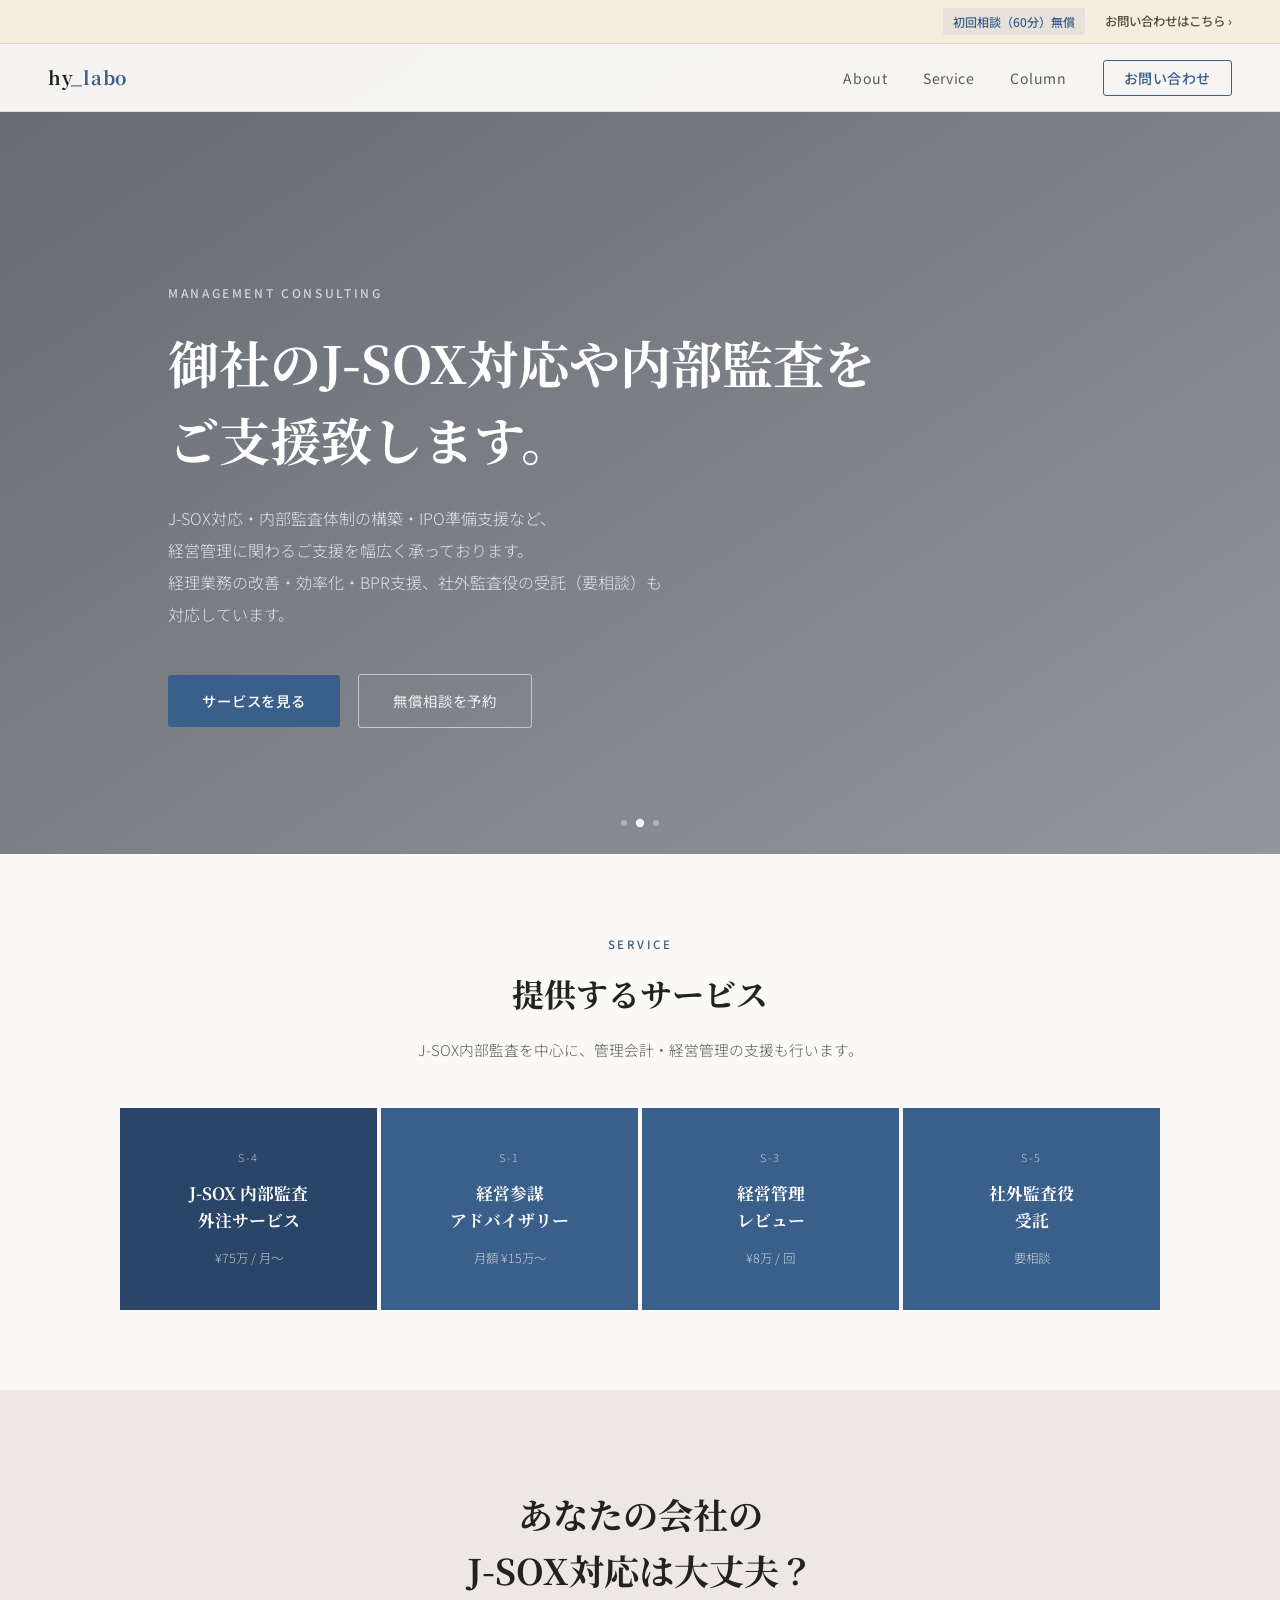
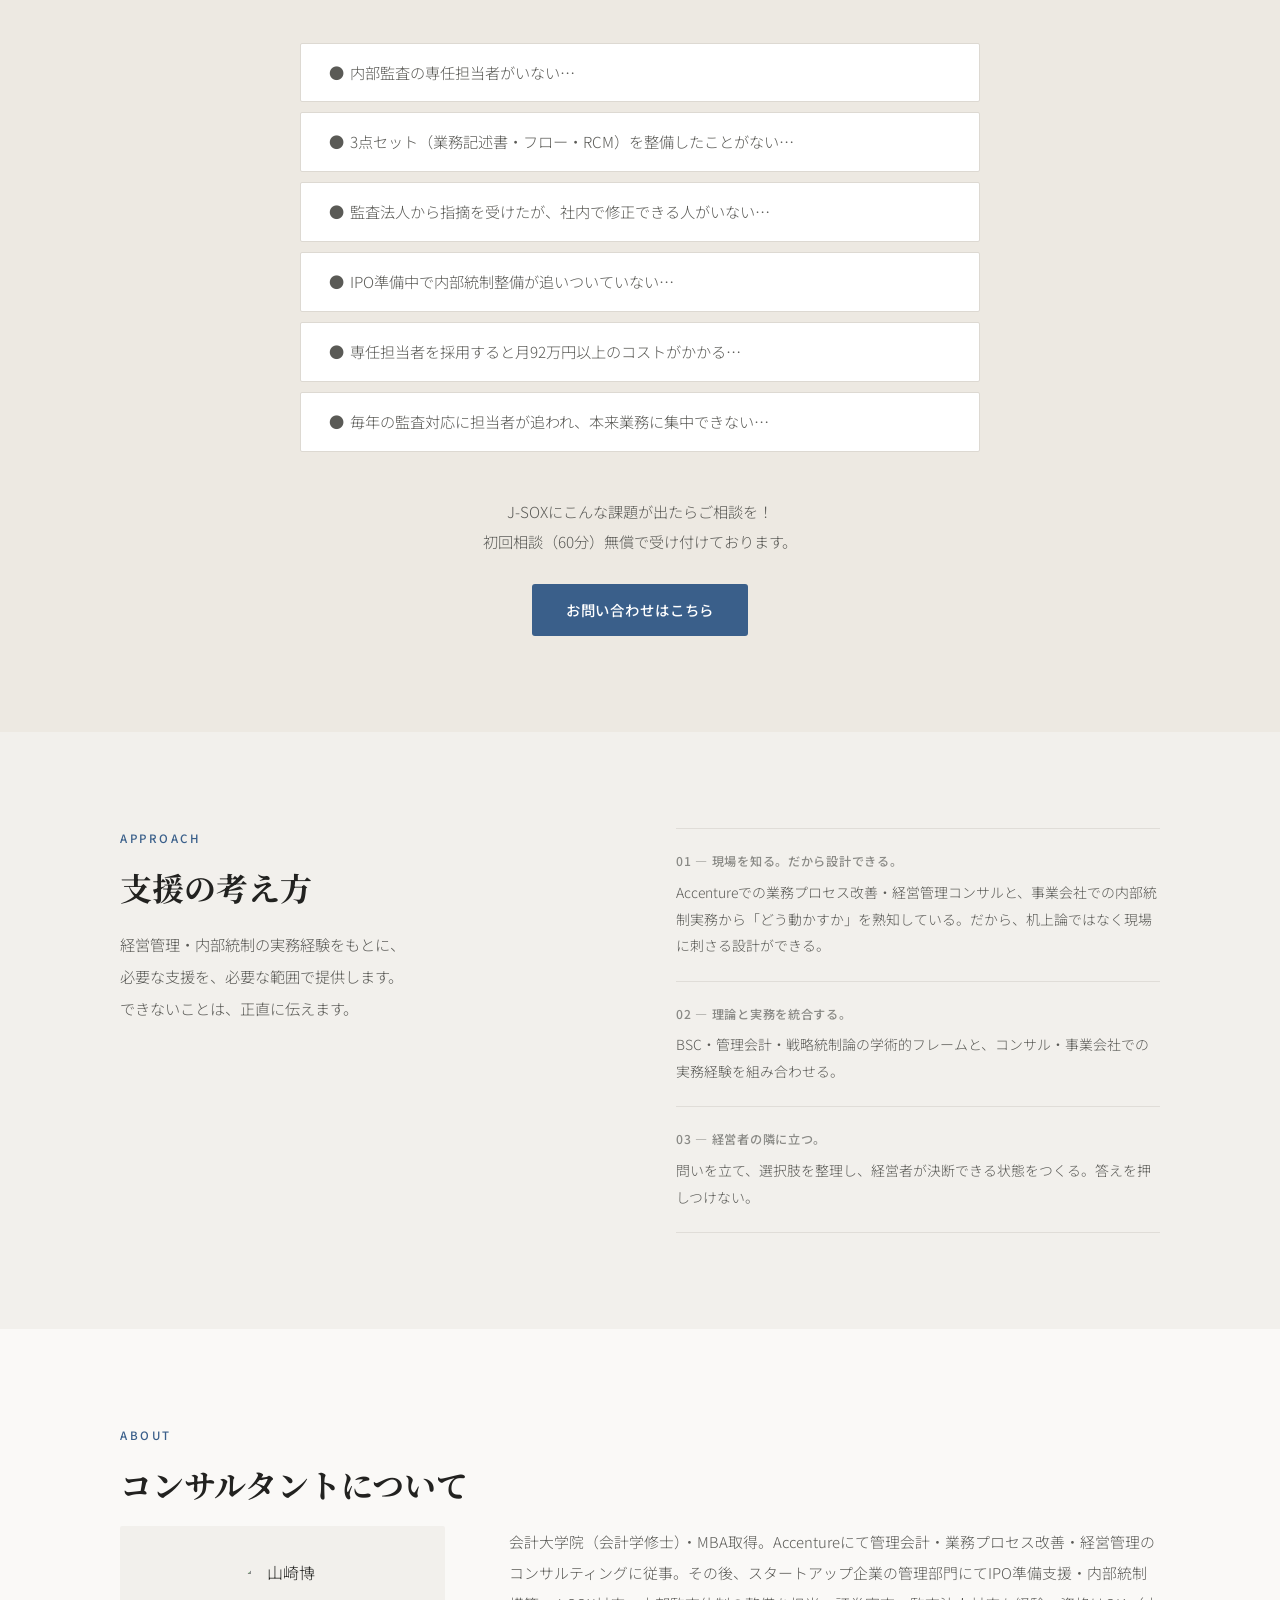
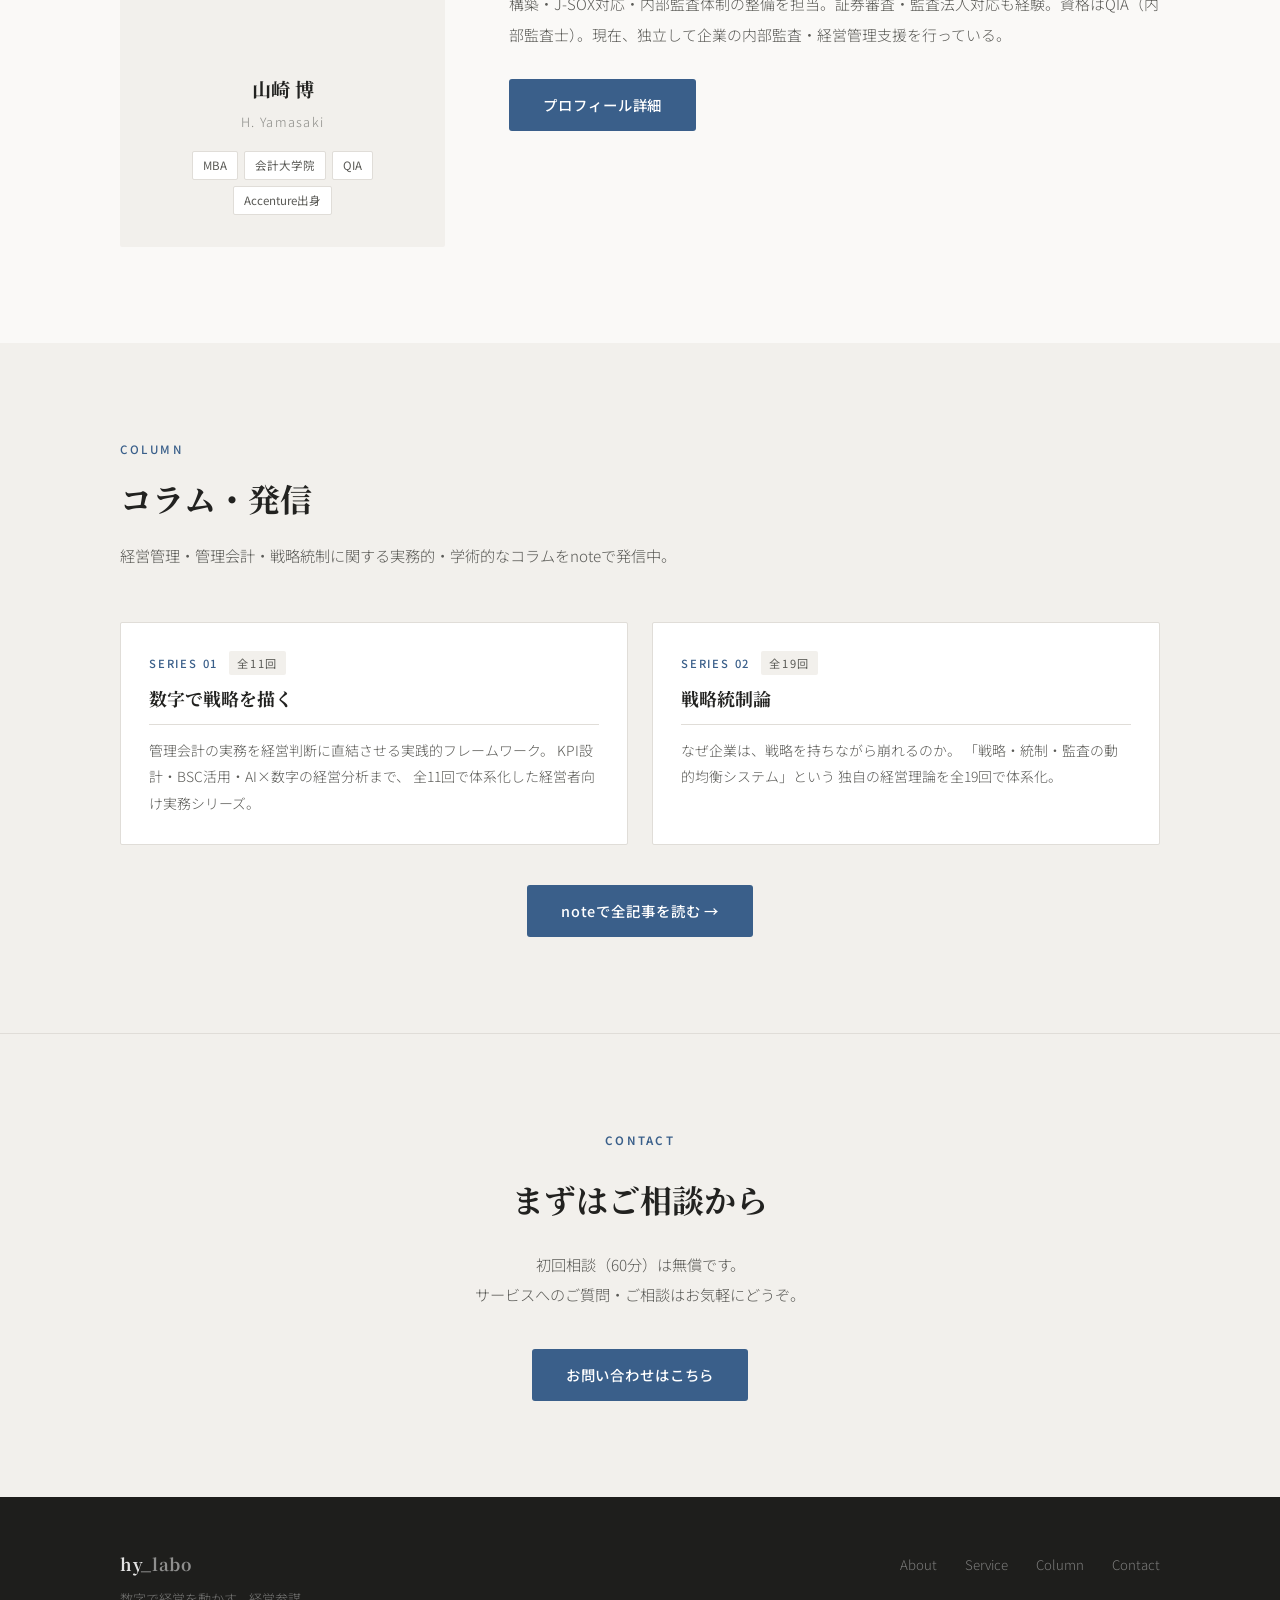
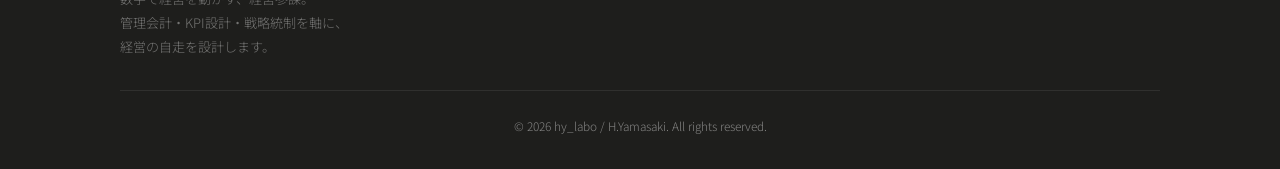
==== commit 9b962483: "copy: 社外監査役受託に要相談を追記" ====
--- a/index.html
+++ b/index.html
@@ -40,15 +40,15 @@
   </div>
   <div class="hero-overlay"></div>
   <div class="hero-grid">
-    <p class="hero-eyebrow">J-SOX 内部監査の専門家</p>
+    <p class="hero-eyebrow">Management Consulting</p>
     <h1 class="hero-title">
-      J-SOX対応や内部監査を<br>
+      御社のJ-SOX対応や内部監査を<br>
       ご支援致します。
     </h1>
     <p class="hero-desc">
-      上場企業・IPO準備企業のJ-SOX対応を、外部の専任担当として引き受けます。<br>
-      監査計画から3点セット整備・評価・報告まで一気通貫。<br>
-      管理会計・経営管理の支援も対応しています。
+      J-SOX対応・内部監査体制の構築・IPO準備支援など、<br>
+      経営管理に関わるご支援を幅広く承っております。<br>
+      経理業務の改善・効率化・BPR支援、社外監査役の受託（要相談）も対応しています。
     </p>
     <div>
       <a href="service.html" class="btn-primary">サービスを見る</a>
@@ -81,15 +81,15 @@
         <span class="svc-box-name">経営参謀<br>アドバイザリー</span>
         <span class="svc-box-price">月額 ¥15万〜</span>
       </a>
-      <a href="service.html" class="svc-box">
-        <span class="svc-box-num">S-2</span>
-        <span class="svc-box-name">経営数字<br>自走化プログラム</span>
-        <span class="svc-box-price">4回 ¥30万</span>
-      </a>
-      <a href="service.html" class="svc-box">
+<a href="service.html" class="svc-box">
         <span class="svc-box-num">S-3</span>
         <span class="svc-box-name">経営管理<br>レビュー</span>
         <span class="svc-box-price">¥8万 / 回</span>
+      </a>
+      <a href="contact.html" class="svc-box">
+        <span class="svc-box-num">S-5</span>
+        <span class="svc-box-name">社外監査役<br>受託</span>
+        <span class="svc-box-price">要相談</span>
       </a>
     </div>
   </div>
@@ -109,7 +109,7 @@
     </div>
     <p class="horror-cta-text">
       J-SOXにこんな課題が出たらご相談を！<br>
-      まずは初回相談（60分）無償でお話しします。
+      初回相談（60分）無償で受け付けております。
     </p>
     <a href="contact.html" class="btn-primary">お問い合わせはこちら</a>
   </div>
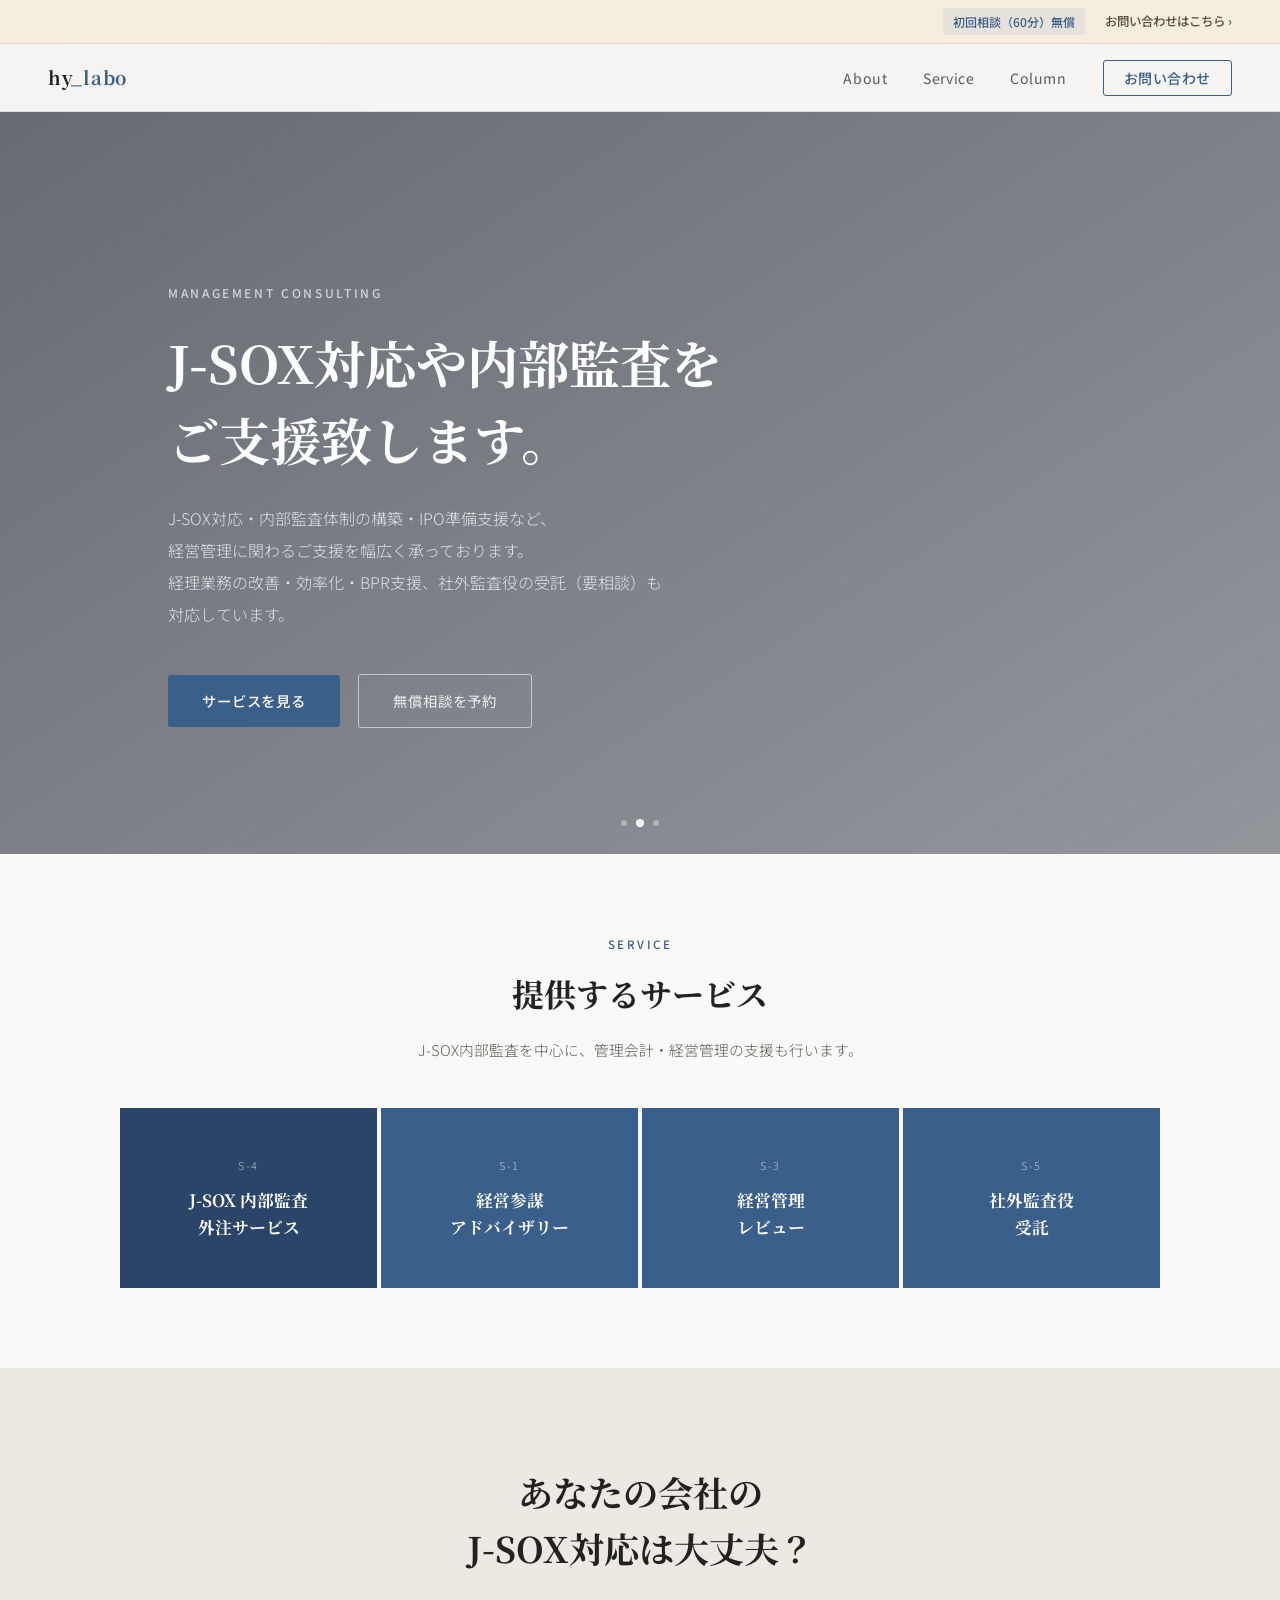
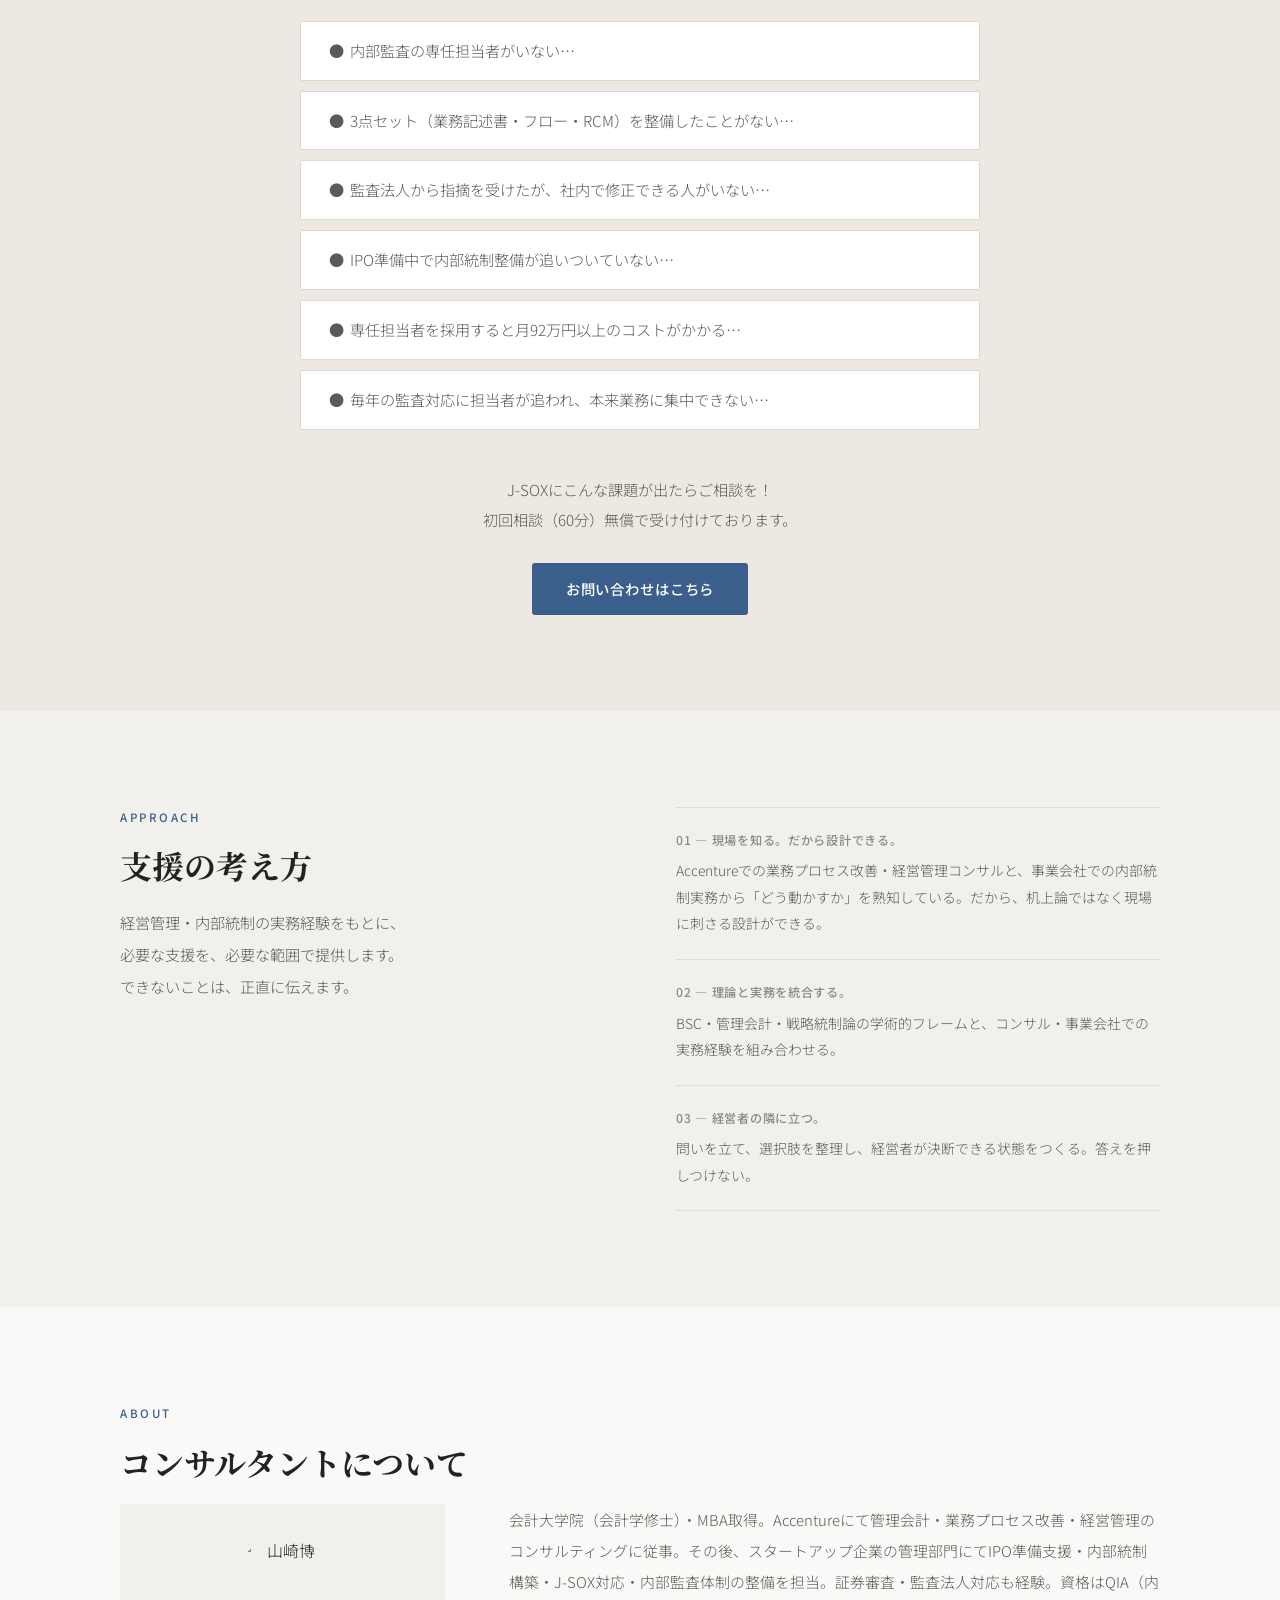
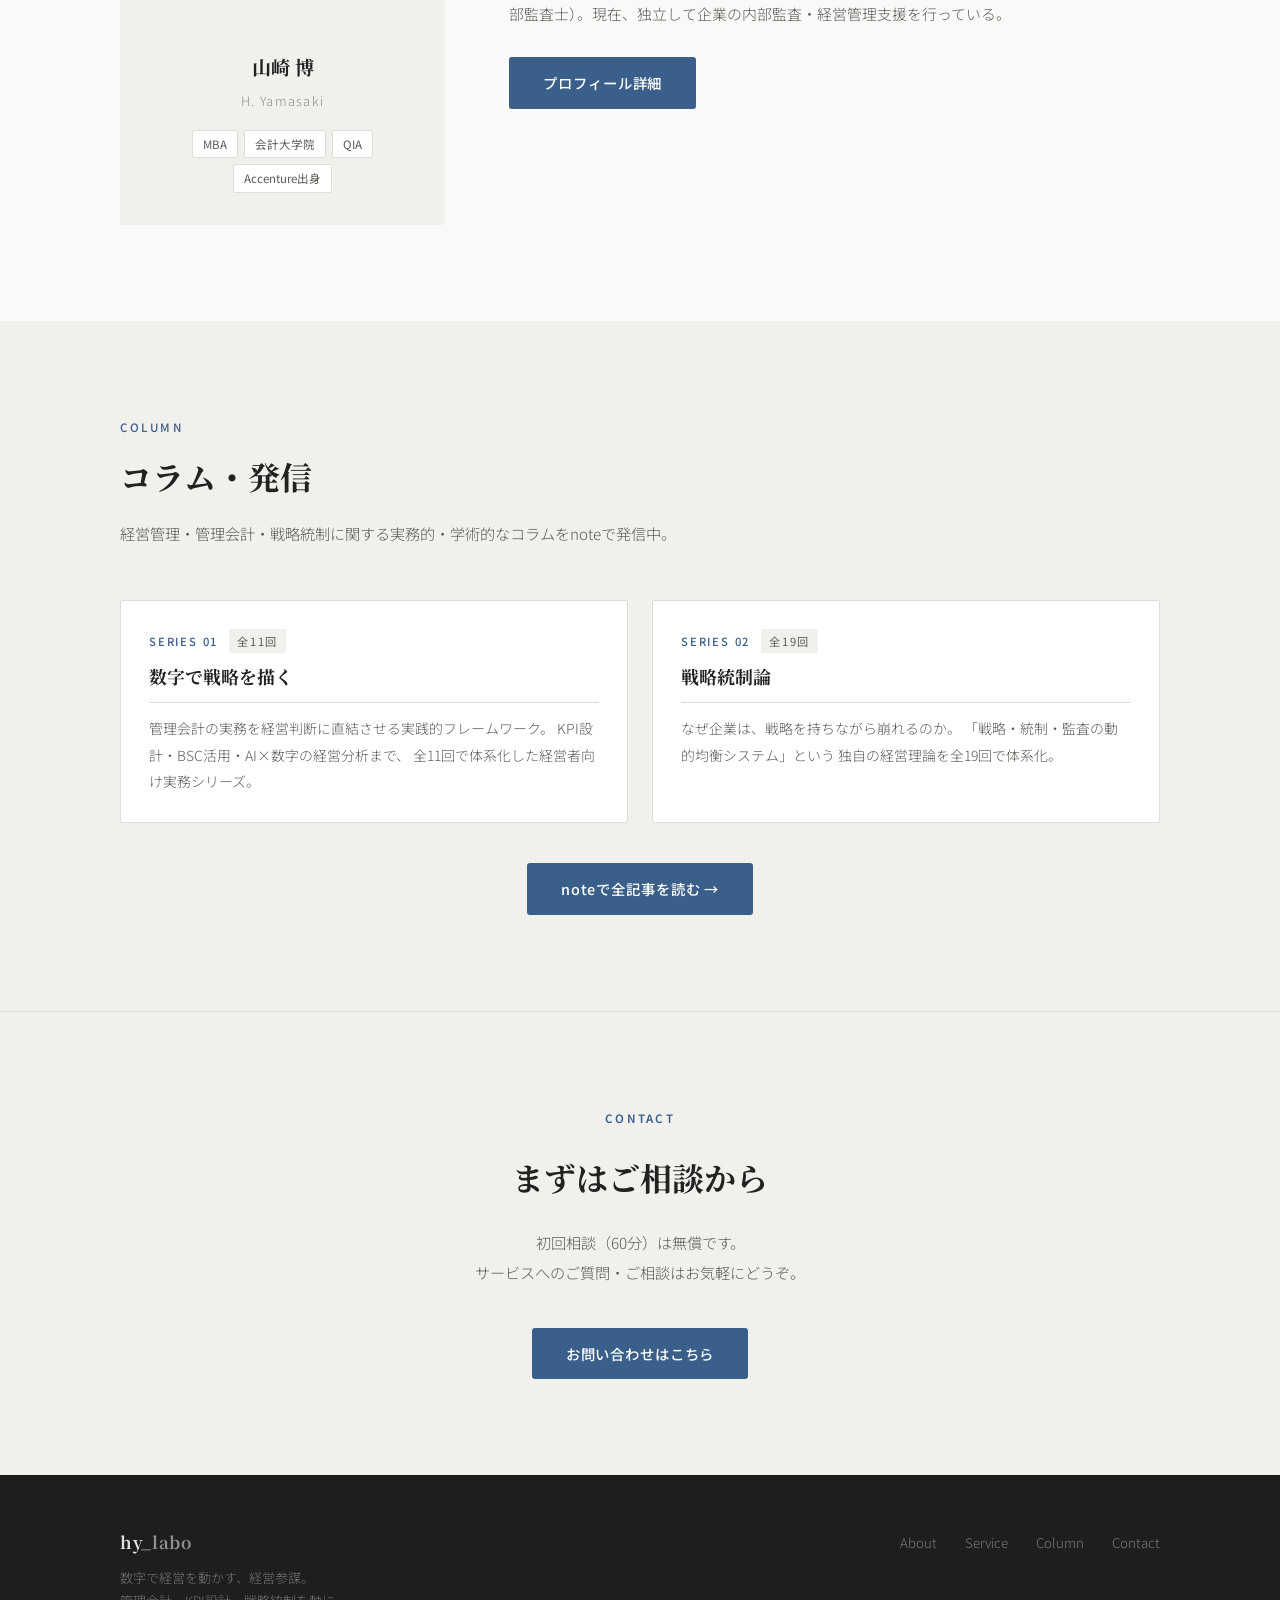
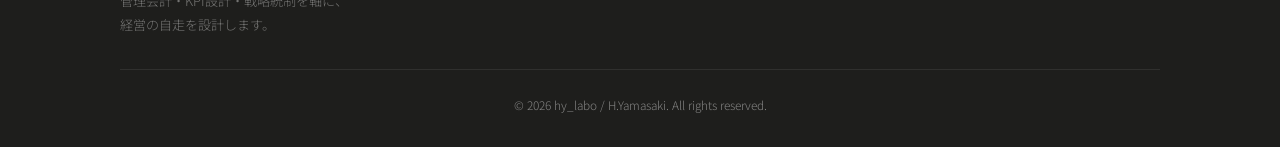
==== commit 41970eea: "style: トップページのサービスボックスから金額を削除" ====
--- a/index.html
+++ b/index.html
@@ -42,7 +42,7 @@
   <div class="hero-grid">
     <p class="hero-eyebrow">Management Consulting</p>
     <h1 class="hero-title">
-      御社のJ-SOX対応や内部監査を<br>
+      J-SOX対応や内部監査を<br>
       ご支援致します。
     </h1>
     <p class="hero-desc">
@@ -74,22 +74,18 @@
       <a href="service.html" class="svc-box svc-box--main">
         <span class="svc-box-num">S-4</span>
         <span class="svc-box-name">J-SOX 内部監査<br>外注サービス</span>
-        <span class="svc-box-price">¥75万 / 月〜</span>
       </a>
       <a href="service.html" class="svc-box">
         <span class="svc-box-num">S-1</span>
         <span class="svc-box-name">経営参謀<br>アドバイザリー</span>
-        <span class="svc-box-price">月額 ¥15万〜</span>
       </a>
 <a href="service.html" class="svc-box">
         <span class="svc-box-num">S-3</span>
         <span class="svc-box-name">経営管理<br>レビュー</span>
-        <span class="svc-box-price">¥8万 / 回</span>
       </a>
       <a href="contact.html" class="svc-box">
         <span class="svc-box-num">S-5</span>
         <span class="svc-box-name">社外監査役<br>受託</span>
-        <span class="svc-box-price">要相談</span>
       </a>
     </div>
   </div>
